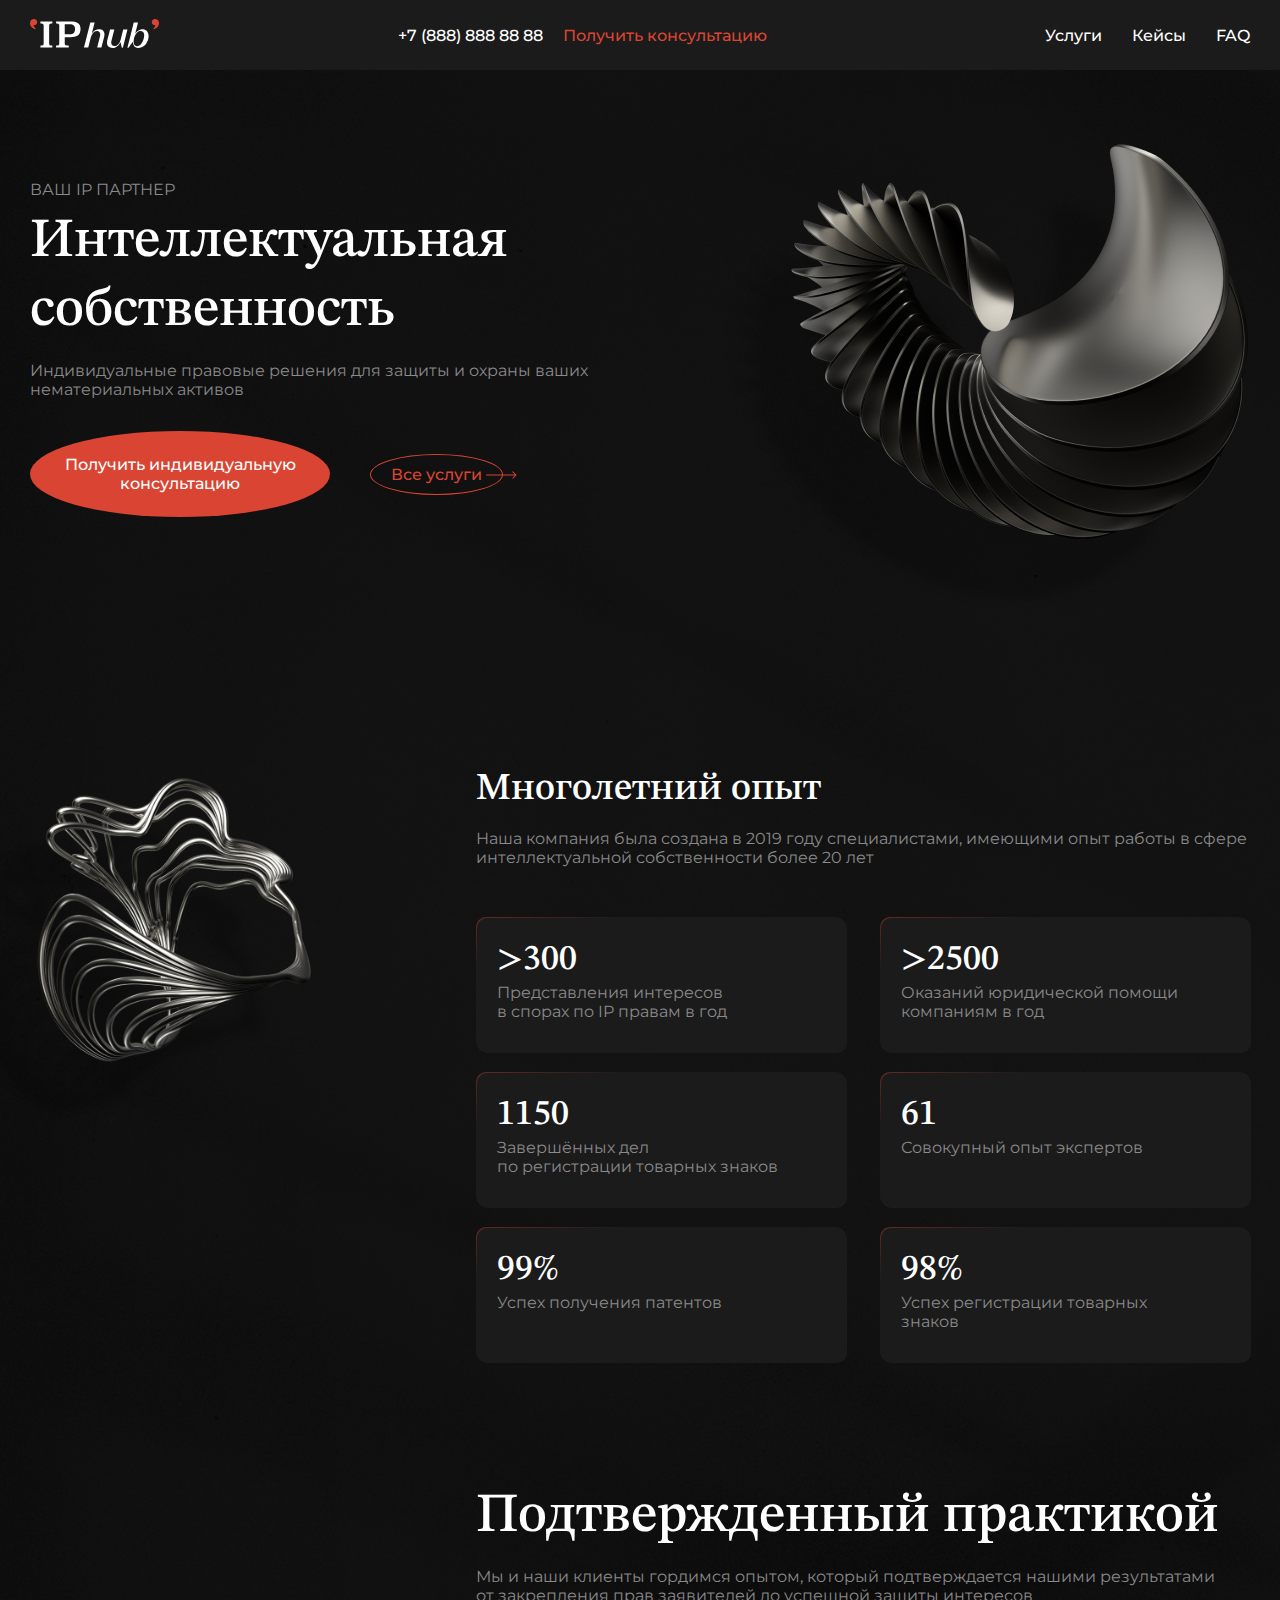
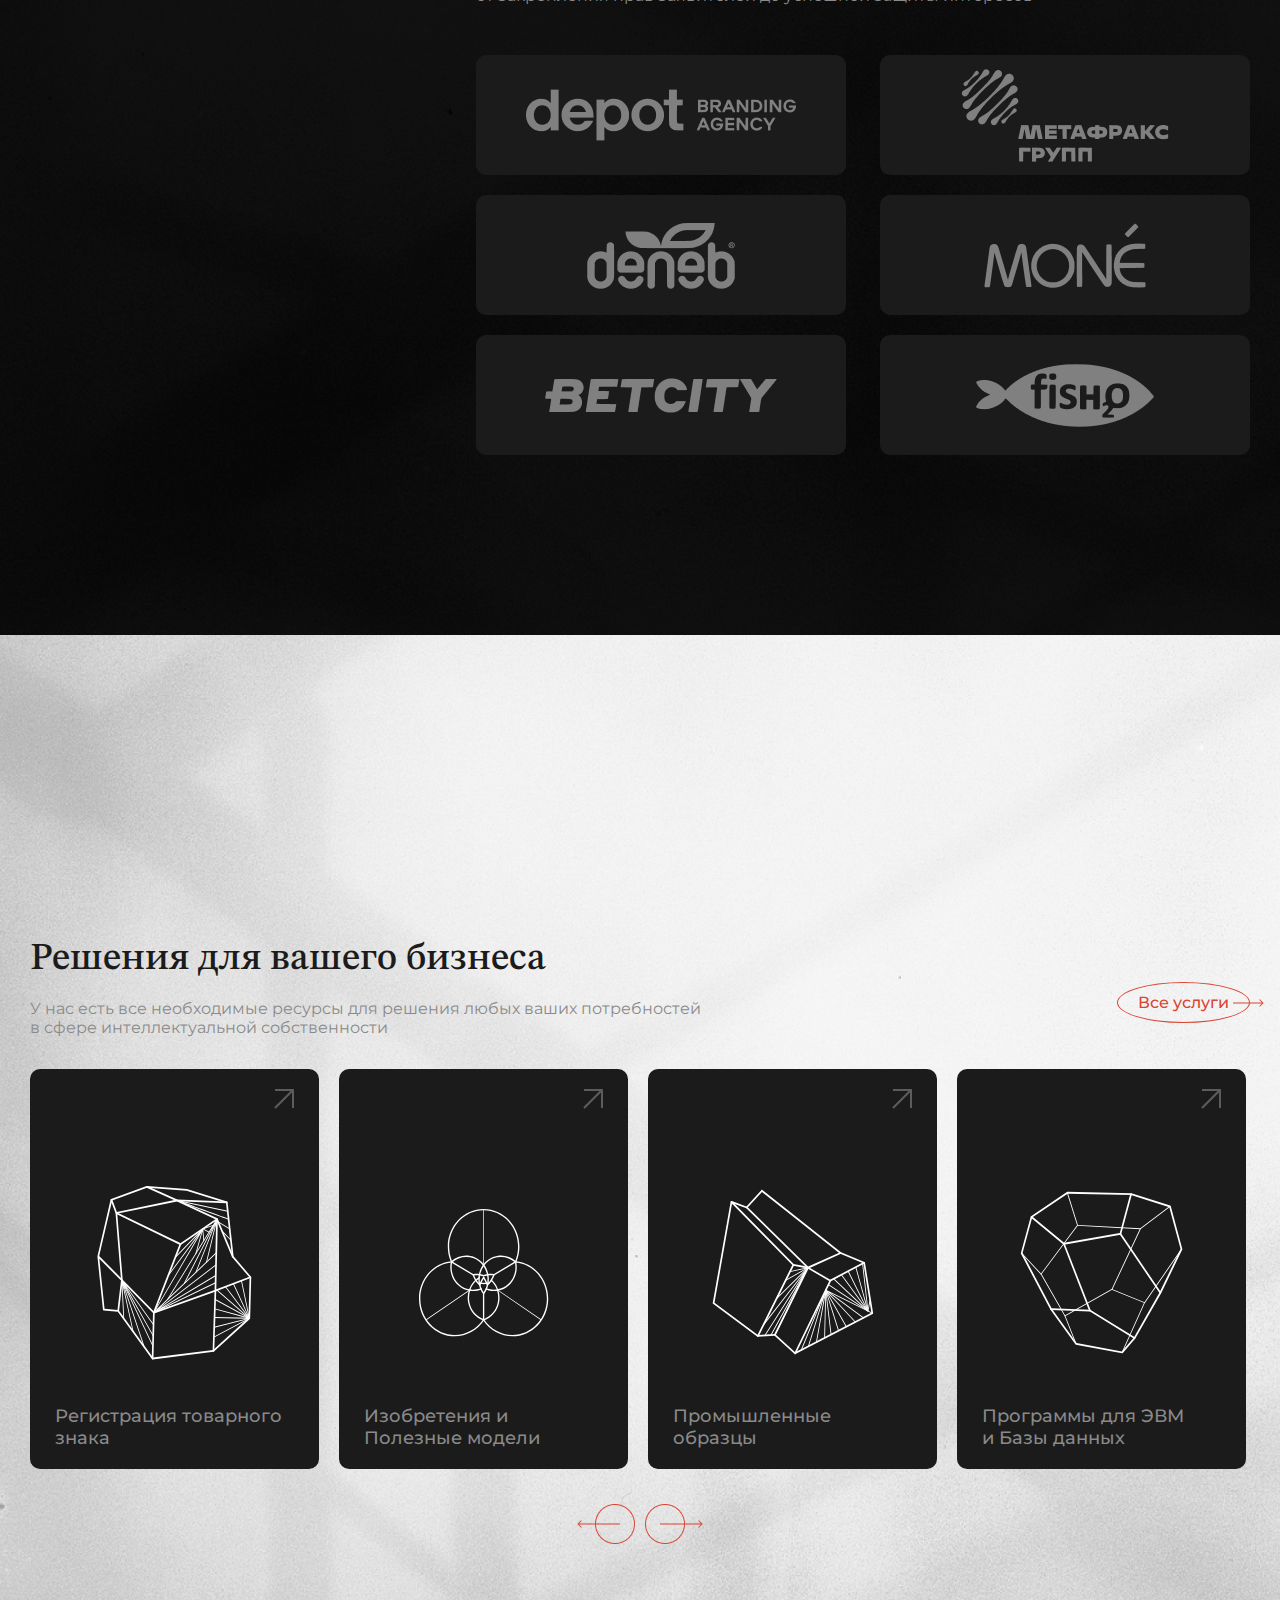
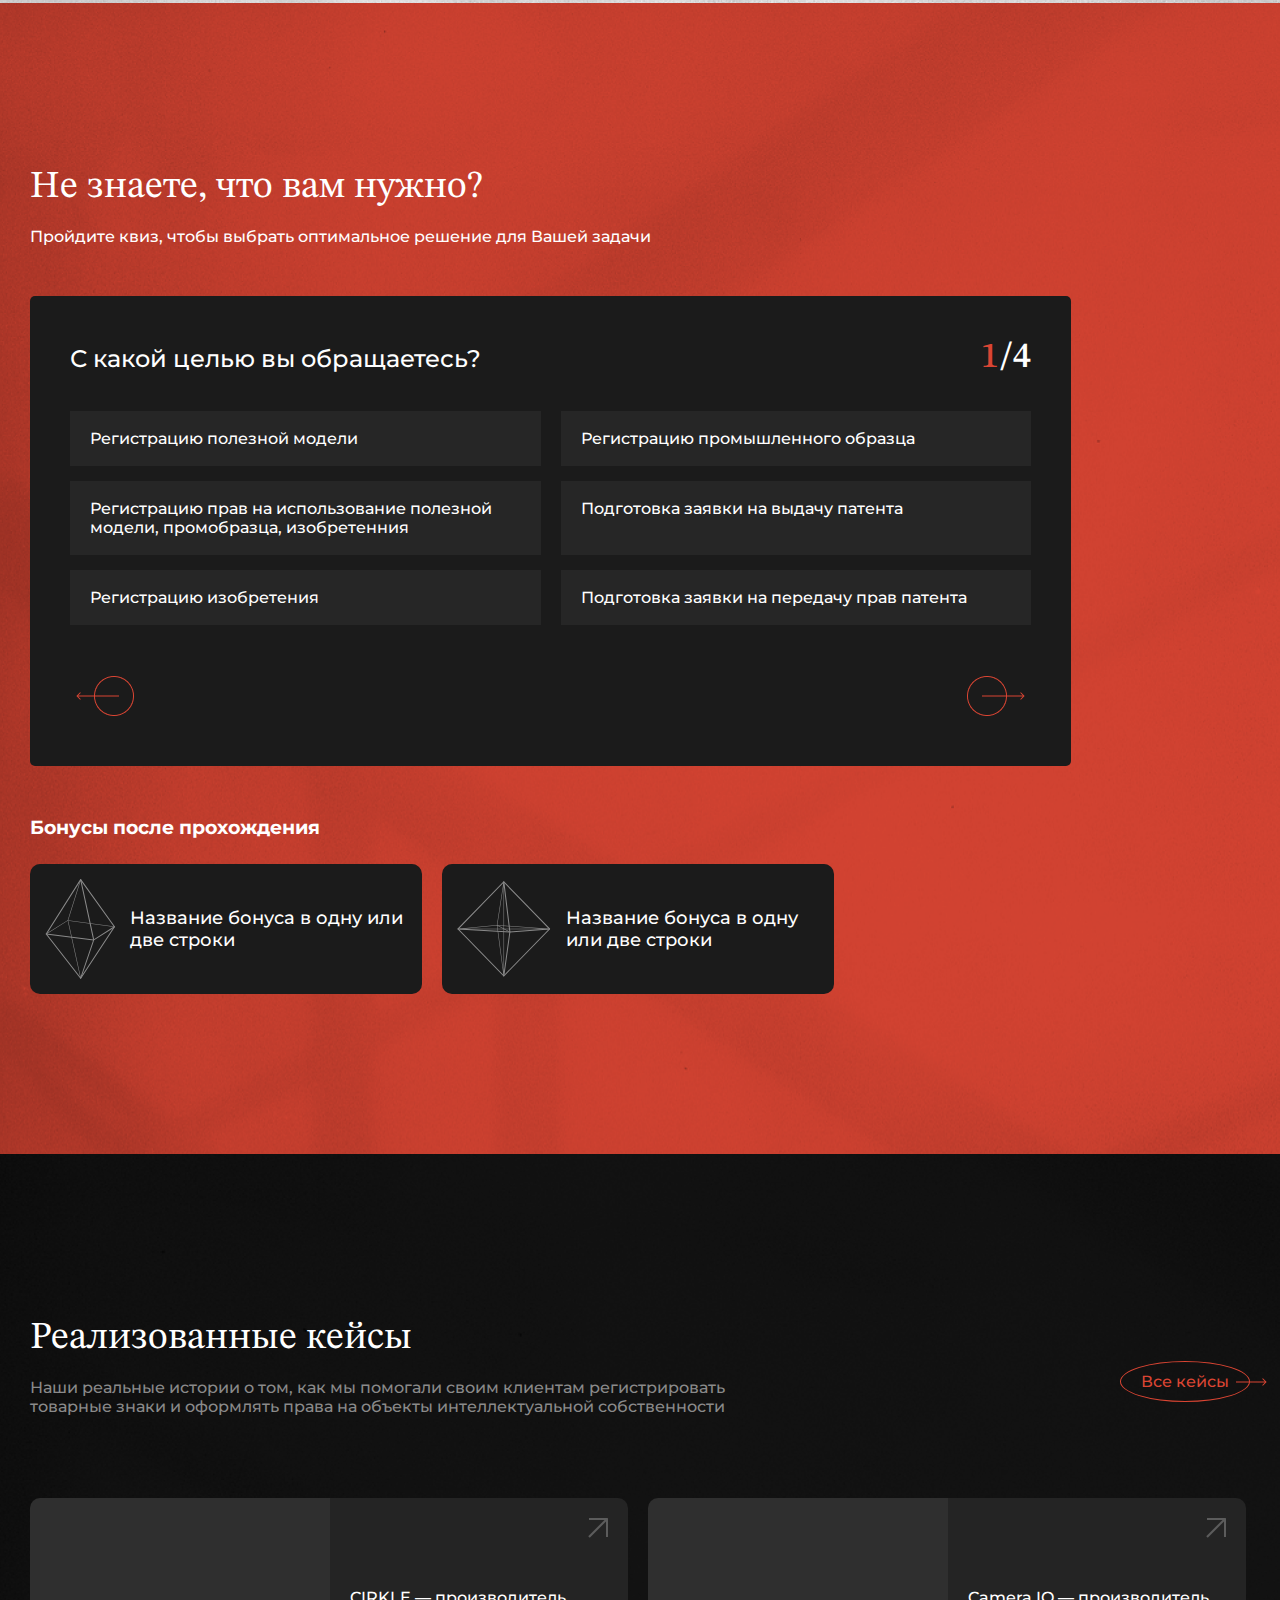
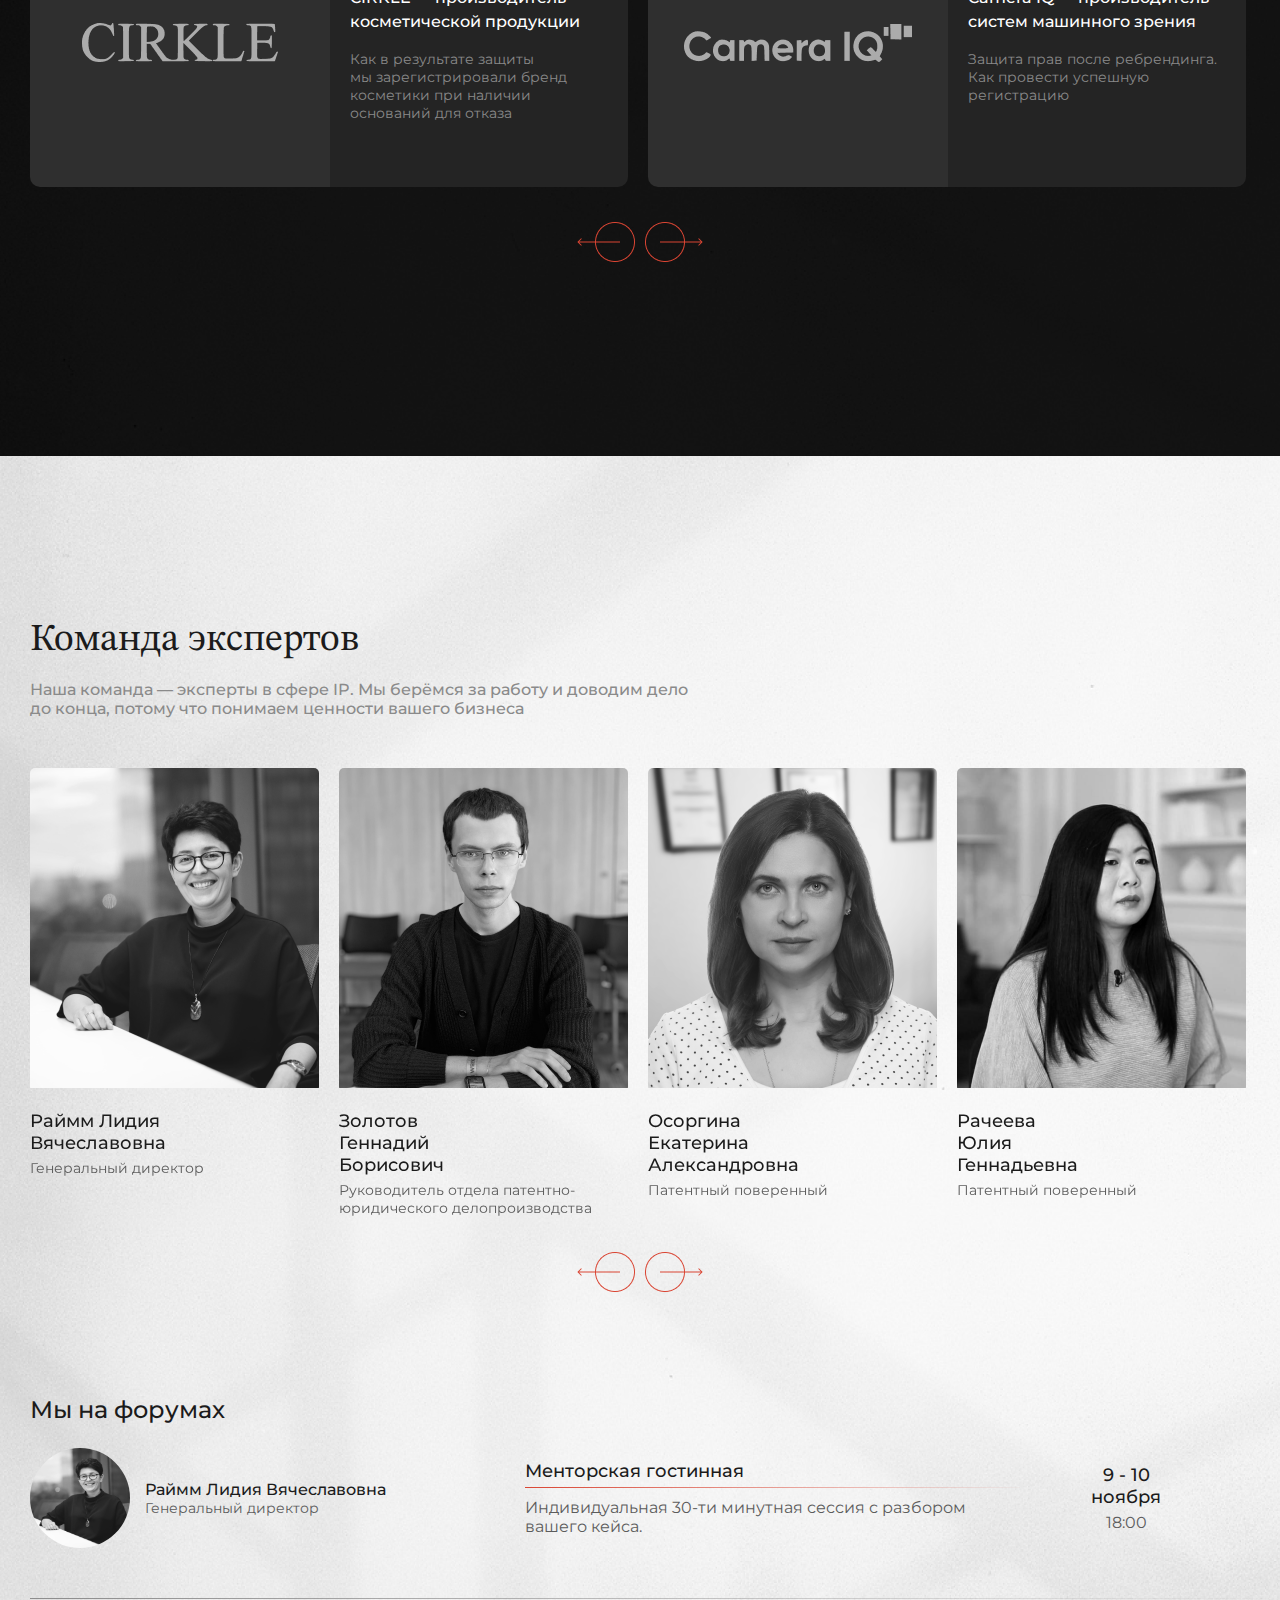
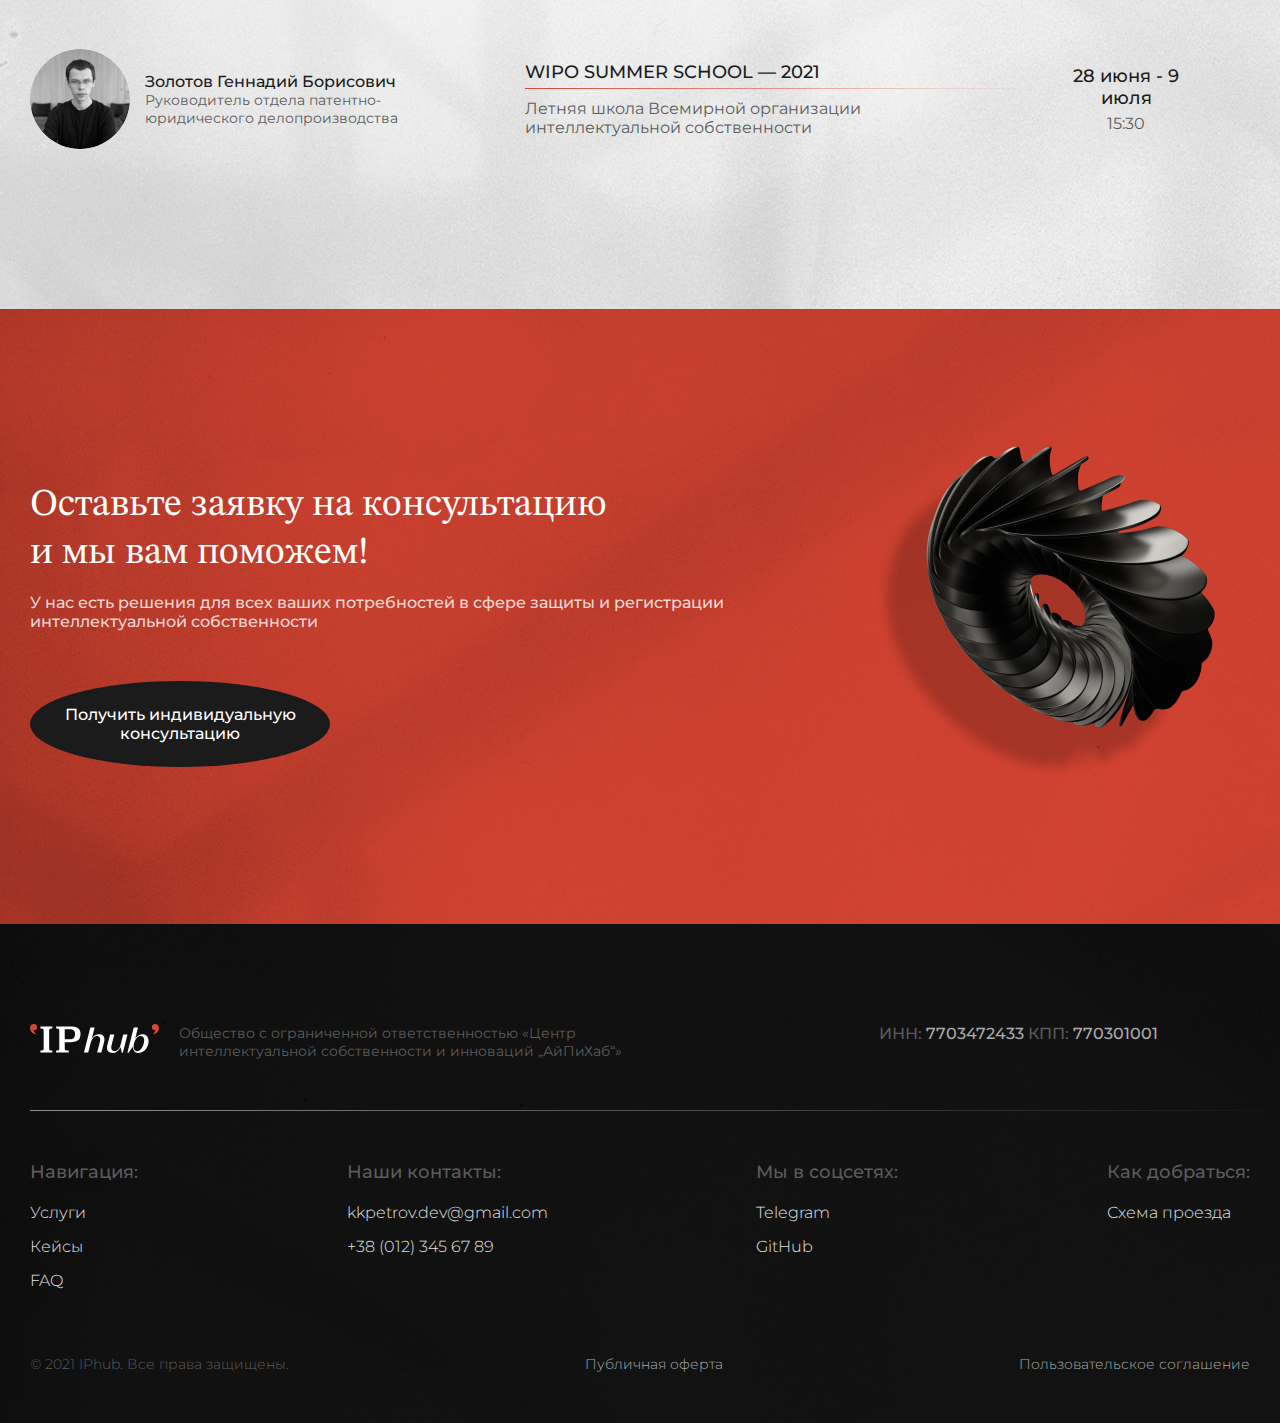
==== index.html @ dca11104 "added redirect to 404 page" ====
<!DOCTYPE html>
<html lang="en">
<head>
    <meta charset="UTF-8">
    <meta http-equiv="X-UA-Compatible" content="IE=edge">
    <meta name="viewport" content="width=device-width, initial-scale=1.0">
    <link rel="shortcut icon" href="favicon.ico">
    <title>IPhub</title>

    <link rel="stylesheet" href="https://unpkg.com/swiper@8/swiper-bundle.min.css"/>
    <link rel="stylesheet" href="css/normalize.css">
    <link rel="stylesheet" href="css/main.css">
</head>
<body>
    <header class="header">
        <div class="header__container container">
            <a href="#" class="header__logo">
                <img src="img/logo.svg" alt="logo" class="header__logo-image">
            </a>
            <div class="header__contact contact">
                <a href="tel:+78888888888" class="contact__number">+7 (888) 888 88 88</a>
                <a href="#" class="contact__button">Получить консультацию</a>
            </div>
            
            <nav class="header__menu menu">
                <div class="menu__icon">
                    <span></span>
                </div>
                <ul class="menu__list">
                    <li class="menu__item"><a data-goto=".services" href="#" class="menu__link">Услуги</a></li>
                    <li class="menu__item"><a data-goto=".cases" href="#" class="menu__link">Кейсы</a></li>
                    <li class="menu__item"><a data-goto="" href="faq.html" class="menu__link">FAQ</a></li>
                </ul>
            </nav>
        </div>
    </header>
    <main class="page">
        <section class="main">
            <div class="main__wrapper">
                <div class="main__container container">
                    <div class="main__info info">
                        <div class="info__text">
                            <p class="info__suptitle suptitle">Ваш IP партнер</p>
                            <h1 class="info__title title">Интеллектуальная собственность</h1>
                            <p class="info__subtitle subtitle">Индивидуальные правовые решения для защиты и охраны ваших нематериальных активов</p>
    
                            <div class="info__buttons">
                                <a href="#" class="info__btn btn-big btn-big-red">Получить индивидуальную консультацию</a>
                                <a href="services.html" class="info__btn btn btn-next">Все услуги</a>
                            </div>
                        </div>
                        <img src="img/main-page/main/main1.png" alt="" class="info__image">
                        <!-- <img src="img/main-page/main/img1.png" alt="" class="info__image"> -->
                    </div>
    
                    <div class="main__expirience expirience">
                        <img src="img/main-page/main/main2.png" alt="" class="expirience__image">
                        <!-- <img src="img/main-page/main/img2.png" alt="" class="expirience__image"> -->
                        <div class="expirience__text">
                            <h2 class="expirience__title title">Многолетний опыт</h2>
                            <p class="expirience__subtitle subtitle">Наша компания была создана в 2019 году специалистами, имеющими опыт работы в сфере интеллектуальной собственности более 20 лет</p>
    
                            <ul class="expirience__list cards">
                                <li class="expirience__item card">
                                    <div class="card__bord"></div>
                                    <div class="card__back">
                                        <p class="card__title title">>300</p>
                                        <p class="card__subtitle subtitle">Представления интересов в спорах по IP правам в год</p>
                                    </div>
                                    
                                </li>
                                <li class="expirience__item card">
                                    <div class="card__bord"></div>
                                    <div class="card__back">
                                        <p class="card__title title">>2500</p>
                                        <p class="card__subtitle subtitle">Оказаний юридической помощи компаниям в год</p>
                                    </div>

                                </li>
                                <li class="expirience__item card">
                                    <div class="card__bord"></div>
                                    <div class="card__back">
                                        <p class="card__title title">1150</p>
                                        <p class="card__subtitle subtitle">Завершённых дел по регистрации товарных знаков</p>
                                    </div>

                                </li>
                                <li class="expirience__item card">
                                    <div class="card__bord"></div>
                                    <div class="card__back">
                                        <p class="card__title title">61</p>
                                        <p class="card__subtitle subtitle">Совокупный опыт экспертов</p>
                                    </div>

                                </li>
                                <li class="expirience__item card">
                                    <div class="card__bord"></div>
                                    <div class="card__back">
                                        <p class="card__title title">99%</p>
                                        <p class="card__subtitle subtitle">Успех получения патентов</p>
                                    </div>

                                </li>
                                <li class="expirience__item card">
                                    <div class="card__bord"></div>
                                    <div class="card__back">
                                        <p class="card__title title">98%</p>
                                        <p class="card__subtitle subtitle">Успех регистрации товарных знаков</p>
                                    </div>
                                </li>
                            </ul>
                            
                            <h2 class="clients__title title">Подтвержденный практикой</h2>
                            <p class="clients__subtitle subtitle">Мы и наши клиенты гордимся опытом, который подтверждается нашими результатами от закрепления прав заявителей до успешной защиты интересов</p>
    
                            <ul class="clients__list cards">
                                <li class="clients__item card">
                                    <img src="img/main-page/main/clients/depot.png" alt="" class="card__image">
                                </li>
                                <li class="clients__item card">
                                    <img src="img/main-page/main/clients/metafrax.png" alt="" class="card__image">
                                </li>
                                <li class="clients__item card">
                                    <img src="img/main-page/main/clients/deneb.png" alt="" class="card__image">
                                </li>
                                <li class="clients__item card">
                                    <img src="img/main-page/main/clients/mone.png" alt="" class="card__image">
                                </li>
                                <li class="clients__item card">
                                    <img src="img/main-page/main/clients/betcity.png" alt="" class="card__image">
                                </li>
                                <li class="clients__item card">
                                    <img src="img/main-page/main/clients/fish2o.png" alt="" class="card__image">
                                </li>
                                
                            </ul>
                        </div>
                    </div>
    
                </div>
            </div>
        </section>
        <section id="services" class="services">
            <div class="services__wrapper">
                <div class="services__container container">
                    <div class="services__info">
                        <div class="services__text">
                            <h2 class="services__title title">Решения для вашего бизнеса</h2>
                            <p class="services__subtitile subtitle">У нас есть все необходимые ресурсы для решения любых ваших потребностей в сфере интеллектуальной собственности</p>
                        </div>
                        <a href="services.html" class="services__btn btn btn-next">Все услуги</a>
                    </div>
                    <div class="services__slider swiper">
                        <ul class="slider__content swiper-wrapper">
                            <li class="slider__item swiper-slide">
                                <a href="" class="slider__open-btn">
                                    <img src="img/arrow-open.png" alt="open">
                                </a>
                                <img class="slider__image" src="img/main-page/services/img1.svg" alt="image">
                                <p class="slider__subtitle">Регистрация товарного знака</p>
                            </li>

                            <li class="slider__item swiper-slide">
                                <a href="" class="slider__open-btn">
                                    <img src="img/arrow-open.png" alt="open">
                                </a>
                                <img class="slider__image" src="img/main-page/services/img2.svg" alt="image">
                                <p class="slider__subtitle">Изобретения и Полезные модели</p>
                            </li>

                            <li class="slider__item swiper-slide">
                                <a href="" class="slider__open-btn">
                                    <img src="img/arrow-open.png" alt="open">
                                </a>
                                <img class="slider__image" src="img/main-page/services/img3.svg" alt="image">
                                <p class="slider__subtitle">Промышленные образцы</p>
                            </li>

                            <li class="slider__item swiper-slide">
                                <a href="" class="slider__open-btn">
                                    <img src="img/arrow-open.png" alt="open">
                                </a>
                                <img class="slider__image" src="img/main-page/services/img4.svg" alt="image">
                                <p class="slider__subtitle">Программы для ЭВМ и Базы данных</p>
                            </li>

                            <li class="slider__item swiper-slide">
                                <a href="" class="slider__open-btn">
                                    <img src="img/arrow-open.png" alt="open">
                                </a>
                                <img class="slider__image" src="img/main-page/services/img5.svg" alt="image">
                                <p class="slider__subtitle">Представление интересов, суды</p>
                            </li>

                            <li class="slider__item swiper-slide">
                                <a href="" class="slider__open-btn">
                                    <img src="img/arrow-open.png" alt="open">
                                </a>
                                <img class="slider__image" src="img/main-page/services/img1.svg" alt="image">
                                <p class="slider__subtitle">Лицензии, франчайзинг и отчуждение прав</p>
                            </li>

                            
                            
                        </ul>
                        <div class="slider__controls">
                            <a href="" class="slider__btn">
                                <img class="slider__btn-prev" src="img/prev.png" alt="">
                            </a>
                            <a href="" class="slider__btn">
                                <img class="slider__btn-next" src="img/next.png" alt="">
                            </a>
                        </div>
                    </div>
                </div>
            </div>
        </section>
        <section class="quiz">
            <div class="quiz__container container">
                <div class="quiz__info">
                    <h2 class="quiz__title title">Не знаете, что вам нужно? </h2>
                    <p class="quiz__subtitle subtitle">Пройдите квиз, чтобы выбрать оптимальное решение для Вашей задачи</p>
                </div>
                
                <div class="quiz__content">
                    <div class="quiz__content-info">
                        <div class="quiz__questions"></div>
                        <p class="quiz__indicator"></p>  
                    </div>



                    <!-- <div class="quiz__question">
                        <div class="quiz__question-item">
                            <ul class="quiz__question-item__answers">
                                <li>
                                    
                                </li>
                                <li>
                                    <label>
                                        <input type="radio" name="q1">
                                        Регистрация модели
                                    </label>
                                </li>
                            </ul>
                        </div>
                    </div> -->

                    <ul class="quiz__answers">
                        <!-- <li class="quiz__answers-item">
                            <label>
                                <input type="radio" name="q1">
                                Регистрация полезной модели
                            </label>
                        </li>
                        <li class="quiz__answers-item">
                            <label>
                                <input type="radio" name="q1">
                                Регистрация полезной модели
                            </label>
                        </li> -->
                    </ul>
                    <div class="quiz__controls">
                        <button class="quiz__btn">
                            <img class="quiz__btn-prev" src="img/prev.png" alt="">
                        </button>
                        <button class="quiz__btn">
                            <img class="quiz__btn-next" src="img/next.png" alt="">
                        </button>
                    </div>
                </div>
                <div class="quiz__bonus">
                    <h3 class="quiz__bonus-title">Бонусы после прохождения</h3>
                    <ul class="quiz__bonus-list">
                        <li class="quiz__bonus-item">
                            <img src="img/main-page/quiz/img1.svg" alt="" class="quiz__bonus-item__image">
                            <p class="quiz__bonus-item__title">Название бонуса в одну или две строки</p>
                        </li>
                        <li class="quiz__bonus-item">
                            <img src="img/main-page/quiz/img2.svg" alt="" class="quiz__bonus-item__image">
                            <p class="quiz__bonus-item__title">Название бонуса в одну или две строки</p>
                        </li>
                    </ul>
                </div>
            </div>
        </section>
        <section id="cases" class="cases">
            <div class="cases__wrapper">
                <div class="cases__container container">
                    <div class="cases__info">
                        <div class="cases__text">
                            <h2 class="cases__title title">Реализованные кейсы</h2>
                            <p class="cases__subtitle subtitle">Наши реальные истории о том, как мы помогали своим клиентам регистрировать товарные знаки и оформлять права на объекты интеллектуальной собственности</p>
                        </div>
                        <a href="cases.html" class="cases__btn btn btn-next">Все кейсы</a>
                        
                    </div>
                    <div class="cases__slider swiper">
                        <ul class="slider__content swiper-wrapper">
                            <li class="cases-slider__item swiper-slide">
                                <div class="cases__slider-image">
                                    <img src="img/main-page/cases/cirkle.png" alt="#" class="slider__image">
                                </div>
                                <div class="cases-slider__item-info slider__item-info">
                                    <a href="" class="cases-slider__open-btn slider__open-btn">
                                        <img src="img/arrow-open.png" alt="open">
                                    </a>
                                    <h3 class="slider__item-title">CIRKLE — производитель косметической продукции</h3>
                                    <p class="slider__item-subtitle">Как в результате защиты мы зарегистрировали бренд косметики при наличии оснований для отказа</p>
                                </div>
                            </li>

                            <li class="cases-slider__item swiper-slide">
                                <div class="cases__slider-image">
                                    <img src="img/main-page/cases/camera.png" alt="#" class="slider__image">
                                </div>
                                <div class="cases-slider__item-info slider__item-info">
                                    <a href="" class="cases-slider__open-btn slider__open-btn">
                                        <img src="img/arrow-open.png" alt="open">
                                    </a>
                                    <h3 class="slider__item-title">Camera IQ — производитель систем машинного зрения</h3>
                                    <p class="slider__item-subtitle">Защита прав после ребрендинга. Как провести успешную регистрацию</p>
                                </div>
                            </li>

                            <li class="cases-slider__item swiper-slide">
                                <div class="cases__slider-image">
                                    <img src="img/main-page/cases/hands.png" alt="#" class="slider__image">
                                </div>
                                <div class="cases-slider__item-info slider__item-info">
                                    <a href="" class="cases-slider__open-btn slider__open-btn">
                                        <img src="img/arrow-open.png" alt="open">
                                    </a>
                                    <h3 class="slider__item-title">HANDS — производитель строительных материалов</h3>
                                    <p class="slider__item-subtitle">Предварительный отказ — не приговор! Как мы защищали монополию производителя строительных материалов</p>
                                </div>
                            </li>

                            <li class="cases-slider__item swiper-slide">
                                <div class="cases__slider-image">
                                    <img src="img/main-page/cases/cirkle.png" alt="#" class="slider__image">
                                </div>
                                <div class="cases-slider__item-info slider__item-info">
                                    <a href="" class="cases-slider__open-btn slider__open-btn">
                                        <img src="img/arrow-open.png" alt="open">
                                    </a>
                                    <h3 class="slider__item-title">CIRKLE — производитель косметической продукции</h3>
                                    <p class="slider__item-subtitle">Как в результате защиты мы зарегистрировали бренд косметики при наличии оснований для отказа</p>
                                </div>
                            </li>

                            <li class="cases-slider__item swiper-slide">
                                <div class="cases__slider-image">
                                    <img src="img/main-page/cases/camera.png" alt="#" class="slider__image">
                                </div>
                                <div class="cases-slider__item-info slider__item-info">
                                    <a href="" class="cases-slider__open-btn slider__open-btn">
                                        <img src="img/arrow-open.png" alt="open">
                                    </a>
                                    <h3 class="slider__item-title">Camera IQ — производитель систем машинного зрения</h3>
                                    <p class="slider__item-subtitle">Защита прав после ребрендинга. Как провести успешную регистрацию</p>
                                </div>
                            </li>

                            <li class="cases-slider__item swiper-slide">
                                <div class="cases__slider-image">
                                    <img src="img/main-page/cases/hands.png" alt="#" class="slider__image">
                                </div>
                                <div class="cases-slider__item-info slider__item-info">
                                    <a href="" class="cases-slider__open-btn slider__open-btn">
                                        <img src="img/arrow-open.png" alt="open">
                                    </a>
                                    <h3 class="slider__item-title">HANDS — производитель строительных материалов</h3>
                                    <p class="slider__item-subtitle">Предварительный отказ — не приговор! Как мы защищали монополию производителя строительных материалов</p>
                                </div>
                            </li>

                        
                           
                        </ul>
                        <div class="slider__controls">
                            <a href="" class="slider__btn">
                                <img class="slider__btn-prev" src="img/prev.png" alt="">
                            </a>
                            <a href="" class="slider__btn">
                                <img class="slider__btn-next" src="img/next.png" alt="">
                            </a>
                        </div>
                    </div>
                </div>
            </div>
        </section>
        <section class="team">
            <div class="team__wrapper">
                <div class="team__container container">
                    <div class="team__info">
                        <div class="team__text">
                            <h2 class="team__title title">Команда экспертов</h2>
                            <p class="team__subtitle subtitle">Наша команда — эксперты в сфере IP. Мы берёмся за работу и доводим дело до конца, потому что понимаем ценности вашего бизнеса</p>
                        </div>
    
                        <div class="team__slider swiper">
                            <ul class="team-slider__content slider__content swiper-wrapper">
                                <li class="team-slider__item swiper-slide">
                                    <div class="team__slider-item__image">
                                        <img src="img/main-page/team/wf/unsplash_v29_2mG3BNE.png" alt="">
                                    </div>
                                    <h3 class="team__slider-item__name">Раймм Лидия Вячеславовна</h3>
                                    <p class="team__slider-item__subtitle">Генеральный директор</p>
                                </li>
                                <li class="team-slider__item swiper-slide">
                                    <div class="team__slider-item__image">
                                        <img src="img/main-page/team/wf/unsplash_WNoLnJo7tS8.png" alt="">

                                    </div>
                                    <h3 class="team__slider-item__name">Золотов Геннадий Борисович</h3>
                                    <p class="team__slider-item__subtitle">Руководитель отдела патентно-юридического делопроизводства</p>
                                </li> 
                                <li class="team-slider__item swiper-slide">
                                   
                                    <div class="team__slider-item__image">
                                        <img src="img/main-page/team/wf/unsplash_0fN7Fxv1eWA.png" alt="">
                                    </div>
                                    <h3 class="team__slider-item__name">Осоргина Екатерина Александровна</h3>
                                    <p class="team__slider-item__subtitle">Патентный поверенный</p>
                                </li> 
                                <li class="team-slider__item swiper-slide">
                                    <div class="team__slider-item__image">
                                        <img src="img/main-page/team/wf/unsplash_v29_2mG3BNE-1.png" alt="">

                                    </div>
                                    <h3 class="team__slider-item__name">Рачеева Юлия Геннадьевна</h3>
                                    <p class="team__slider-item__subtitle">Патентный поверенный</p>
                                </li> 
                                <li class="team-slider__item swiper-slide">
                                    <div class="team__slider-item__image">
                                        <img src="img/main-page/team/wf/unsplash_j5KAuRrYX7g.png" alt="">

                                    </div>
                                    <h3 class="team__slider-item__name">Пахоменко Алина Аликовна</h3>
                                    <p class="team__slider-item__subtitle">Адвокат</p>
                                </li> 
                                <li class="team-slider__item swiper-slide">
                                    <div class="team__slider-item__image">
                                        <img src="img/main-page/team/wf/unsplash_v29_2mG3BNE.png" alt="">
                                    </div>
                                    <h3 class="team__slider-item__name">Нигодина Вероника Анатольевна</h3>
                                    <p class="team__slider-item__subtitle">Маркетолог</p>
                                </li>    
                            </ul>
    
                            <div class="team-slider__controls slider__controls">
                                <a href="" class="slider__btn">
                                    <img class="slider__btn-prev" src="img/prev.png" alt="">
                                </a>
                                <a href="" class="slider__btn">
                                    <img class="slider__btn-next" src="img/next.png" alt="">
                                </a>
                            </div>
                        </div>
                    </div>

                    <div class="team__forums">
                        <h3 class="team__forums-title">Мы на форумах</h3>
                        <ul class="team__forums-content forums">
                            <li class="forums__item">
                                <div class="forums__item-pers">
                                    <img width="100px" height="100px" src="img/main-page/team/wf/unsplash_v29_2mG3BNE.png" alt="" class="forums__pers-avatar">
                                    <div class="forums__pers-text">
                                        <h3 class="forums__pers-name">Раймм Лидия Вячеславовна</h3>
                                        <p class="forums__pers-spec">Генеральный директор</p>
                                    </div>

                                </div>
                                <div class="forums__item-place">
                                    <h3 class="forums__place-title">Менторская гостинная</h3>
                                    <div class="forums__decor decor-red"></div>
                                    <p class="forums__place-subtitle">Индивидуальная 30-ти минутная сессия с разбором вашего кейса.</p>
                                </div>
                                <div class="forums__item-date">
                                    <p class="forums__date-date">9 - 10 ноября</p>
                                    <p class="forums__date-time">18:00</p>
                                </div>
                            </li>
                            <div class="forums__decor decor-grey"></div>
                            <li class="forums__item">
                                <div class="forums__item-pers">
                                    <img width="100px" height="100px" src="img/main-page/team/wf/zgbava.png" alt="" class="forums__pers-avatar">
                                    <div class="forums__pers-text">
                                        <h3 class="forums__pers-name">Золотов Геннадий Борисович</h3>
                                        <p class="forums__pers-spec">Руководитель отдела патентно-юридического делопроизводства</p>
                                    </div>

                                </div>
                                <div class="forums__item-place">
                                    <h3 class="forums__place-title">WIPO SUMMER SCHOOL — 2021</h3>
                                    <div class="forums__decor decor-red"></div>
                                    <p class="forums__place-subtitle">Летняя школа Всемирной организации интеллектуальной собственности</p>
                                </div>
                                <div class="forums__item-date">
                                    <p class="forums__date-date">28 июня - 9 июля</p>
                                    <p class="forums__date-time">15:30</p>
                                </div>
                            </li>
                        </ul>
                    </div>
                </div>

                </div>
            </div>
        </section>
        <section id="faq" class="help">
            <div class="help__wrapper">
                <div class="help__container container">
                    <div class="help__info">
                        <h2 class="help__title title">Оставьте заявку на консультацию и мы вам поможем! </h2>
                        <p class="help__subtitle subtitle">У нас есть решения для всех ваших потребностей в сфере защиты и регистрации интеллектуальной собственности</p>
                        <a href="" class="help__btn btn-big-black btn-big">Получить индивидуальную консультацию</a>
                    </div>
                    <img src="img/main-page/help/image.png" alt="#" class="help__image">
                </div>
            </div>
        </section>
    </main>
    <footer class="footer">
        <div class="footer__wrapper">
            <div class="footer__container container">
                <div class="footer__text">
                    <img src="img/logo.svg" alt="" class="footer__logo">
                    <p class="footer__subtitle">Общество с ограниченной ответственностью «Центр интеллектуальной собственности и инноваций „АйПиХаб“»</p>
                    <p class="footer__docs"><span>ИНН:</span> 7703472433 <span>КПП:</span> 770301001</p>
                </div>
                <div class="footer__decor decor decor-grey"></div>
                <div class="footer__content">
                    <div class="footer__nav">
                        <p class="footer__nav-title">Навигация:</p>
                        <ul class="footer__nav-content">
                            <li class="menu__item"><a data-goto=".services" href="#" class="menu__link">Услуги</a></li>
                            <li class="menu__item"><a data-goto=".cases" href="#" class="menu__link">Кейсы</a></li>
                            <li class="menu__item"><a data-goto="" href="faq.html" class="menu__link">FAQ</a></li>
                        </ul>
                    </div>
                    <div class="footer__contacts">
                        <p class="footer__contacts-title">Наши контакты:</p>
                        <ul class="footer__contacts-content">
                            <li class="footer__contacts-item"><a href="mailto:kkpetrov.dev@gmail.com">kkpetrov.dev@gmail.com</a></li>
                            <li class="footer__contacts-item"><a href="tel:+7888888888">+38 (012) 345 67 89</a></li>
                        </ul>
                    </div>
                    <div class="footer__social">
                        <p class="footer__social-title">Мы в соцсетях:</p>
                        <ul class="footer__social-content">
                            <li class="footer__social-item"><a target="_blank" href="https://t.me/kk_ppetrov">Telegram</a></li>
                            <li class="footer__social-item"><a target="_blank" href="https://github.com/kkk-petrov">GitHub</a></li>
                        </ul>
                    </div>
                    <div class="footer__map">
                        <p class="footer__map-title">Как добраться:</p>
                        <ul class="footer__map-content">
                            <li class="footer__map-item"><a href="map.html">Схема проезда</a></li>
                        </ul>
                    </div>
                </div>
                <div class="footer__info">
                    <p class="footer__copyright">© 2021 IPhub. Все права защищены.</p>
                    <p class="footer__offer"><a href="publicoffer.html">Публичная оферта</a></p>
                    <p class="footer__terms"><a href="terms.html">Пользовательское соглашение</a></p>
                </div>
            </div>
        </div>
    </footer>

    <script src="https://unpkg.com/swiper@8/swiper-bundle.min.js"></script>
    <script src="js/script.js"></script>
</body>
</html>
---- css/main.css ----
@import url('https://fonts.googleapis.com/css2?family=STIX+Two+Text:wght@400;500&display=swap');
@import url('https://fonts.googleapis.com/css2?family=Montserrat:ital,wght@0,200;0,300;0,400;1,400&display=swap');

*,
*::before,
*::after{
    box-sizing: border-box;
}

body{
    font-family: "Montserrat", sans-serif;
    font-weight: 500;
    font-size: 16px;

}



/* =========================== HEADER =========================== */


.header{
    background-color: #1B1B1B;
    color: #fff;
}

.header__container {
    
    height: 70px;

    display: flex;
    flex-direction: row;

    justify-content: space-between;
    align-items: center;

}
.container {
    max-width: 1220px;
    margin: 0 auto;
}
.header__logo {
}
.header__contact {
    display: flex;
    flex-direction: row;
    align-items: center;

}
.contact {
}
.contact__number {
    margin-right: 20px;


    text-align: center;

    color: #fff;
    text-decoration: none;
}
.contact__button {

    text-align: center;

    color: #DA4533;
    text-decoration: none;
}
.contact__button:hover {
    text-decoration: underline;
}

.header__menu {
    
}
.menu {
}
.menu__list {
    display: flex;
    flex-direction: row;

    list-style-type: none;
}
.menu__item:not(:last-child){
    margin-right: 30px;
    
}

.menu__link{
    text-decoration: none;
    transition: all .3s ease-out;
    color: #fff;
}

.menu__link:hover{
    cursor: pointer;
    color: #DA4634;
    transition: all .3s ease-in;
}

.menu__icon{
    position: relative;
    display: none;
    visibility: hidden;
    width: 26px;
    height: 26px;
}

.menu__icon span,
.menu__icon::before,
.menu__icon::after{
    position: absolute;
    height: 10%;
    width: 100%;
    transition: all .3s ease-out;
    background-color: #fff;
    right: 0;

}

.menu__icon::before,
.menu__icon::after{
    content: "";
}

.menu__icon::before{top:0;width: 23px;}
.menu__icon::after{bottom: 0;width: 17px;}
.menu__icon span{
    top: 50%;
    transform: scale(1) translate(0px, -50%);
    width: 26px;
}

.menu__icon.active span{
    display: none;
    visibility: hidden;
}

.menu__icon.active::after,
.menu__icon.active::before{
    width: 26px;
    top: 50%;
    transform: scale(1) translate(0px, -50%);
}

.menu__icon.active::after{
    transform: rotate(-45deg);
}
.menu__icon.active::before{
    transform: rotate(45deg);
}

/* =========================== MAIN BLOCK =========================== */

.main {
    color: #fff;
    background-image: url(../img/backgroud-black.png);

}


.main__wrapper{
    background-color: rgba(0, 0, 0, 0.9);


}
.main__container {
    padding: 110px 0px 160px 0px;
}
.container {
}
.main__info {
    display: flex;
    flex-direction: row;
    justify-content: space-between;

    position: relative;
}
.info {
}
.info__text {
    max-width: 600px;

}
.info__suptitle {
}
.suptitle {
    margin: 0;
    color: #8A8A8A;
    text-transform: uppercase;

    margin-bottom: 8px;
    font-weight: 400;
}
.info__title {
}
.title {
    font-family: 'STIX Two Text', serif;
    font-weight: 500;
    font-size: 55px;
    margin: 0;
    margin-bottom: 16px;
}
.info__subtitle {
}
.subtitle {
    margin: 0;
    margin-bottom: 32px;
    font-weight: 400;
    color: #8A8A8A;
}
.info__buttons {
    display: flex;
    flex-direction: row;
    align-items: center;
}
.btn-big {
    position: relative;
    flex-wrap: wrap;
    padding: 24px 20px;
    border-radius: 50%;
    color: #fff;
    text-decoration: none;
    max-width: 300px;
    text-align: center;

    margin-right: 40px;
}

.btn-big::after {
    opacity: 0;
    top: 0;
    left: 0;
    display: block;
    position: absolute;
    width: 300px;
    height: 86px;
    border: solid 1px #fff;
    border-radius: 50%;
    content: "";
    transition: all .3s ease-out;


    transform: rotate(5deg);

}

.btn-big:hover::after {
    opacity: 1;
    transition: all .3s ease-in;

}


.btn-big-red{
    background-color: #DA4533;

}


.btn-big-black{
    background-color: #1b1b1b;

}


.btn {
    position: relative;
    padding: 10px 20px;
    border: 1px solid #DA4533;
    border-radius: 50%;
    color: #DA4533;
    text-decoration: none;
    text-align: center;
}


.btn-next::after {
    content: url(../img/arrow.png);
    display: flex;

    position: absolute;
    bottom: 11px;
    left: 115px;
    margin: 0;
    transition: all .3s ease-out;

    opacity: 1;
}

.btn-next:hover::after {
    left: 150px;
    opacity: 0;
    transition: all .3s ease-in;

}

.info__image {
    position: relative;
    top: -90px;
    left: 30px;

}


.main__expirience {
    display: flex;
    flex-direction: row;
}

.expirience__image {
    width: 430px;
    height: 396px;
    position: relative;
    left: -90px;


    margin-right: 50px;
}
.expirience__text {
    max-width: 800px;
}
.expirience__title {
    font-size: 38px;
}
.expirience__subtitle {
    margin-bottom: 50px;
}
.expirience__list.cards{
    margin-bottom: 100px;

}
.cards {
    display: flex;
    flex-direction: row;
    flex-wrap: wrap;

    list-style-type: none;
    padding: 0;
    margin: 0;
    justify-content: space-between;


}
.expirience__item {
    width: 370px;
    height: 135px;
 

}
.card {
    padding: 20px;
    position: relative;
    border-radius: 10px;
    margin: 0px 0px 20px 0px;
    transition: all .3s ease-out;
    /* overflow: hidden; */
    background-color: #1B1B1B;
    z-index: 2;
}



.card__bord {
    width: 100%;
    height: 100%;
    z-index: -1;
    background: linear-gradient(160deg, rgb(211, 65, 49) 0%, rgba(211,68,51,0) 20%);
    position: absolute;
    top: 0px;
    left: 0px;
    border-radius: 10px;
    opacity: .4;

    
}

.card__back{
    background-color: #1B1B1B;
    z-index: 1;
    width: 100%;
    height: 100%;
    top: 1px;
    left: 1px;
    border-radius: 10px;
    position: absolute;

    padding: 20px;
    margin: 0px 0px 20px 0px;
    transition: all .3s ease-out;
    /* overflow: hidden; */
}


.card__content {
    z-index: 10;
}

.card:hover {
    filter: brightness(150%);
    cursor: pointer;
    transition: all .3s ease-in-out;
}

.card__title {
    margin: 0;
    padding: 0;

    font-size: 36px;
}
.card__subtitle {
    margin: 0;
    padding: 0;
    max-width: 290px;
}

.clients__subtitle{
    margin-bottom: 50px;

}


.clients__item {
    height: 120px;
    width: 370px;

    display: flex;

    justify-content: center;
    align-items: center;
}

.card__image{
    filter: brightness(50%);
}

/* =========================== SERVICES BLOCK =========================== */

.services {
    background-image: url(../img/backgroud-grey.png);
    /* background-repeat: no-repeat; */
    /* overflow: hidden; */


}
.services__wrapper {
    /* background-color: rgba(255, 255, 255, 0.911); */
    padding: 300px 0px 50px 0px;


}
.services__container {
}
.container {
}
.services__info{
    display: flex;
    flex-direction: row;
    justify-content: space-between;
    align-items: center;
}

.services__text {
    max-width: 710px;
}
.services__title {
    font-size: 38px;
    color: #1B1B1B;
}
.services__subtitile {
}
.services__btn {
}
.btn {
}
.btn-next {
}
.services__slider {
}
.slider__content {
    display: flex;
    flex-direction: row;

    list-style-type: none;
    margin: 0;
    padding: 0;
    margin-bottom: 30px;
}
.slider__item {
    display: flex;
    flex-direction: column;
    align-items: center;
    justify-content: space-between;

    padding: 20px 25px;
    background-color: #1B1B1B;
    /* min-width: 295px; */
    min-height: 400px;

    border-radius: 10px;
    font-size: 18px;
    transition: all .3s ease-out;

    color: #8A8A8A;
}

.slider__item:hover {
    filter: brightness(170%);
    cursor: pointer;
    transition: all .3s ease-in-out;
}


.slider__item:not(:last-child) {
    margin-right: 20px;

}

.slider__item a{
    text-decoration: none;
    align-self: flex-end;

}

.swiper-slide{
    max-width: 289px;
}

.slider__open-btn{
    margin-bottom: 25px;
}

.slider__image{
    margin-bottom: 65px;
}
.slider__subtitle{
    /* align-self: flex-end; */
    margin: 0;
}
.slider__controls {
    min-width: 100%;
    display: flex;
    justify-content: center;
    margin-bottom: 25px;
    align-items: center;
}
.services__slider .slider__controls {
    margin-bottom: 0;
}

.slider__btn {

}

.slider__btn:not(:last-child) {
    margin-right: 10px;
}

.slider__btn-next,
.slider__btn-prev{
    transition: all .3s ease;

}



.quiz__btn-next:hover,
.quiz__btn-prev:hover,
.slider__btn-next:hover,
.slider__btn-prev:hover {
    transition: all .2s ease-in;
    transform: scale(1.1);
}






/* =========================== QUIZ BLOCK =========================== */


.quiz {
    background-image: url(../img/backgroud-red.png);
    padding: 160px 0px;

}

.quiz__container {
}

.quiz__info {
    color: #fff;
}
.quiz__title {
    font-family: 'STIX Two Text', serif;
    font-size: 38px;
    font-weight: 400;
    margin-bottom: 16px;

}
.quiz__subtitle {
    color: #fff;
    font-weight: 500;
    margin-bottom: 50px;

}
.quiz__content {
    display: flex;
    flex-direction: column;
    padding: 40px;
    max-width: 1041px;
    background-color: #1B1B1B;
    color: #fff;
    border-radius: 5px;
    margin-bottom: 50px;

}
.quiz__content-info {
    display: flex;
    flex-direction: row;
    justify-content: space-between;
    align-items: center;

    margin-bottom: 30px;    
}
.quiz__question {
    font-size: 24px;
    font-weight: 500;

}
.quiz__indicator {
    font-family: 'STIX Two Text', serif;
    font-size: 36px;

    margin: 0;
    padding: 0;
}
.quiz__indicator span {
    color: #DA4533;
}

.quiz__answers {
    display: flex;
    flex-wrap: wrap;
    flex-direction: row;
    justify-content: space-between;
    list-style-type: none;
    padding: 0;
    margin: 0;

    margin-bottom: 30px;

}
.quiz__answers-item.active,
.quiz__answers-item {
    
    font-size: 16px;
    font-weight: 500;
    width: calc(50% - 10px);
    margin: 0px 0px 15px 0px;
    padding: 18px 20px;
    transition: all .3s ease;
    cursor: pointer;

}
.quiz__answers-item {
    background-color: #262626;

}

.quiz__answers-item.active{
    background-color: #DA4533;
    transition: all .3s ease;
}
.quiz__answers-item.active label:hover,
.quiz__answers-item.active:hover{
    color: #fff;
}

.quiz__answers-item label,
.quiz__answers-item.active label{
    cursor: pointer;
}

.quiz__answers-item:hover,
.quiz__answers-item label:hover{
    color: #DA4634;

    transition: all .1s ease-in;
}

.quiz__question-item__answers{
    list-style-type: none;
    margin: 0;
    padding: 0;
}

.quiz__answers-label{
    /* min-width: 200px; */
    /* min-height: 40px; */
}

.answer__input{
    display: none;
}


.quiz__controls {
    display: flex;
    align-items: center;
    justify-content: space-between;
}
.quiz__btn {
    background-color: #1B1B1B;
    border: 0;
    outline: 0;
}

.quiz__btn:hover {
    cursor: pointer;
}
.quiz__btn-prev,
.quiz__btn-next {
    transition: all .3s ease;
}

.quiz__bonus {
    color: #fff;
}
.quiz__bonus-title {
    margin-bottom: 25px;
}
.quiz__bonus-list {
    display: flex;
    flex-direction: row;
    list-style-type: none;
    margin: 0;
    padding: 0;
}
.quiz__bonus-item {
    display: flex;
    flex-direction: row;
    align-items: center;
    max-width: 392px;
    margin-right: 20px;
    padding: 15px;
    background-color: #1B1B1B;
    border-radius: 10px;
}
.quiz__bonus-item__image {
    margin-right: 15px;
}
.quiz__bonus-item__title {
    font-size: 18px;
    font-weight: 500;
}

/* ============================= CASES BLOCK ==================================== */

.cases {
    background-image: url(../img/backgroud-black.png);
    
}
.cases__wrapper {
    background-color: rgba(0, 0, 0, 0.9);

    padding: 160px 0px;

}
.cases__container {
}
.container {
}
.cases__info {
    color: #fff;
    display: flex;
    flex-direction: row;
    justify-content: space-between;
    align-items: center;

    margin-bottom: 50px;


}
.cases__text {
    max-width: 710px;
}
.cases__title {
    font-family: 'STIX Two Text', serif;

    font-size: 38px;
    font-weight: 400;
}
.cases__subtitle {
    font-family: 'Montserrat', sans-serif;

    font-size: 16px;
    font-weight: 500;
    color: #8a8a8a;

}
.cases__btn {
}
.btn {
}
.btn-next {
}
.cases__slider {
}
.swiper {
}
.slider__content {
}
.swiper-wrapper {
}

.cases-slider__item{
    display: flex;
    flex-direction: row;
    align-items: center;
    justify-content: space-between;
    min-height: 289px;

    border-radius: 5px;

    color: #8A8A8A;

    max-width: 598px;
    max-height: 289px;
    transition: all .3s ease-out;

}

.cases-slider__item:hover{
    filter: brightness(130%);
    cursor: pointer;
    transition: all .3s ease-in-out;
}


.cases-slider__item:not(:last-child){
    margin-right: 20px;

}

.slider__item {
}
.swiper-slide {
}

.cases__slider-image{
    background-color: #2f2f2f;
    /* padding: 125px 48px; */
    min-height: 289px;
    min-width: 300px;

    display: flex;
    align-items: center;
    justify-content: center;

    border-radius: 10px 0px 0px 10px;


} 
.slider__image {
    margin: 0 auto;
}

.cases-slider__item-info{
    padding: 20px;
    background-color: #242424;
    min-height: 289px;

    font-family: 'Montserrat', sans-serif;
    border-radius: 0px 10px 10px 0px;

}

.cases-slider__item-info a{
    display: flex;
    align-items: center;
    justify-content: flex-end;

}


.slider__item-info {
}


.slider__open-btn {
    transition: all .4s ease;

}

.slider__open-btn:hover {
    filter: brightness(200%);
    transition: all .4s ease;
}

.cases-slider__open-btn{
    margin-bottom: 48px;


}
.slider__item-title {
    font-size: 16px;
    color: #fff;
    font-weight: 500;
    line-height: 1.5;

}
.slider__item-subtitle {
    font-size: 14px;
    font-weight: 400;


}
.slider__controls {
}
.slider__btn {
}
.slider__btn-prev {
}
.slider__btn-next {
}


/* ========================== TEAM BLOCK ==================================== */

.team {
    background-image: url(../img/main-page/team/background_team.png);
    color: #1B1B1B;
}
.team__wrapper {
    padding: 160px 0px;
}
.team__container {
}
.container {
}
.team__info {

}
.team__text {
    max-width: 707px;
}
.team__title {
    font-family: 'STIX Two Text', serif;
    font-weight: 400;
    font-size: 38px;
    margin-bottom: 16px;
}
.team__subtitle {
    font-weight: 500;
    font-size: 16px;
    margin-bottom: 50px;

}
.team__slider {
}
.swiper {
}
.team-slider__content {
}
.slider__content {
}
.swiper-wrapper {
}
.team-slider__item {
    max-width: 289px;

}

.team-slider__item:not(:last-child) {
    margin-right: 20px;

}

.swiper-slide {
}
.team__slider-item__image{
    
    border-radius: 5px;
    
    overflow: hidden;

}

.team__slider-item__image img{
    filter: grayscale(100%);
    transition: all .5s ease;
}

.team__slider-item__image:hover img{
    transform: scale(1.1);
    filter: grayscale(0%);
    transition: all .6s ease;

    cursor: pointer;
}

.team__slider-item__name {
    font-weight: 500;
    font-size: 18px;
    margin-bottom: 5px;
    max-width: 130px;
}
.team__slider-item__subtitle {
    margin: 0;
    padding: 0;
    color: #5C5C5C;
    font-weight: 400;
    font-size: 14px;
}
.team-slider__controls{
    margin-bottom: 70px;
}

.slider__btn {
}
.slider__btn-prev {
}
.slider__btn-next {
}
.team__forums {
    
}
.team__forums-title {
    font-weight: 500;
    font-size: 24px;
}
.team__forums-content {
    padding: 0;
    margin: 0;
    list-style-type: none;
    display: flex;
    flex-direction: column;
    justify-content: space-between;

}
.forums {
}
.forums__item {
    display: flex;
    flex-direction: row;
}


.forums__item-pers {
    display: flex;
    flex-direction: row;
    margin-right: 50px;
    width: 445px;
}
.forums__pers-avatar {
    filter: grayscale(100%);
    border-radius: 50px;
    margin-right: 15px;
}
.forums__pers-text {
    display: flex;
    flex-direction: column;
    align-items: flex-start;
    justify-content: center;
}
.forums__pers-name {
    font-weight: 500;
    font-size: 16px;
    color: #1b1b1b;
    margin: 0;
    padding: 0;
}
.forums__pers-spec {
    font-weight: 400;
    font-size: 14px;
    color: #5C5C5C;
    margin: 0;
    padding: 0;
}
.forums__item-place {
    display: flex;
    flex-direction: column;
    align-items: flex-start;
    justify-content: center;
    max-width: 495px;
    margin-right: 50px;
}
.forums__place-title {
    font-weight: 500;
    font-size: 18px;
    color: #1b1b1b;
    margin: 0;
    padding: 0;
    margin-bottom: 5px;
}
.forums__decor, .decor {
    height: 1px;
    
}
.decor-red {
    
    width: 495px;
    background: linear-gradient(to right, #DA4634, #da473407);
    margin-bottom: 10px;
}
.forums__place-subtitle {
    font-weight: 400;
    font-size: 16px;
    color: #5C5C5C;
    margin: 0;
    padding: 0;
}
.forums__item-date {
    position: relative;

    display: flex;
    flex-direction: column;
    align-items: center;
    justify-content: center;
    flex-wrap: wrap;
    text-align: center;
    max-width: 112px;

}
.forums__item-date::before{
    content: url(../img/arrow.png);
    left: 300px;

    position: absolute;
    bottom: 50px;
    margin: 0;
    transition: all .2s ease-out;
    opacity: 0;
    display: block;
}

.forums__item-date::after{
    content: "";
    height: 180px;
    width: 180px;
    opacity: 0;
    position: absolute;
    top: 0;
    left: 0;
    border: solid 1px #da4433;
    border-radius: 50%;
    transition: opacity .6s ease;
    transform: translate(-20%, -25%);

}
.forums__item-date:hover::before{

    left: 130px;
    opacity: 1;
    transition: all .3s .3s ease;

}
.forums__item-date:hover::after{
    opacity: 1;
    transition: opacity .5s ease-in;
}

.forums__date-date {
    font-weight: 500;
    font-size: 18px;
    color: #1b1b1b;
    margin: 0;
    padding: 0;
    margin-bottom: 5px;
}
.forums__date-time {
    font-weight: 400;
    font-size: 16px;
    color: #5C5C5C;
    margin: 0;
    padding: 0;
}
.decor-grey {
    width: 1237px;
    background: linear-gradient(to right, #8D8D8D, #8d8d8d07);
    margin: 50px 0px;
}

/* ====================== HELP BLOCK =============================== */

.help {
    background-image: url(../img/backgroud-red.png);
}
.help__wrapper {
    padding: 100px 0px 85px 0px;

}
.help__container {
    display: flex;
    flex-direction: row;
    justify-content: space-between;
    align-items: center;
}
.container {
}
.help__info {
    max-width: 707px;
    color: #fff;
}
.help__title {
    font-family: 'STIX Two Text', serif;

    font-size: 38px;
    font-weight: 400;
}
.help__subtitle {
    font-weight: 500;
    font-size: 16px;
    margin-bottom: 50px;
    color: rgba(255, 255, 255, 0.8);

}
.help__btn {
    display: flex;

}
.btn-big {
}
.btn-big-black {
}
.help__image {
}

/* ======================== FOOTER ========================= */

.footer {

    background-image: url(../img/backgroud-black.png);
    color: #ababab;
    
}
.footer__wrapper {
    background-color: rgba(0, 0, 0, 0.9);

    padding: 100px 0px 50px 0px;
}
.footer__container {
}
.container {
}
.footer__text {
    display: flex;
    flex-direction: row;
    align-items: flex-start;
    justify-content: flex-start;

}
.footer__logo {
    margin-right: 20px;
}
.footer__subtitle {
    margin: 0;

    max-width: 515px;
    margin-right: 185px;
    color:#5C5C5C;
    font-weight: 400;
    font-size: 14px;
}
.footer__docs {
    margin: 0;

}

.footer__docs span{
    color: #5C5C5C;
}
.footer__decor {
}
.decor-grey {
}
.footer__content {
    display: flex;
    flex-direction: row;
    align-items: flex-start;
    justify-content: space-between;

    margin-bottom: 50px;
}

.footer__content div ul {
    list-style-type: none;
    margin: 0;
    padding: 0;
}

.footer__content div ul li a{
    text-decoration: none;
    color: #e2e2e2;
    transition: all .3s ease;
}

.footer__content div ul li a:hover{
    color: #DA4533;
    transition: all .3s ease;
}

.footer__content div p{
    margin: 0;
    font-weight: 500;
    font-size: 18px;
    margin-bottom: 20px;
    color:#5C5C5C;
}

.footer__content div ul li{
    margin-bottom: 15px;
    font-weight: 300;
    
}


.footer__nav {
}
.footer__nav-title {
}
.footer__nav-content {
}
.footer__nav-item {
}
.footer__contacts {
}
.footer__contacts-title {
}
.footer__contacts-content {
}
.footer__contacts-item {
}
.footer__social {
}
.footer__social-title {
}
.footer__social-content {
}
.footer__social-item {
}
.footer__map {
}
.footer__map-title {
}
.footer__map-content {
}
.footer__map-item {
}
.footer__info {
    display: flex;
    flex-direction: row;
    align-items: center;
    justify-content: space-between;
    font-weight: 300;
    font-size: 14px;
}
.footer__info a{
    transition: all .3s ease;
    text-decoration: none;
    color: #ababab;
}

.footer__info a:hover{
    color: #DA4533;
    transition: all .3s ease;
}

.footer__copyright {
    margin: 0;

    color: #5C5C5C;
}
.footer__offer {
    margin: 0;

}
.footer__terms {
    margin: 0;

}



/* ========================================================================================== */
/* ===================================== SERVICES PAGE ====================================== */
/* ========================================================================================== */


.services-all {

    background-image: url(../img/backgroud-black.png);
    color: #8A8A8A;
}
.services-all__wrapper{
    background-color: rgba(0, 0, 0, 0.9);

    padding: 50px 0px 160px 0px;
}

.services-all__container {
}
.container {
}
.services-all__info {
}
.services-all__title {
    font-weight: 400;
    color: #fff;
    font-size: 38px;
}

.services-all__search{

}
.search {

    margin-bottom: 25px;
    position: relative;
    max-width: 907px;

}
.search__input{
    width: 100%;
    max-width: 907px;
    height: 56px;
    background-color: #1e1e1e;
    outline: none;
    border: none;
    padding: 15px;
    border-radius: 10px;
    color: #8a8a8a;

}
.search__button{
    position: absolute;
    background-color: #1e1e1e;
    border: none;
    outline: none;
    right: 15px;
    top: 15px;
    cursor: pointer;
    padding: 0;
}

.search__button{
    width: 24px;
    height: 24px;
}

.services-all__categories {
    display: flex;
    flex-direction: row;
    align-items: center;
    margin-bottom: 35px;
}
.categories__text {
    margin-right: 15px;
    color: #8A8A8A;
    text-transform: uppercase;
}
.categories__list {
    display: flex;
    flex-direction: row;
    margin: 0;
    padding: 0;
    list-style-type: none;

}

.categories__item{
    background-color: #1e1e1e;
    padding: 10px;
    cursor: pointer;

}

.categories__item:first-child {
    border-radius: 5px 0 0 5px;
}

.categories__item:last-child {
    border-radius: 0 5px 5px 0;
}

.categories__item.active{
    background-color: #363636;
}



.services__list {
    display: flex;
    flex-direction: row;
    flex-wrap: wrap;
}

.services__item {
    max-height: 370px;
    max-width: 269px;
    margin-right: 20px;
    margin-bottom: 30px;
    position: relative;
}


.services__item:last-child {
    margin: 0;
}



.item__categories {
    font-size: 12px;
    display: flex;
    align-items: flex-start;
    position: absolute;
    top: 0;
    left: 0;
    opacity: 1;

}
.item__category {
    margin-right: 10px;
    padding: 5px;
    background-color: #2a2a2a;
    border-radius: 10px 0 10px 0;
}

.item__category:last-child{
    margin: 0;
}
.slider__open-btn {
}
.slider__image {
}
.slider__subtitle {
}




/* ========================================================================================== */
/* ===================================== CASES PAGE ========================================= */
/* ========================================================================================== */



.cases-all {
    background-image: url(../img/backgroud-black.png);
    color: #8A8A8A;
}

.cases-all__wrapper {
    background-color: rgba(0, 0, 0, 0.9);

    padding: 50px 0px 160px 0px;
}
.cases-all__container {
}
.container {
}
.cases-all__info {
}
.cases-all__title {
    color: #fff;
}
.title {
}
.cases-all__search {
}
.search {
}
.search__input {
}
.search__button {
}
.cases-all__categories {
    display: flex;
    flex-direction: row;
    align-items: center;
    margin-bottom: 35px;
}
.categories__text {
}
.categories__list {
}
.categories__item {
}
.active {
}
.cases-all__cards {
}
.servises__cards {
}
.slider-content {
}
.cases-all__list {
    list-style-type: none;
    margin: 0;
    padding: 0;
    display: flex;
    flex-wrap: wrap;
    flex-direction: row;
}
.cases-all__item {
    display: flex;
    margin-right: 309px;
    margin-bottom: 20px;
}
.swiper-slide {
}
.item__categories {
}
.item__category {
}
.cases-item__image{
    min-width: 289px;
    min-height: 289px;
}
.cases__slider-image {
}
.slider__image {
}
.cases-slider__item-info {
}

.cases-item__info{
    min-width:289px ;
    min-height: 289px;
}
.slider__item-info {
}
.cases-slider__open-btn {
}
.slider__open-btn {
}
.slider__item-title {
}
.slider__item-subtitle {
}

.cases__item-info__image{
    display: none;
    visibility: hidden;
}



/* ========================================================================================== */
/* ===================================== FAQ PAGE =========================================== */
/* ========================================================================================== */
.faq {
    background-image: url(../img/backgroud-black.png);
    color: #8A8A8A;
}

.faq__wrapper {
    background-color: rgba(0, 0, 0, 0.9);

    padding: 50px 0px 160px 0px;
}

.faq__title {
    color: #fff;
}

.dropdown-categories__list {
    display: none;
    background-color: #363636;
    color: rgba(255, 255, 255, 0.753);
    outline: none;
    border: none;
    width: 100%;
    height: 46px;
    border-radius: 5px;
}

.dropdown-categories__item {

}

.faq__categories{
    display: flex;
    flex-direction: row;
}


/* ========================================================================================== */
/* ===================================== ERROR PAGE ========================================= */
/* ========================================================================================== */


.error {
    background-image: url(../img/backgroud-black.png);
}
.error__wrapper {
    background-color: rgba(0, 0, 0, 0.9);
    padding: 38px 0px 138px 0px;
}
.error__container {
    display: flex;
    flex-direction: column;
    align-items: center;
    justify-content: center;
}
.error__image {
}
.error__text {
    text-align: center;
    font-weight: 400;
    font-size: 30px;
    color: #f9f9f9;
    margin-top: 0;
    margin-bottom: 30px;
}
.error__btn {
    position: relative;
}

.error__btn::before{
    content: url(../img/arrow.png);
    transform: rotate(-180deg);
    display: block;
    position: absolute;
    left: -17px;
    top: 25%;
    opacity: 1;
    transition: all .3s ease;
}
.error__btn:hover::before{
    left: -50px;
    opacity: 0;
    transition: all .3s ease;

}
.btn {
}



























/* ============================== Media Queries ==========================================*/

@media (max-width: 1500px) {
    .forums__item-date::before{
        left: 200px;
    }
}

@media (max-width: 1024px) {
    .header{
        position: fixed;
        top: 0;
        z-index: 12;
        width: 100%;
        
        transition: all .3s ease 0s;
    }
    .menu__icon{
        right: 0;
        visibility: visible;
        display: block;
        /* position: fixed; */
        /* right: 30px; */
        /* top: 20px; */
        z-index: 11;
    }
    .forums__item-date::before{
        left: 70px;
    }
    .menu__list {
        /* display: none; */
    }
    .menu__list{
        flex-direction: column;
        justify-content: flex-start;
        align-items: center;
        font-size: 30px;
        font-weight: 700;


        margin: 0;
        position: fixed;
        top: 0;
        right: -100%;
        width: 40%;
        height: 100%;
        background-color: rgba(0, 0, 0, 0.950);
        z-index: 10;
        padding: 60px 30px;
        transition: all .6s ease 0s;
        /* transform: translate(-100%, 0px); */
        /* margin-top: 30px; */
    }
    .menu__list.active{
        /* transform: translate(0px, 0px); */
        right: -10px;
    }
    
    .menu__list::before{
        content: "";
        position: fixed;
        top: 0;
        left: 0;
        height: 70px;
        width: 100%;
        background-color: #1B1B1B;
        z-index: 11;


    }
    .menu__item:not(:last-child){
        margin: 0;    
        margin-bottom: 30px;
        
    }
    .menu__item:first-child{
        margin-top: 30px;
    }
    .header__contact,
    .header__logo{
        z-index: 12;
    }
   

    .container {
        max-width: 960px;
    }
    .title{
        font-size: 38px;
        font-weight: 400;

    }
    .subtitle{
        font-size: 16px;
        font-weight: 500;
        font-family: 'Montserrat', sans-serif;

    }
    .suptitle{
        font-size: 16px;
        font-weight: 500;
    }

    .info__image{
        transform: scale(1.1);
        top: 0px;
        left: -20px;
        overflow: hidden;
    }
    .info__text{
        max-width: 100%;
    }
    .btn-big-red{
        margin-right: 20px;
    }

    .forums__item-date::after{
        width: 0px;
        height: 0px;
        display: none;

    }
    .forums__item-date::before{
        content: "";
        display: none;
    }

    .decor-grey{
        max-width: 960px;
    }

    .header__container {
        justify-content: space-between;
    }

    .header__logo{
        /* margin-right: 153px; */
    }
    .expirience__text{
        max-width: 633px;
    }
    .expirience__image{
        transform: scale(1);
        width: 313px;
        height: 313px;
        margin-right: 0;
        overflow: hidden;

    }
    .expirience__item{
        max-width: 307px;
    }

    .card{
        padding: 20px;
        max-width: 307px;
        max-height: 137px;
    }
    .clients__item{
        max-width: 306px;
        max-height: 93px;
    }
    .card__image{
        transform: scale(.7);
    }

    .slider__item {
        max-width: 307px;
        max-height: 425px;
    }

    .team-slider__item{
        max-width: 307px;
        max-height: 433px;
    }
    .team-slider__content{
        margin-bottom: 40px;
    }

    .services-all__wrapper,
    .cases-all__wrapper,
    .faq__wrapper,
    .error__wrapper{
        padding: 110px 0px 40px;
    }
    .cases-all__list{
        flex-direction: row;
        justify-content: space-between;
        max-width: 100%;
    }
    .cases-all__item{
        max-width: 49%;
        margin-right:   0px;
    }
    .cases-item__image{
        height: 342px;
        width: 100%;
        min-width: 200px;
        max-width: 250px;
    }
    .cases-item__image img{
        transform: scale(.8);
    }
    .cases-item__info{
        height: 342px;

        max-width: 250px;
        min-width: 230px;
        width: 100%;

    }
}

@media (max-width: 769px) {
    .main__wrapper,
    .services__wrapper,
    .quiz,
    .cases__wrapper,
    .team__wrapper{
        padding: 80px 0px;
    }
    .help__wrapper{
        padding: 60px 0px 45px 0px;
    }



    .menu__icon{
        background-color: #242424;
        width: 46px;
        height: 46px;
        border-radius: 3px;
    }
    
    .menu__icon span,
    .menu__icon::before,
    .menu__icon::after{
        height: 3px;
        max-width: 46px;
        right: 10px;

    }

    .menu__icon::before,
    .menu__icon::after{
        content: "";
    }

    .menu__icon::before{top:10px;width: 23px;}
    .menu__icon::after{bottom: 10px;width: 17px;}
    .menu__icon span{
        top: 50%;
        transform: scale(1) translate(0px, -50%);
        width: 26px;
    }

    .menu__list{

    }




    .info__image{
        width: 255px;
        height: 255px;
        top:0;
        right: 0;

    }
    .expirience__image{
        display: none;
    }
    .info__text{
        max-width: 510px;
    }

    .title{
        font-weight: 500;
        font-size: 44px;
    }
    .subtitle{
        font-size: 16px;
        font-weight: 400;
    }
    .info__buttons{
        margin-bottom: 80px;
    }
    .expirience__text{
        max-width: 100%;
    }
    .card{
        max-width: 354px;
        max-height: 137px;
    }

    .services__text{
        max-width: 500px;
        text-align: center;
    }

    .slider__item {
        padding: 15px;
        max-width: 230px;
        max-height: 300px;
        min-height: 300px;
    }
    .slider__item:not(:last-child) {
        margin-right: 20px;
    }

    .services__btn {
        margin-right: 30px;
    }

    .quiz__content{
        max-width: 700px;
        margin-bottom: 30px;
        padding: 10px;
    }


    .quiz__answers-item{
        width: 300px;
        font-size: 14px;
        font-weight: 300;
        padding: 10px;
        border-radius: 3px;
    }
    .quiz__answers{
        justify-content:space-around;
    }
    
    .quiz__bonus-item{
        padding: 10px;
        max-width: 345px;

        margin: 0;
    }
    .quiz__bonus-item:not(:last-child){
        margin-right: 10px;

    }
    .quiz__bonus-item img{
        width: 40px;
        height: 70px;
    }
    .quiz__bonus-item__title{
        font-weight: 300;
        font-size: 16px;
    }

    .container{
        max-width: 728px;
        padding: 0px;
    }
    .cases__text{
        max-width: 500px;
    }

    .cases__btn{
        margin-right: 30px;
    }
    .btn-next:hover::after{
        left: 140px;
    }

    .team__wrapper{
        padding: 80px 0px;
    }
    .team-slider__item{
        max-height: 381px;
        max-width: 229px;
    }
    .team__slider-item__image img{
        max-width: 229px;
        max-height: 254px;
    }

    .slider__controls{
        margin: 0;  
    }
    .team-slider__controls{
        margin-bottom: 40px;
    }

    

    .team__forums-title{
        margin-top: 0;
    }
    
    .forums__item{
        align-items: center;    
        justify-content: space-between;
    }

    .forums__item-pers{
        flex-direction: column;
        max-width: 185px;
    }

    .forums__item-place{
        max-width: 339px;
    }

    .forums__item-pers,
    .forums__item-place,
    .forums__item-date{
        margin: 0;
        
    }



    .forums__pers-avatar{
        margin-bottom: 15px;

    }
    .forums__pers-name{
        margin-bottom: 5px;

    }

    .forums__date-date,
    .forums__place-title,
    .forums__pers-name{
        font-size: 16px;
        font-weight: 500;

    }

    .forums__date-time,
    .forums__place-subtitle,
    .forums__pers-spec{
        font-size: 14px;
        font-weight: 400;
    }

    .forums__place-title{
        font-weight: 500;
        font-size: 20px;
    }
    .forums__place-subtitle{
        font-weight: 400;
        font-size: 16px;
    }

    .decor-red{
        max-width: 339px;
    }

    .decor-grey{
        max-width: 728px;
        margin: 20px 0px;
    }
    .forums__item-date{
        margin-right: 10px;
    }

    .forums__item-date::before{
        content: url(../img/arrow.png);
        left: -300px;

        top: 12px;
        position: absolute;
        bottom: 50px;
        margin: 0;
        transition: all .2s ease-out;
        opacity: 0;
        display: block;
    }
    
    .forums__item-date::after{
        display: block;
        content: "";
        height: 133px;
        width: 133px;
        opacity: 1;
        position: absolute;
        top: -10px;
        left: 14px;
        border: solid 1px #da4433;
        border-radius: 50%;
        transition: opacity .6s ease;
    
    }
    .forums__item-date:hover::before{
    
        left: 105px;

        opacity: 1;
        transition: all .3s ease;
    
    }

    .help__image {
        width: 230px;
        height: 228px;
        transform: translateY(-30px);
    }

    .help__title{
        font-size: 28px;
        font-weight: 400;
    }

    .help__subtitle{
        font-weight: 500;
        font-size: 14px;
        color: #EAABA4;
    }
    
    .services-all__categories,
    .cases-all__categories,
    .faq__categories{
        flex-direction: column;
        align-items: flex-start;
    }

    .categories__list{
        display: none;
    }
    .dropdown-categories__list{
        display: block;
    }

    .cases-item__image{
        min-width: 50%;
    }
    .cases-item__info{
        min-width: 50%;
    }
    .cases-all__list{
        flex-direction: column;
    }
    .cases-all__item{
        margin: 0 auto;
        max-width: 100%;
        margin-bottom: 20px;
    }

    .error__image {
        width: 474px;
        height: 349px;
    }

    .error__text {
        font-size: 26px;
    }


}

@media (max-width: 480px) {
    .header__contact{
        visibility: hidden;
        display: none;
    }

    .menu__list{
        left: -100%;
        width: 100%;
        height: 100%;
        background-color: rgba(0, 0, 0, .9);

    }
    .menu__list.active{
        /* transform: translate(0px, 0px); */
        left: 0px;
    }

    .container{
        max-width: 440px;
    }

    .info{
        flex-direction: column;
        text-align: center;
    }
    .info__image{
        display: none;
    }
    .info__buttons{
        align-items: center;
        justify-content: center;
        flex-direction: column;
    }
    .info_btn{
        margin: 0;
    }
    .info__btn.btn-big{
        
        margin-bottom: 15px;
    }
    .info__title{
        font-size: 44px;
        font-weight: 500;
        font-style: italic;
        margin-top: 40px;

    }
    .title{
        font-size: 28px;
    }
    .subtitle{
        font-size: 16px;
        font-weight: 400;
        color: #8a8a8a;
        margin-bottom: 16px;
    }

    .expirience__item{
        max-width: 210px;
        height: 139px;
    }
    .clients__list.cards {
        flex-direction: column;
        justify-content: flex-start;
    }
    .clients__item{
        width: 100%;
        max-width: 100%;
        padding: 10px;
    }
    .services__info {
        flex-direction: column;
        align-items: flex-start;
    }

    .slider__item {
        max-width: 210px;
        max-height: 290px;
    }

    .slider__image{
        width: 115px;
        height: 120px;
    }
    .btn-next{
        margin-bottom: 30px;
    }

    .quiz__answers-item{
        width: 200px;
        text-align: center;
        display: flex;
        align-items: center;
    }
    .quiz__answers-label{
        font-family: 'Montserrat', sans-serif;
        font-weight: 300;
    }
    .quiz__answers-item.active{
        font-size: 14px;
        font-weight: 300;
        padding: 10px;
    }

    .cases__slider-image{
        height: 248px;
        width: 159px;
        min-width: 0px;
        min-height: 0px;
    }
    .cases__slider-image img{
        width: 103px;
        height: 21px;
    }
    .slider__item-info {
        width: 281px;
        height: 248px;
        padding: 10px;
        min-height: 0px;
    }

    .cases__info{
        flex-direction: column;
        align-items: flex-start;
        margin-bottom: 0;
    }
        
    .quiz__subtitle,
    .help__subtitle {
        color: rgba(255, 255, 255, 0.8);

    }
    .team-slider__item{
        max-width: 210px;
        max-height: 360px;
    }
    .team__slider-item__image,
    .team__slider-item__image img{
        width: 210px;
        height: 233px;
    }
    .forums__item{
        flex-direction: row;
        flex-wrap: wrap;
        align-items: flex-start;
    }

    .forums__item-pers{
        max-width: 100%;
        flex-direction: row;
        margin-bottom: 15px;
    }
    .forums__pers-avatar{
        margin-bottom: 0;
    }
    .forums__item-place{
        max-width: 270px;
    }
    .forums__item-date{
        align-self: center;
    }

    .decor-red{
        margin: 10px 0px;
        max-width: 250px;
    }
    .decor-grey{
        margin: 31px 0px 20px 0px;
        max-width: 100%;
    }
    .forums__item-date::before {
        left: -100px;
    }
    .help__image{
        display: none;
    }
    .help__info{
        display: flex;
        align-items: center;
        flex-direction: column;
        text-align: center;
        justify-content: center;
    }
    .btn-big{
        margin-right: 0;
    }

    .footer__subtitle{
        margin-right: 10px;
    }

    .footer__content{
        flex-direction: row;
        flex-wrap: wrap;
        /* max-height: 300px; */
    }
    .footer__map,
    .footer__contacts{
        display: none;
    }
    
    .cases-item__info,
    .services__item {
        width: 100%;
        min-width: 100%;
    }

    .services__list,
    .cases-all__list{
        flex-direction: column;
    }

    .cases__item-info__image{
        display: block;
        visibility: visible;
        margin: 0 auto;
        margin-bottom: 15px;
    }
    .slider__item-subtitle{
        display: none;
        visibility: hidden;
    }
    .cases-item__info{
        border-radius: 10px;
        text-align: center;
    }
    .cases-slider__open-btn{
        margin-bottom: 50px;
    }

    .error__image {
        width: 340px;
        height: 250px;
    }
    .error__text {
        font-size: 22px;
    }
}

@media (max-width: 425px) {
    .services__wrapper,
    .cases__wrapper{
        padding: 40px 0;
    }
    .container{
        max-width: 320px;
    }
    .main__wrapper{
        padding: 40px 0;
    }
    .info__buttons{
        margin-bottom: 40px;
    }
    .expirience__item{
        max-width: 100%;
        width: 100%;
    }
    .card__back{
        display: flex;
        align-items: center;
        flex-direction: row;

    }
    .subtitle{
        font-weight: 400;
        font-size: 14px;
    }
    .title{
        font-size: 24px;
        font-weight: 400;
    }
    .info__title{
        font-size: 34px;
        font-weight: 500;
    }
    .expirience__list.cards{
        margin-bottom: 48px;
    }
    .card{
        height: 76px;
        margin-bottom: 15px;

    }
    .card__title {
        margin-right: 20px;
    }

    .services__info{
        align-items: center;
        
    }
    .btn-next{
        margin-right: 0;
    }
    .slider__item {
        max-width: 100%;
        width: 100%;
        height: 100%;
    }

    .quiz__answers-item{
        width: 100%;
        text-align: left;
    }
    .quiz__answers-item.active{
        width: 100%;
    }

    .slider__item-subtitle{
        display: none;
        visibility: hidden;
    }
    .cases__info{
        align-items: center;
        text-align: center;
    }
    .cases__slider-image{
        min-width: 150px;
    }
    .cases__slider-image img{
        max-height: 21px;
    }
    .cases-slider__item-info{
        max-width: 170px;
    }
    .slider__item-title{
        /* max-width: 150px; */
        margin: 0;
        max-height: 100%;
    }




    .team__wrapper{
        padding: 60px 0px;

    }

    .team-slider__content{
        margin-bottom: 15px;
    }

    .team-slider__item {
        max-width: 100%;
        width: 100%;
        height: 100%;
        max-height: 436px;
    }
    .team__slider-item__image{
        width: 320px;
        height: 355px;
        max-width: 320px;
        max-height: 355px;
    }
    .team__slider-item__image img{
        width: 320px;
        height: 355px;
        max-width: 320px;
        max-height: 355px;
    }
    .team__slider-item__name{
        max-width: none;
    }
    .team-slider__controls{
        margin-bottom: 15px;
    }
    .forums{
        flex-direction: column;
        flex-wrap: nowrap;
    }
    .forums__item-place{
        max-width: none;
        margin-bottom: 60px;
    }
    .forums__place-subtitle{
        font-size: 16px;
        font-weight: 500;
    }
    .forums__place-subtitle{
        font-size: 14px;
        font-weight: 400;
    }
    .decor-grey{
        margin-top: 60px;
    }
    .decor-red{
        margin: 5px;
    }
    

    .footer__text{
        flex-direction: column;
        text-align: center;
        align-items: center;
        justify-content: center;
    }
    .footer__logo,
    .footer__subtitle{
        margin-right: 0;
        margin-bottom: 15px;
    }
    .footer__decor.decor-grey{
        margin: 35px 0px;
    }

    .footer__content{
        flex-direction: row;
        margin-bottom: 35px;
    }
    .footer__social,
    .footer__nav{
        flex: 1 1 50%;
    }
    .footer__info{
        flex-direction: column;
    }

    .cases-all__list{
        align-items: center;
    }

    .cases-all__item{
        margin-right: 0;
        width: 100%;
        max-width: 100%;
        border-radius: 10px;
        
    }
    .slider__item-title{
        margin: 0 auto;
    }
    .cases-item__image{
        visibility: hidden;
        display: none;
    }

    .error__image {
        width: 278px;
        height: 204px;
    }
    .error__text {
        font-size: 16px;
    }
}


@media (max-width: 320px) {
    .container{
        max-width: 270px;
    }

    .btn-big::after {
        width: 270px;
        height: 86px;
    }
    .info__title {
        font-size: 25px;
    }

    .quiz__bonus-list{
        display: flex;
        flex-direction: column;
    }
    .quiz__bonus-item{
        margin-right: 0;
        margin-bottom: 10px;
        width: 270px;
    }
    .cases__slider-image {
        display: none;
        visibility: hidden;
    
    }

    .cases-slider__item-info{
        border-radius: 10px;
        width: 100%;
        max-width: 100%;
        text-align: center;
    }
    .slider__item-title{
        margin: 0 auto;
    }

    .cases-slider__open-btn {
        margin-bottom: 50px;
    }
    .forums__item-date::before,
    .forums__item-date:hover::before,
    .forums__item-date::after{
        display: none;
        visibility: hidden;
    }
    .forums__item-date{
        display: flex;
        flex-direction: row;
        flex-wrap: nowrap;
        align-items: flex-start;
        justify-content: space-between;
        min-width: 100%;
        margin-right: 0;
    }
    .forums__date-date{
        margin-bottom: 0;
        max-width: none;
        margin-right: 10px;
    }
    .forums__item-place{
        margin-bottom: 20px;

    }
    
}
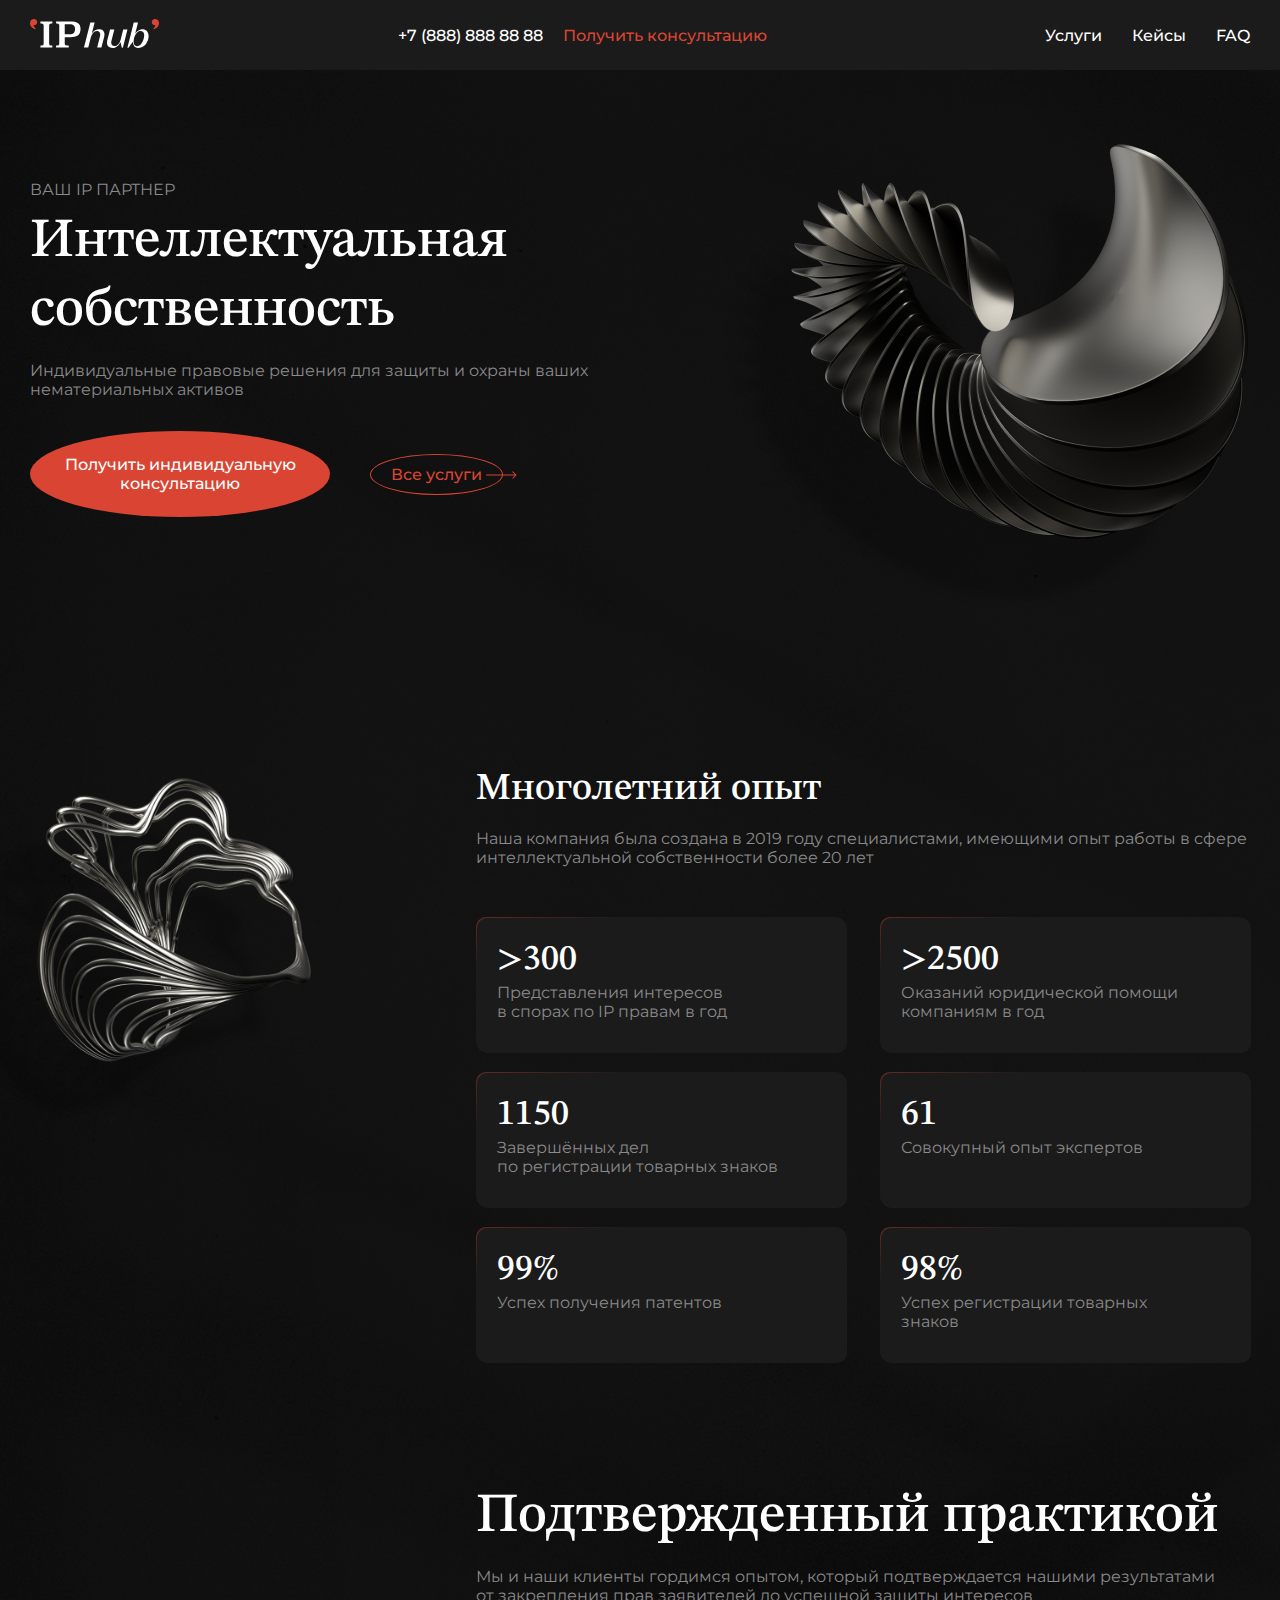
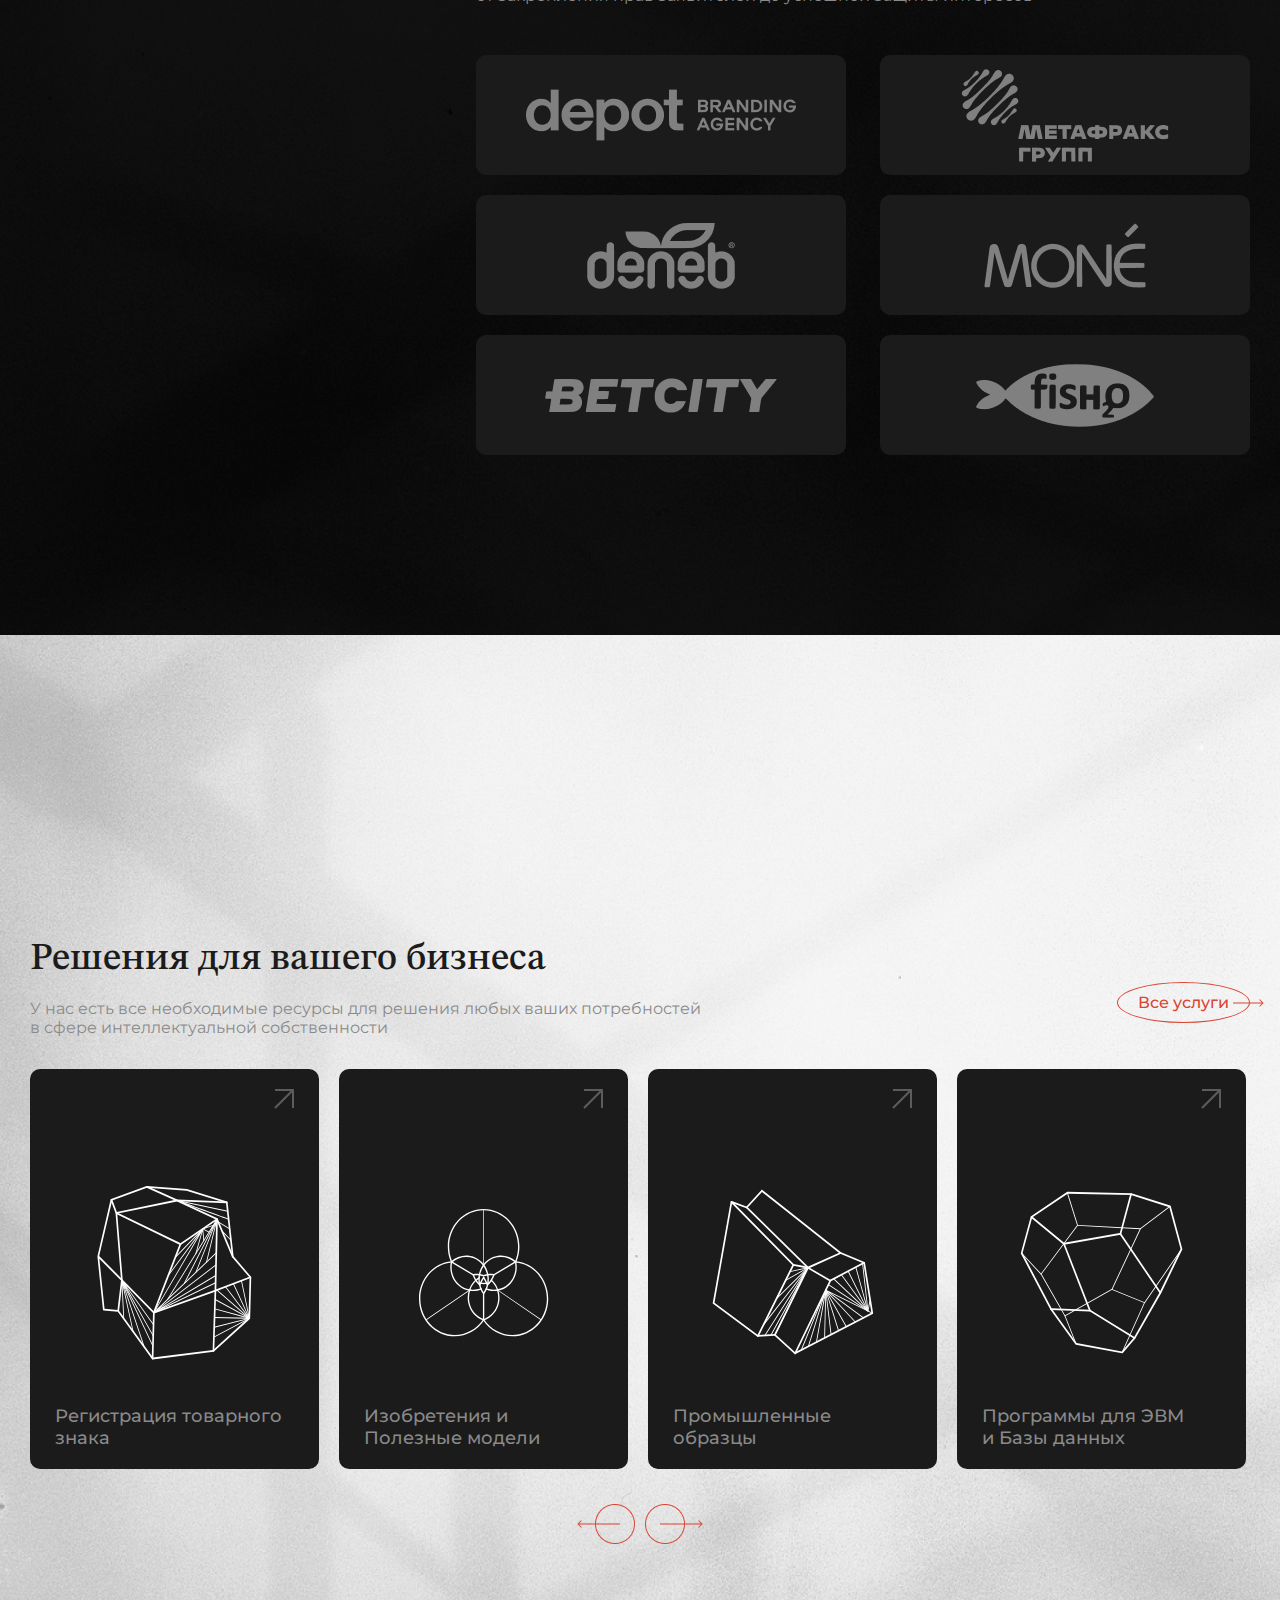
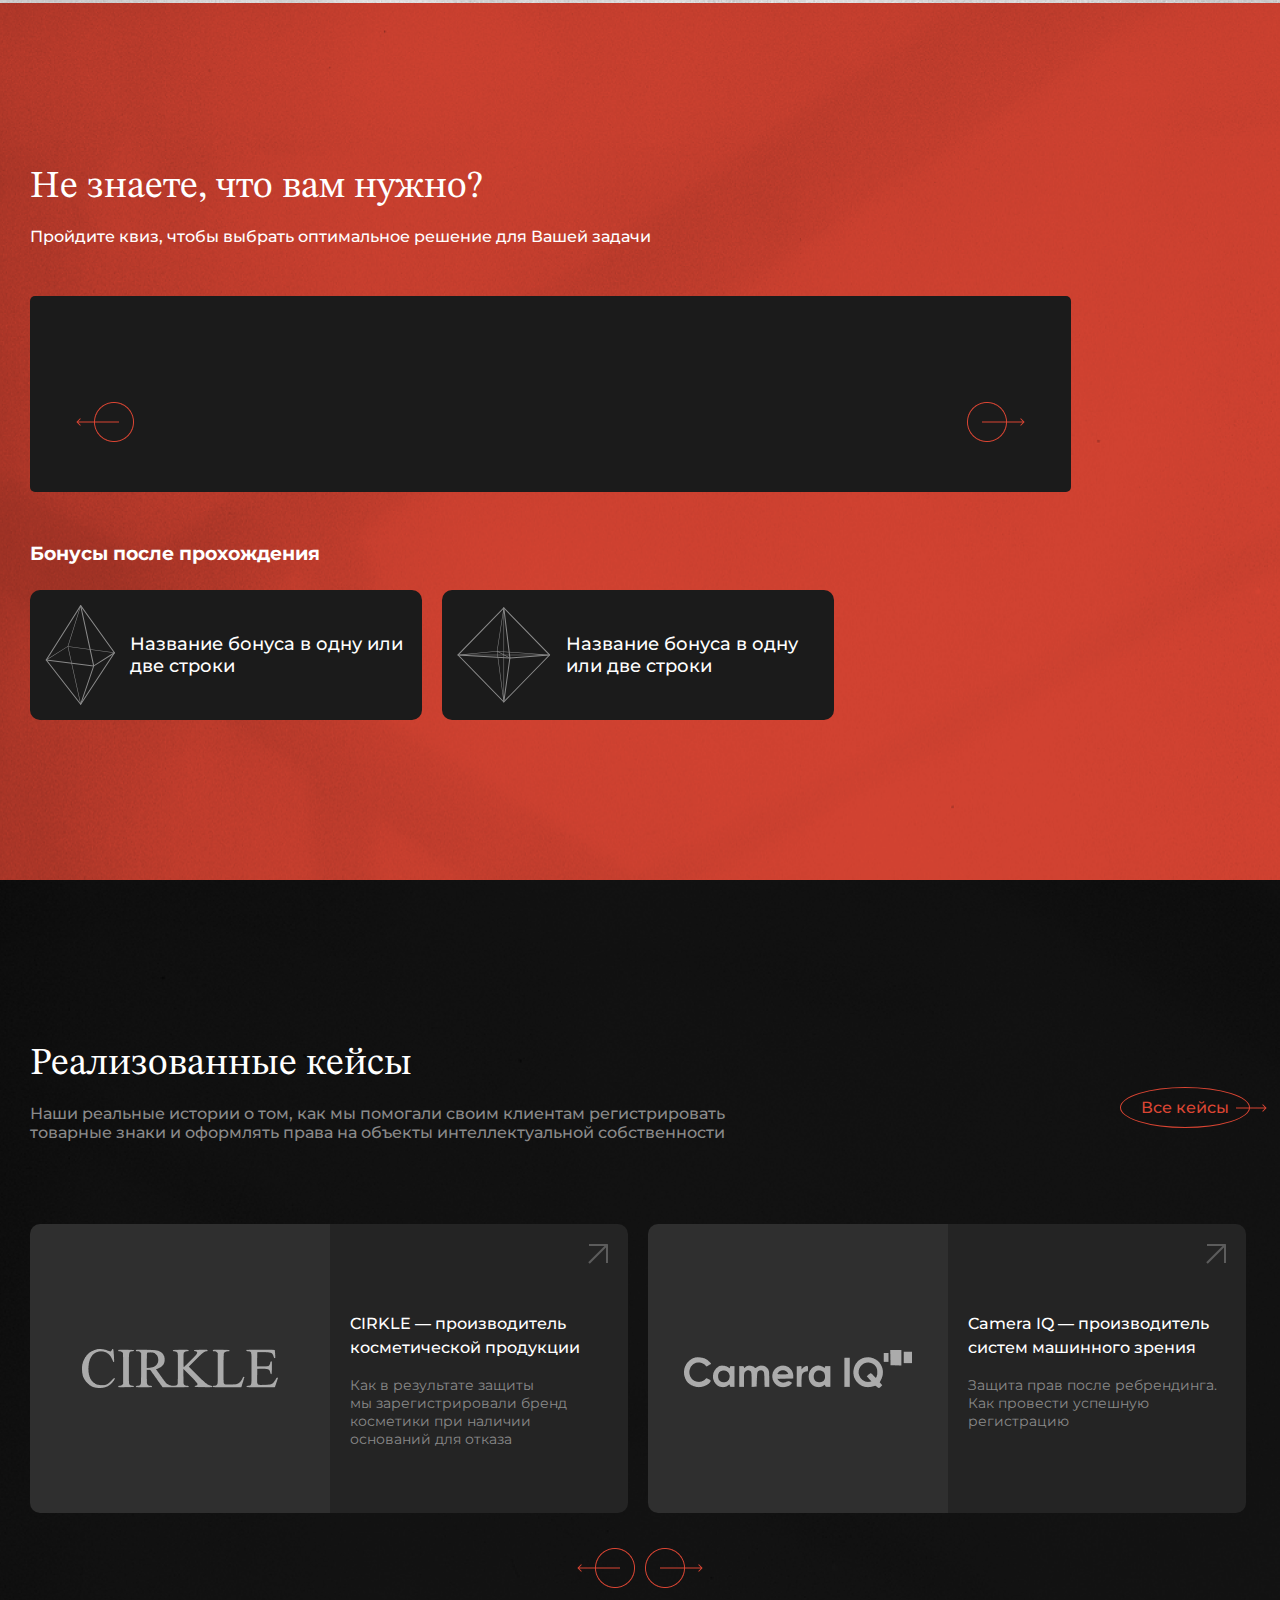
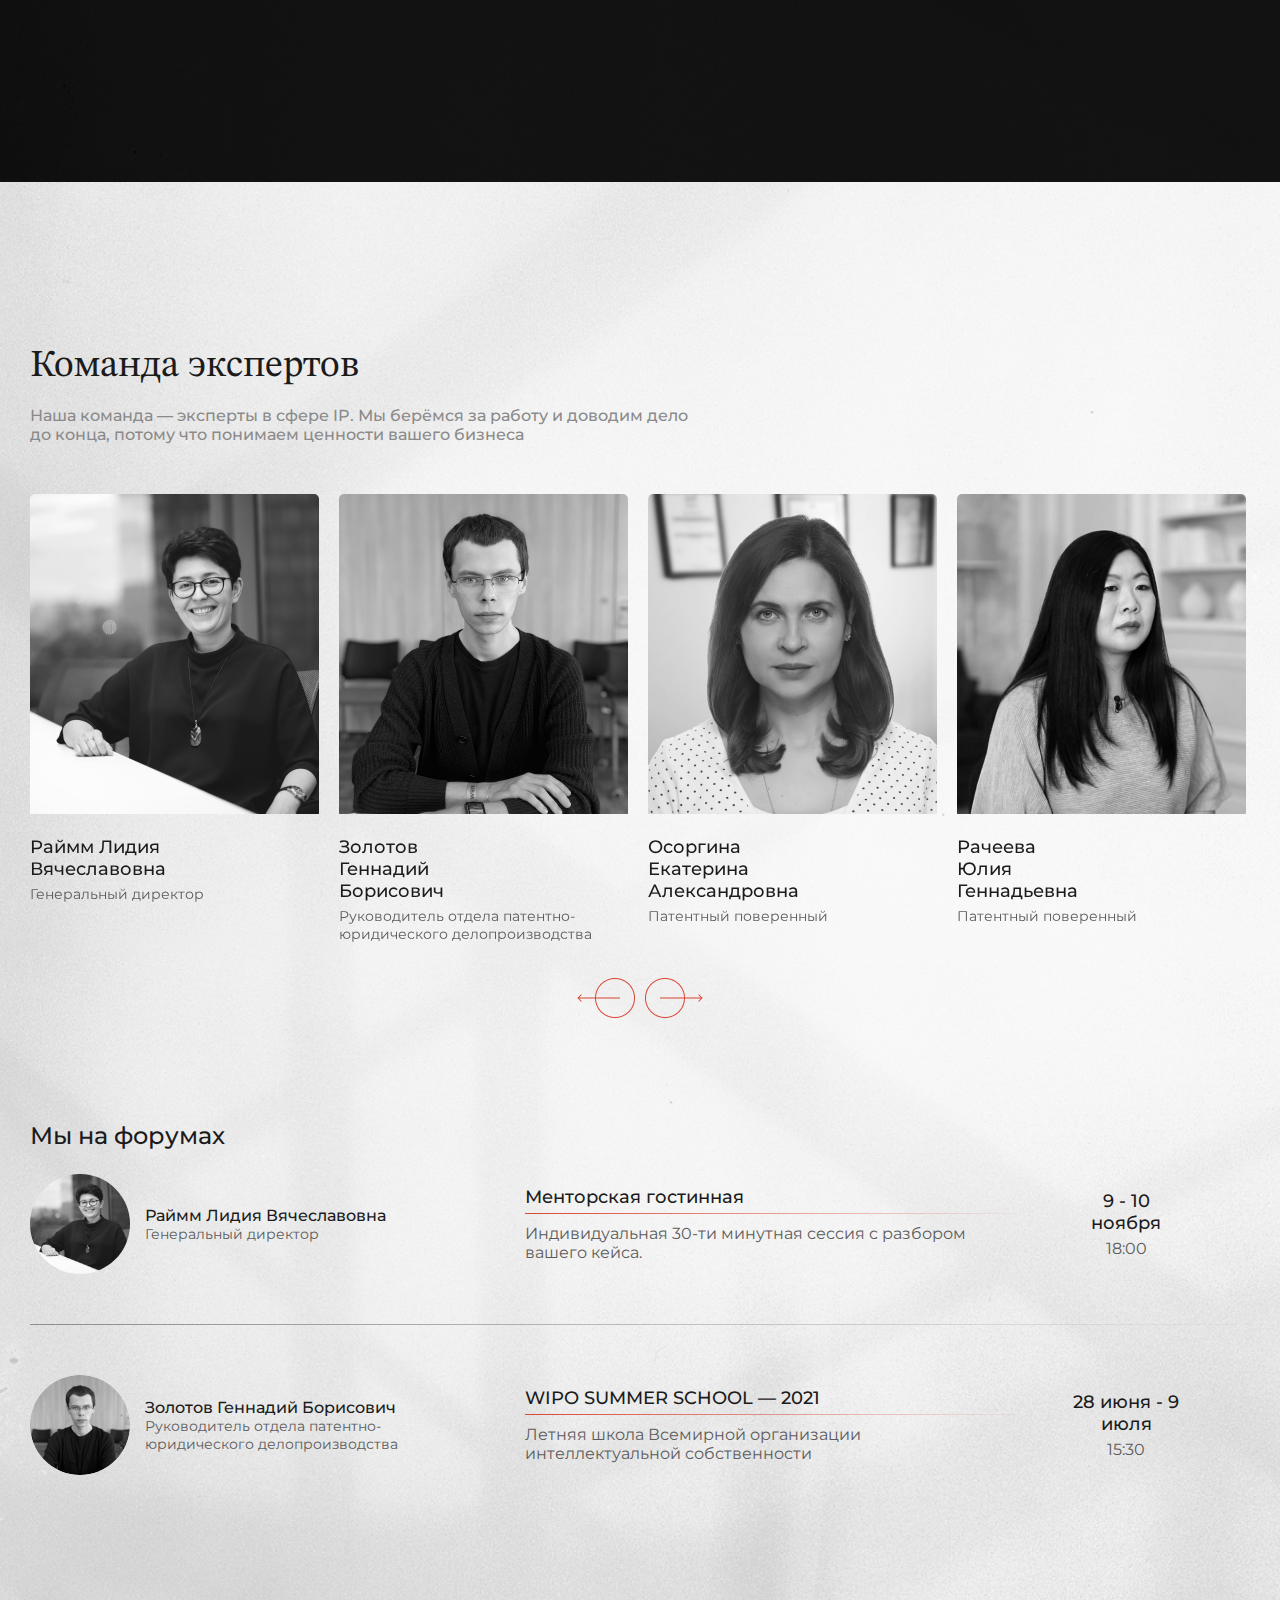
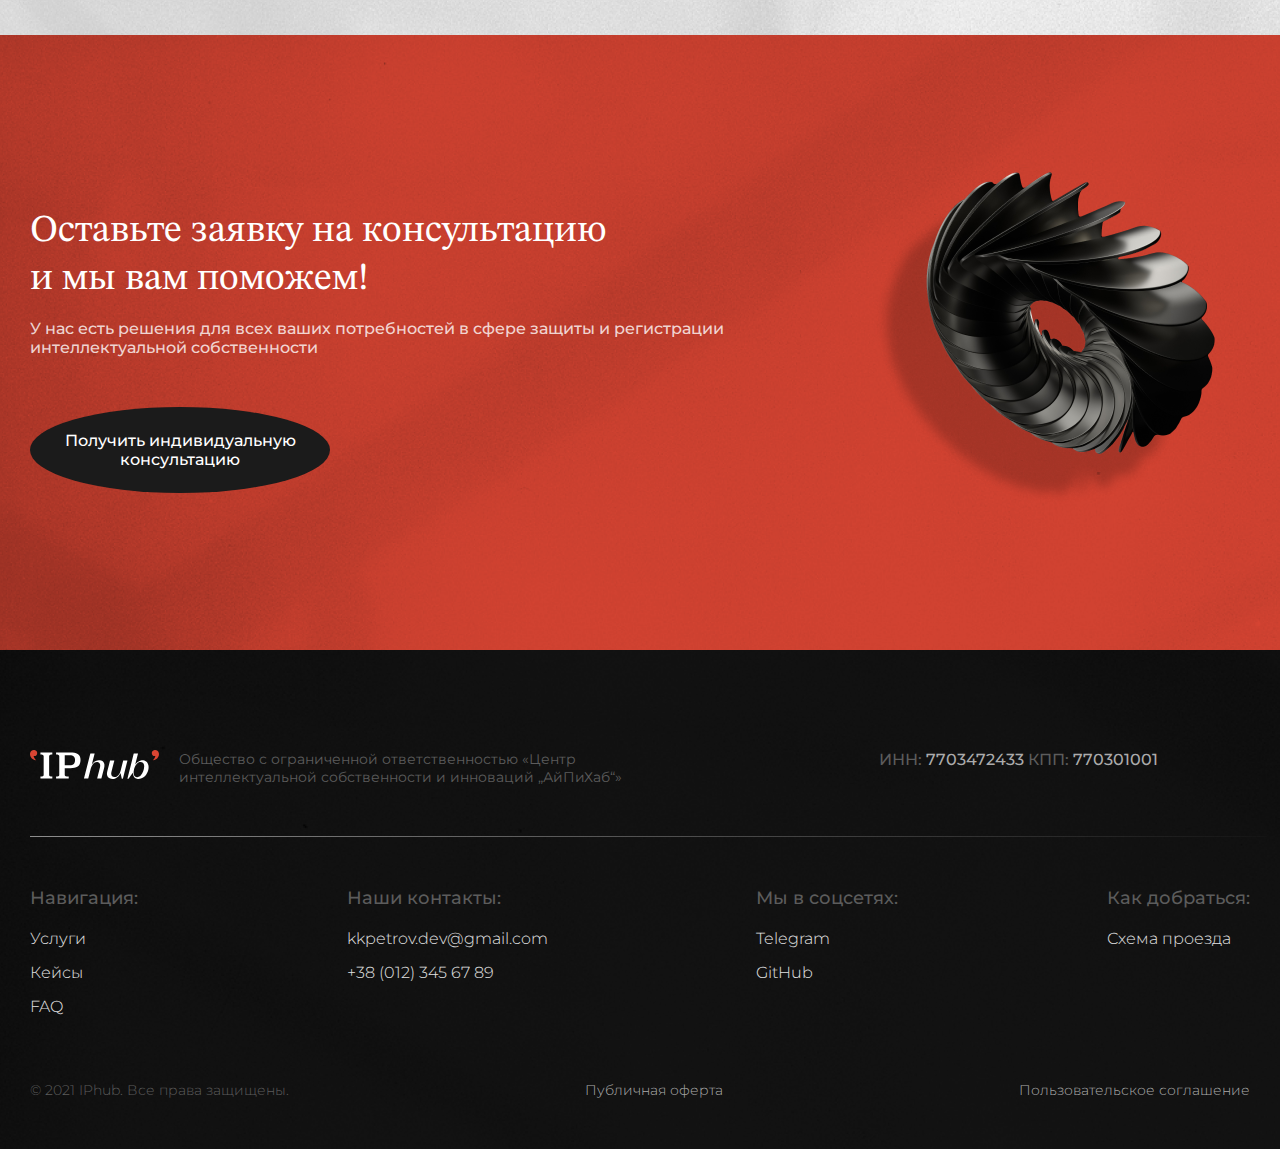
==== commit 4b3217a5: "fixed scripts" ====
--- a/index.html
+++ b/index.html
@@ -153,7 +153,7 @@
                     <div class="services__slider swiper">
                         <ul class="slider__content swiper-wrapper">
                             <li class="slider__item swiper-slide">
-                                <a href="" class="slider__open-btn">
+                                <a href="service.html" class="slider__open-btn">
                                     <img src="img/arrow-open.png" alt="open">
                                 </a>
                                 <img class="slider__image" src="img/main-page/services/img1.svg" alt="image">
@@ -161,7 +161,7 @@
                             </li>
 
                             <li class="slider__item swiper-slide">
-                                <a href="" class="slider__open-btn">
+                                <a href="service.html" class="slider__open-btn">
                                     <img src="img/arrow-open.png" alt="open">
                                 </a>
                                 <img class="slider__image" src="img/main-page/services/img2.svg" alt="image">
@@ -169,7 +169,7 @@
                             </li>
 
                             <li class="slider__item swiper-slide">
-                                <a href="" class="slider__open-btn">
+                                <a href="service.html" class="slider__open-btn">
                                     <img src="img/arrow-open.png" alt="open">
                                 </a>
                                 <img class="slider__image" src="img/main-page/services/img3.svg" alt="image">
@@ -177,7 +177,7 @@
                             </li>
 
                             <li class="slider__item swiper-slide">
-                                <a href="" class="slider__open-btn">
+                                <a href="service.html" class="slider__open-btn">
                                     <img src="img/arrow-open.png" alt="open">
                                 </a>
                                 <img class="slider__image" src="img/main-page/services/img4.svg" alt="image">
@@ -185,7 +185,7 @@
                             </li>
 
                             <li class="slider__item swiper-slide">
-                                <a href="" class="slider__open-btn">
+                                <a href="service.html" class="slider__open-btn">
                                     <img src="img/arrow-open.png" alt="open">
                                 </a>
                                 <img class="slider__image" src="img/main-page/services/img5.svg" alt="image">
@@ -193,7 +193,7 @@
                             </li>
 
                             <li class="slider__item swiper-slide">
-                                <a href="" class="slider__open-btn">
+                                <a href="service.html" class="slider__open-btn">
                                     <img src="img/arrow-open.png" alt="open">
                                 </a>
                                 <img class="slider__image" src="img/main-page/services/img1.svg" alt="image">
@@ -302,7 +302,7 @@
                                     <img src="img/main-page/cases/cirkle.png" alt="#" class="slider__image">
                                 </div>
                                 <div class="cases-slider__item-info slider__item-info">
-                                    <a href="" class="cases-slider__open-btn slider__open-btn">
+                                    <a href="case.html" class="cases-slider__open-btn slider__open-btn">
                                         <img src="img/arrow-open.png" alt="open">
                                     </a>
                                     <h3 class="slider__item-title">CIRKLE — производитель косметической продукции</h3>
@@ -315,7 +315,7 @@
                                     <img src="img/main-page/cases/camera.png" alt="#" class="slider__image">
                                 </div>
                                 <div class="cases-slider__item-info slider__item-info">
-                                    <a href="" class="cases-slider__open-btn slider__open-btn">
+                                    <a href="case.html" class="cases-slider__open-btn slider__open-btn">
                                         <img src="img/arrow-open.png" alt="open">
                                     </a>
                                     <h3 class="slider__item-title">Camera IQ — производитель систем машинного зрения</h3>
@@ -328,7 +328,7 @@
                                     <img src="img/main-page/cases/hands.png" alt="#" class="slider__image">
                                 </div>
                                 <div class="cases-slider__item-info slider__item-info">
-                                    <a href="" class="cases-slider__open-btn slider__open-btn">
+                                    <a href="case.html" class="cases-slider__open-btn slider__open-btn">
                                         <img src="img/arrow-open.png" alt="open">
                                     </a>
                                     <h3 class="slider__item-title">HANDS — производитель строительных материалов</h3>
@@ -341,7 +341,7 @@
                                     <img src="img/main-page/cases/cirkle.png" alt="#" class="slider__image">
                                 </div>
                                 <div class="cases-slider__item-info slider__item-info">
-                                    <a href="" class="cases-slider__open-btn slider__open-btn">
+                                    <a href="case.html" class="cases-slider__open-btn slider__open-btn">
                                         <img src="img/arrow-open.png" alt="open">
                                     </a>
                                     <h3 class="slider__item-title">CIRKLE — производитель косметической продукции</h3>
@@ -354,7 +354,7 @@
                                     <img src="img/main-page/cases/camera.png" alt="#" class="slider__image">
                                 </div>
                                 <div class="cases-slider__item-info slider__item-info">
-                                    <a href="" class="cases-slider__open-btn slider__open-btn">
+                                    <a href="case.html" class="cases-slider__open-btn slider__open-btn">
                                         <img src="img/arrow-open.png" alt="open">
                                     </a>
                                     <h3 class="slider__item-title">Camera IQ — производитель систем машинного зрения</h3>
@@ -367,7 +367,7 @@
                                     <img src="img/main-page/cases/hands.png" alt="#" class="slider__image">
                                 </div>
                                 <div class="cases-slider__item-info slider__item-info">
-                                    <a href="" class="cases-slider__open-btn slider__open-btn">
+                                    <a href="case.html" class="cases-slider__open-btn slider__open-btn">
                                         <img src="img/arrow-open.png" alt="open">
                                     </a>
                                     <h3 class="slider__item-title">HANDS — производитель строительных материалов</h3>
@@ -572,5 +572,6 @@
 
     <script src="https://unpkg.com/swiper@8/swiper-bundle.min.js"></script>
     <script src="js/script.js"></script>
+    <script src="js/sliders.js"></script>
 </body>
 </html>--- a/css/main.css
+++ b/css/main.css
@@ -1684,7 +1684,108 @@
 .faq__categories{
     display: flex;
     flex-direction: row;
-}
+    margin-bottom: 35px;
+}
+
+.faq__list {
+    max-width: 100%;
+    list-style-type: none;
+    display: flex;
+    flex-direction: column;
+    flex-wrap: wrap;
+    justify-content: space-between;
+    padding: 0;
+    margin: 0;
+    max-height: 900px;
+}
+/* .col1,
+.col2{
+    display: flex;
+    flex-direction: column;
+} */
+.faq__list-item {
+
+    position: relative;
+    max-width: 598px;
+    width: 100%;
+    margin-bottom: 20px;
+}
+
+.faq__list-item.active .faq__list-question{
+    background-color: #363636;
+
+}
+
+
+.faq__list-item.active .faq__list-question__image {
+    transform: rotate(-90deg);
+    transition: all .2s ease-out;
+}
+
+.faq__list-item.active .faq__list-item__answer{
+    display: block;
+    visibility: visible;
+    transition: all .6s ease-out;
+
+}
+
+
+.faq__list-question {
+    position: relative;
+    min-height: 119px;
+    padding: 20px 32px;
+    font-size: 18px;
+    font-weight: 500;
+    background-color: #1f1f1f;
+    border-radius: 10px;
+    display: flex;
+    flex-direction: row;
+    justify-content: space-between;
+    align-items: center;
+    transition: all .3s ease;
+    margin-bottom: 4px;
+
+}
+.faq__list-question:hover {
+    background-color: #292929;
+    transition: all .3s ease;
+}
+
+
+.item__categories {
+}
+.item__category {
+}
+.faq__list-question__text {
+    cursor: pointer;
+    
+}
+.faq__list-question__image {
+    transform: rotate(-270deg);
+    position: absolute;
+    right: 5px;
+    transition: all .2s ease-out;
+    filter:saturate(120%);
+    cursor: pointer;
+    
+}
+
+
+.faq__list-item__answer {
+    margin: 0;
+    margin-bottom: 20px;
+    font-weight: 400;
+    font-size: 16px;
+    line-height: 1.5;
+    display: none;
+    visibility: hidden;
+    transition: all .3s ease;
+
+}
+
+
+
+
 
 
 /* ========================================================================================== */
@@ -1974,6 +2075,28 @@
         min-width: 230px;
         width: 100%;
 
+    }
+
+    .faq__list{
+        max-height: 960px;
+        flex-wrap: nowrap;
+    }
+
+    .faq__list-question {
+        min-height: 90px;
+        height: 90px;
+        
+    }
+    .faq__list-item{
+        width: 100%;
+        max-width: 100%;
+    }
+    .faq__list-question__text{
+        font-size: 16px;
+    }
+    .faq__list-item__answer{
+        line-height: 1;
+        font-size: 14px;
     }
 }
 
@@ -2556,6 +2679,34 @@
     .error__text {
         font-size: 22px;
     }
+
+    .faq__search{
+        margin-bottom: 10px;
+    }
+    .faq__categories{
+        margin-bottom: 15px;
+    }
+    .faq__list-item__answer{
+        margin-bottom: 0;
+    }
+    .faq__wrapper{
+        padding-bottom: 230px;
+    }
+
+    .faq__list-question__text{
+        font-size: 14px;
+    }
+    .faq__list-item__answer{
+        font-size: 12px;
+    }
+    .item__category{
+        padding: 3px;
+        font-size: 10px;
+    }
+    .faq__list-question{
+        height: 100%;
+        max-height: 120px;
+    }
 }
 
 @media (max-width: 425px) {
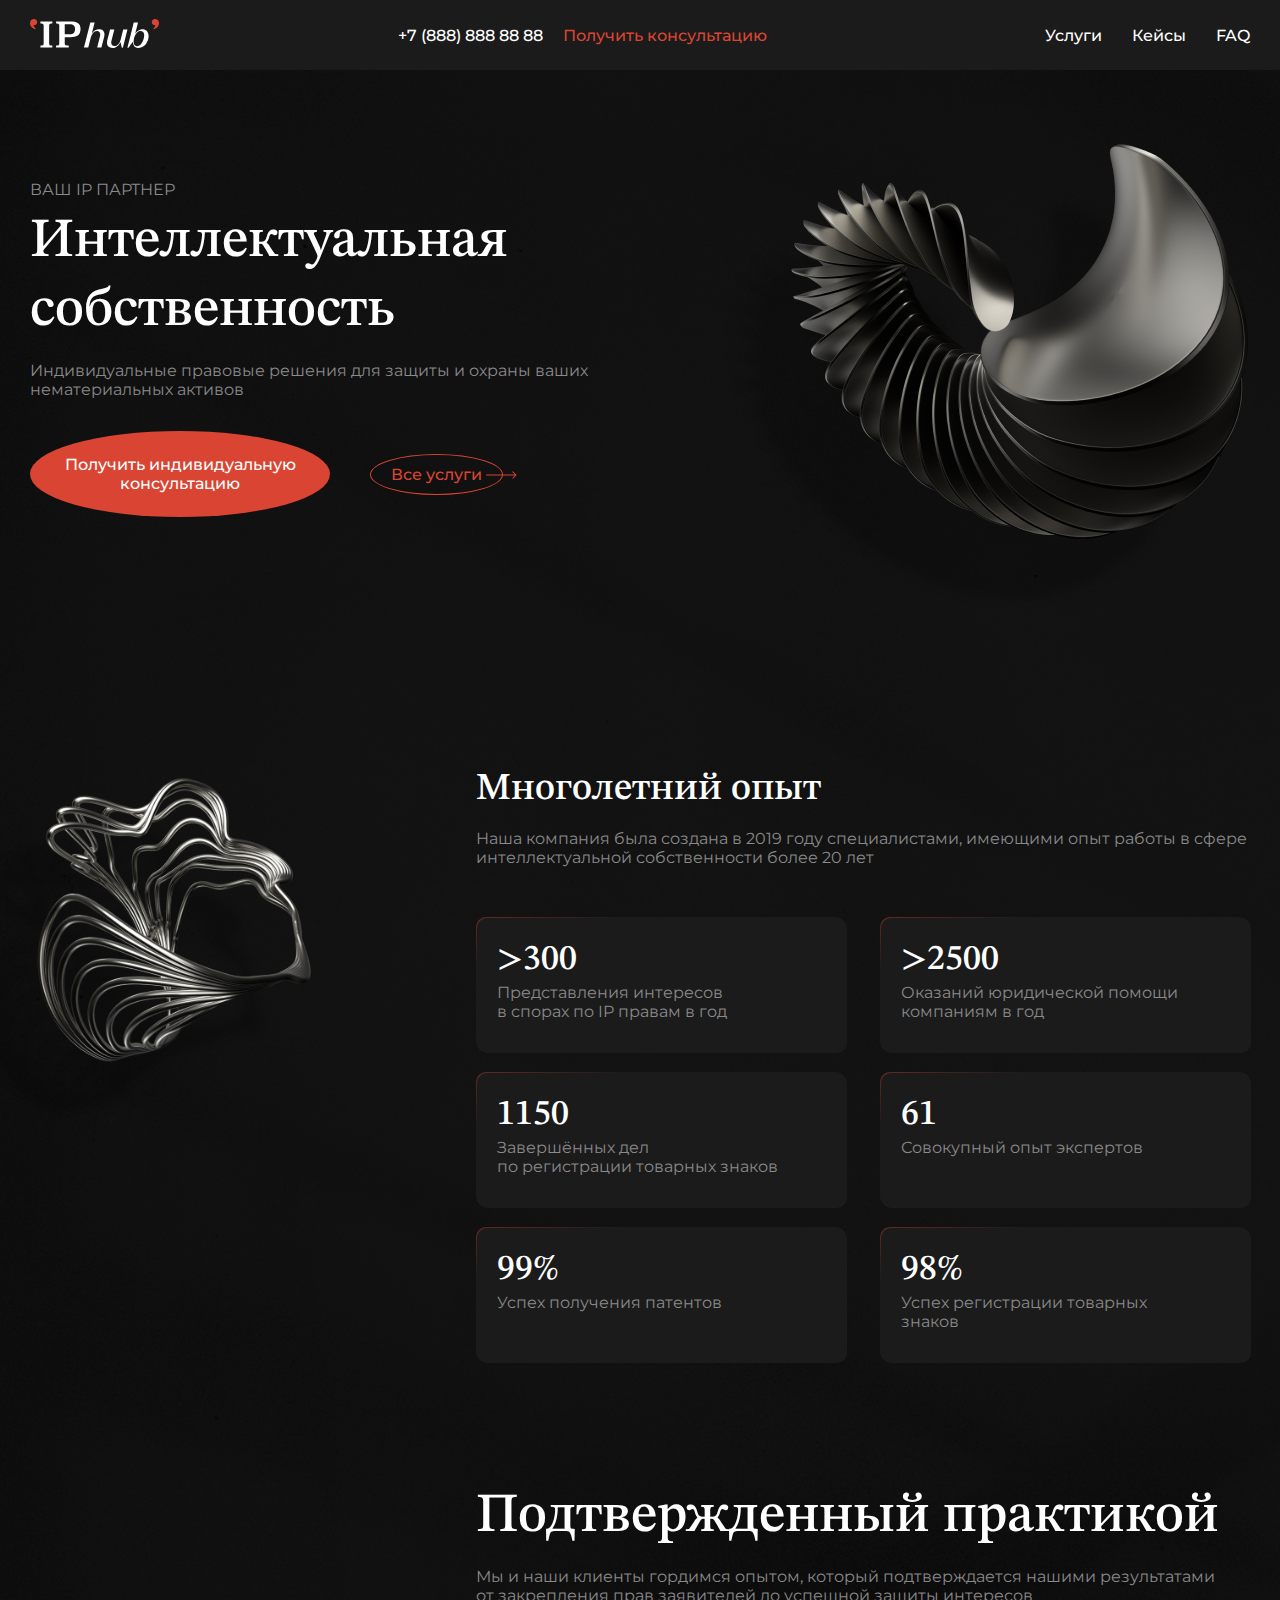
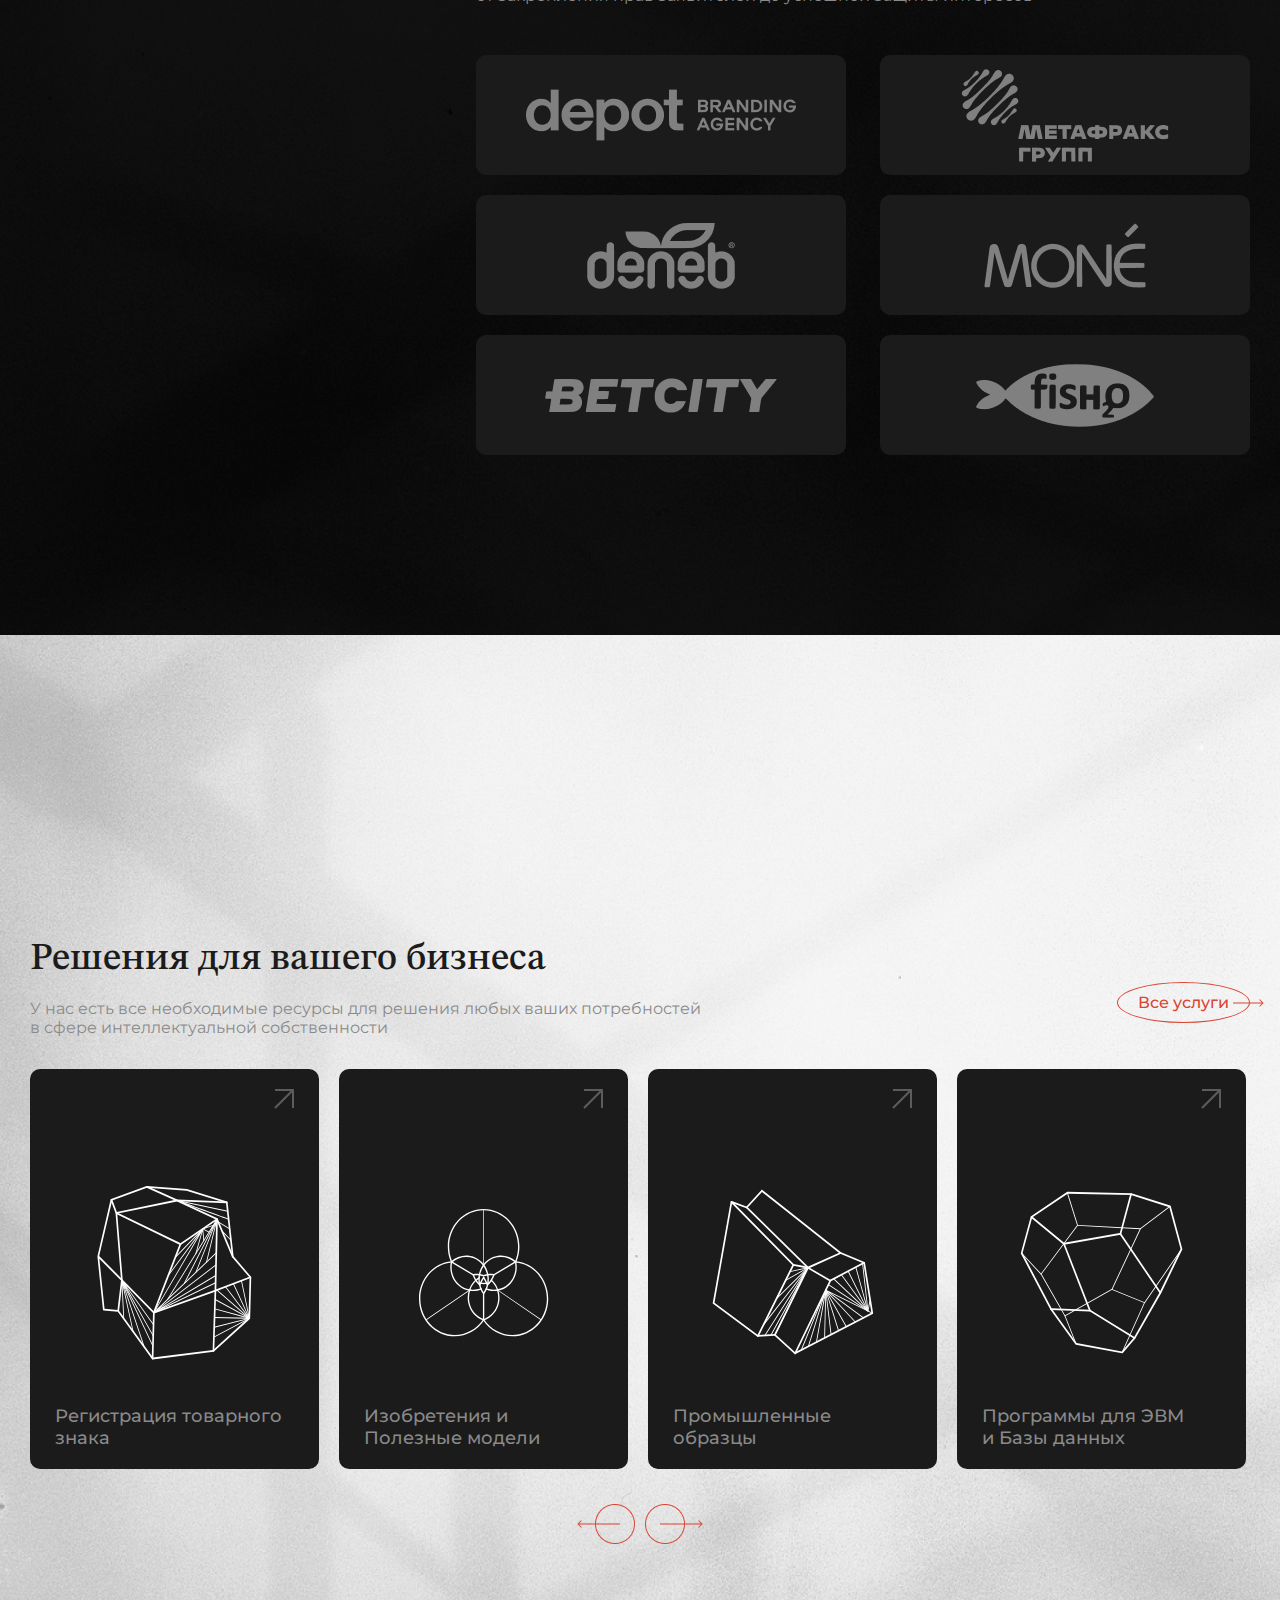
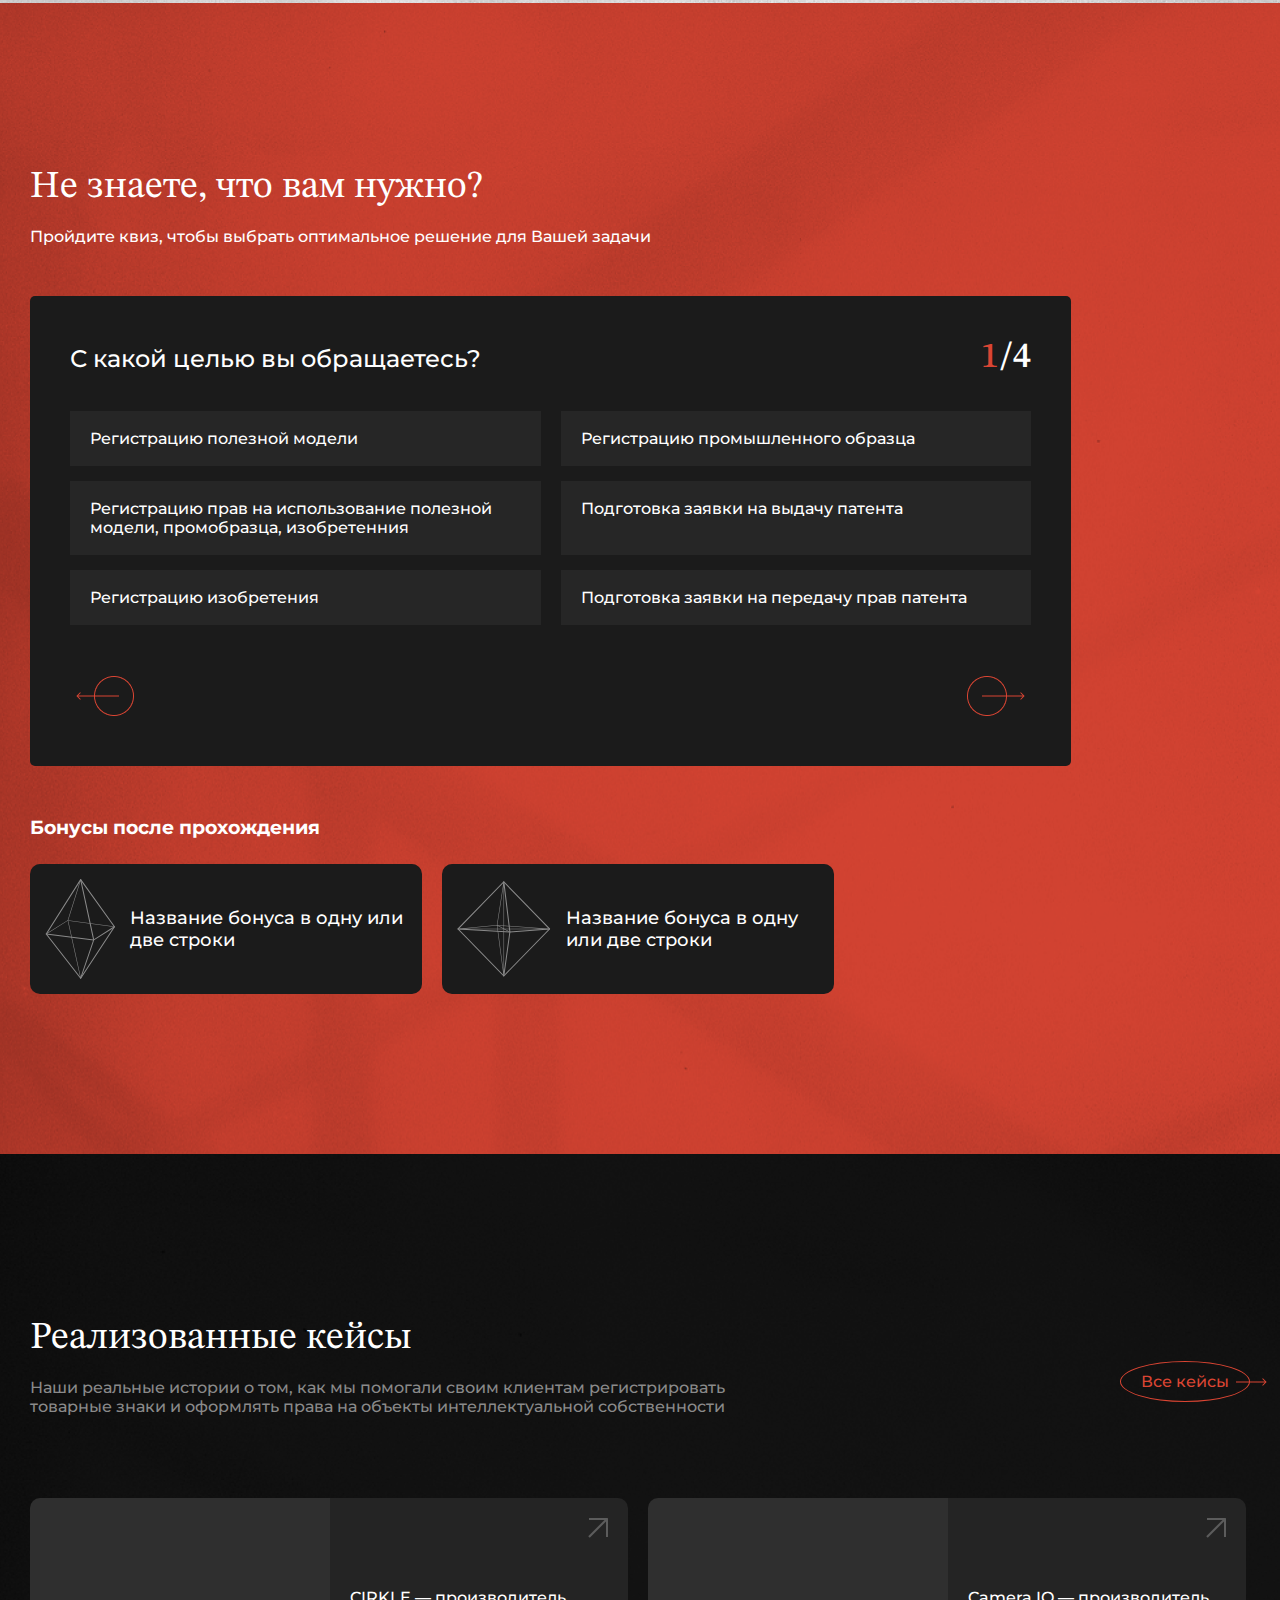
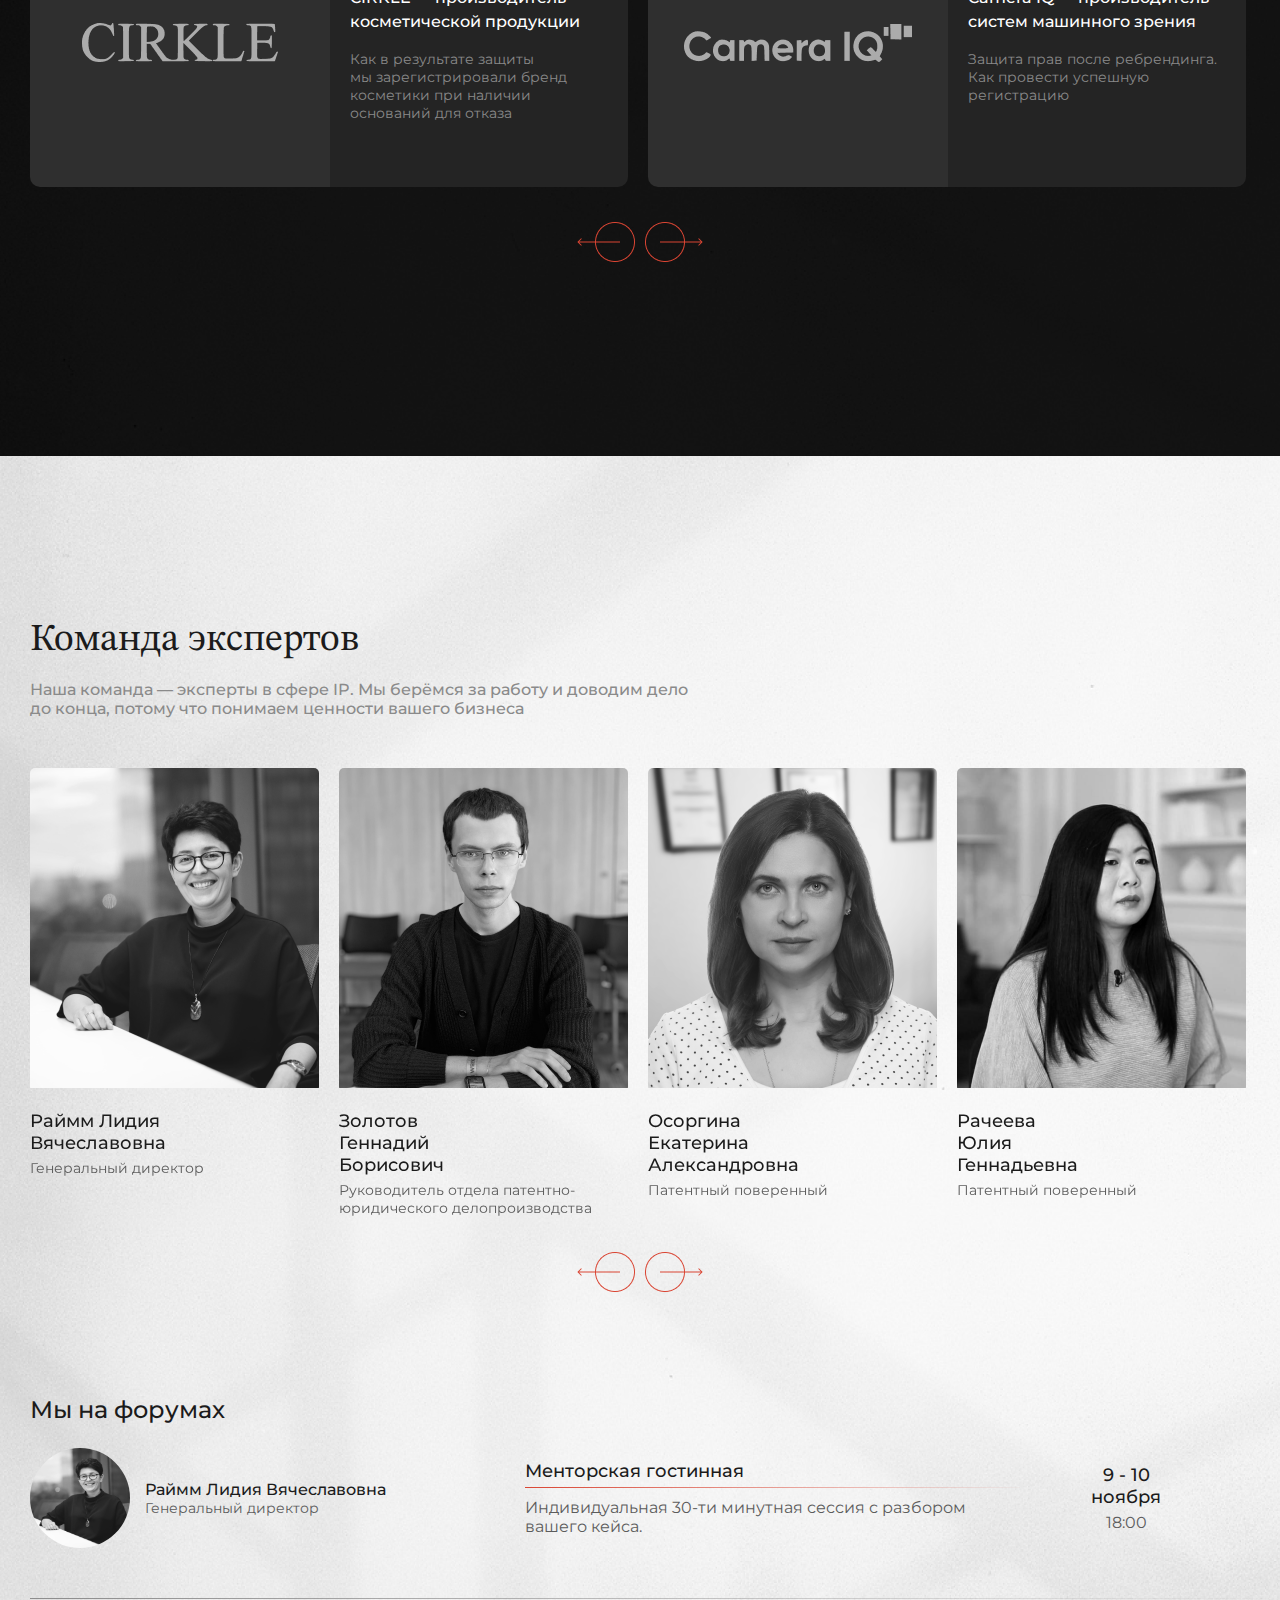
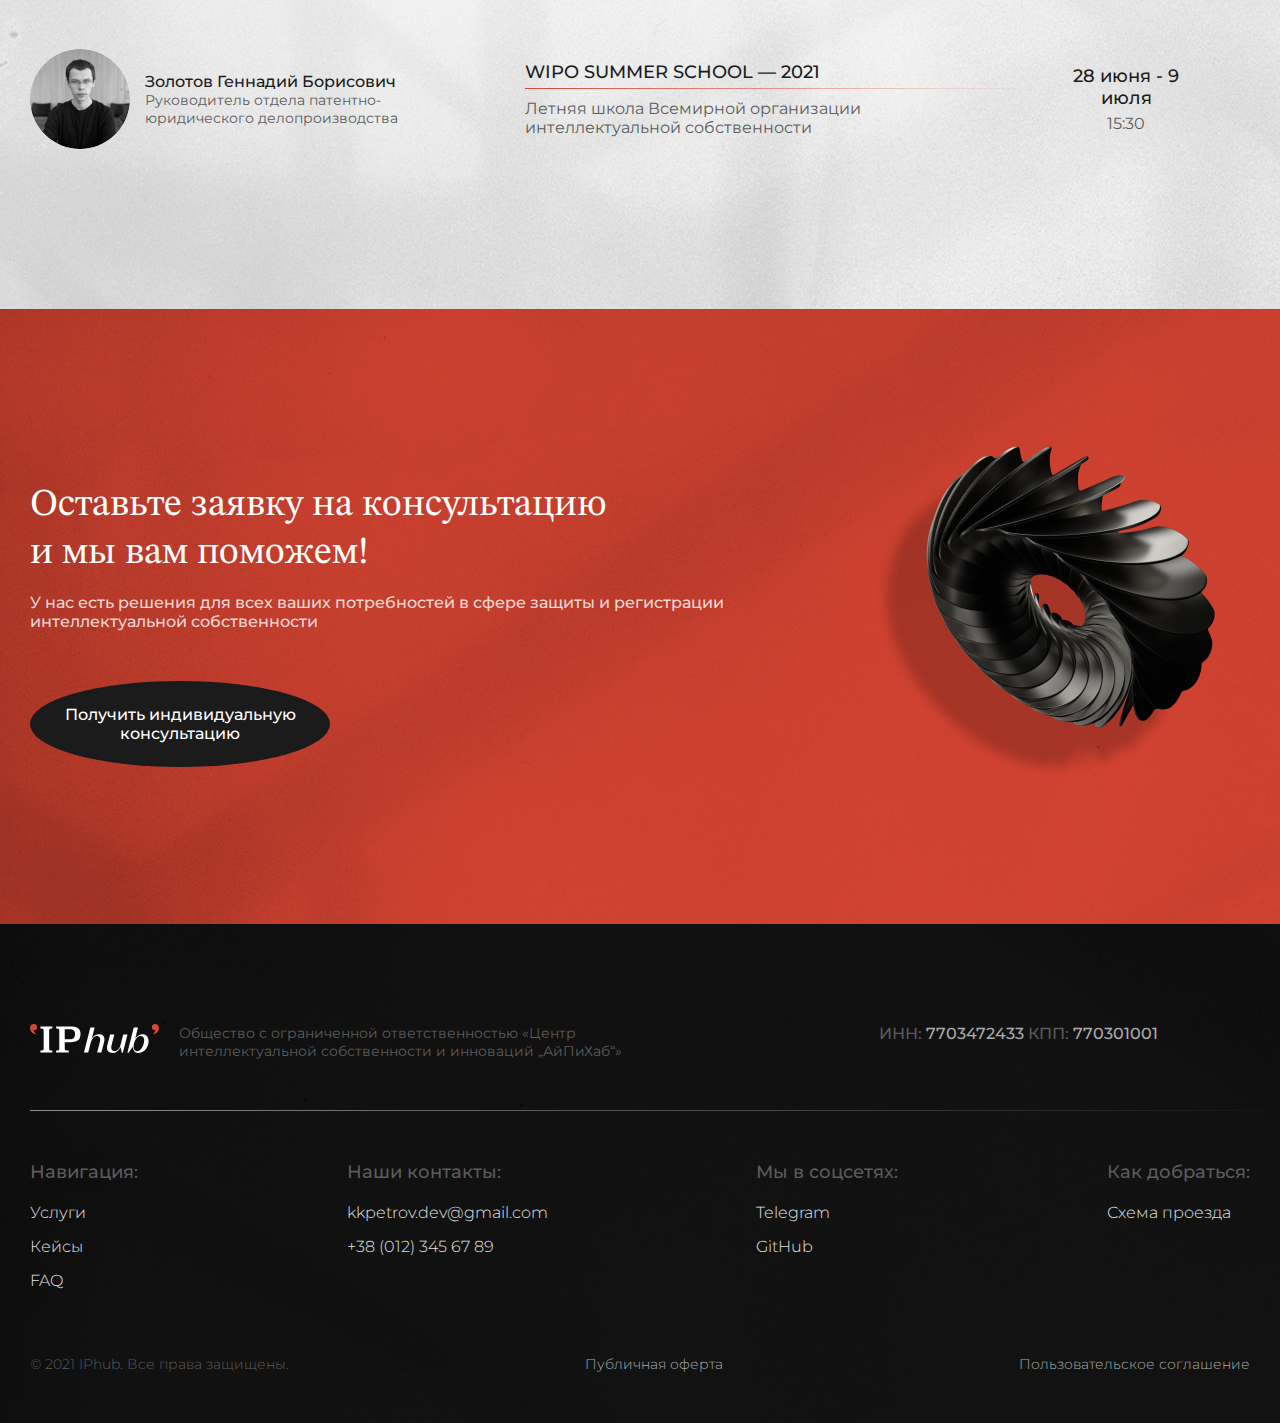
==== commit 46a97eaf: "fix quiz.js" ====
--- a/index.html
+++ b/index.html
@@ -573,5 +573,6 @@
     <script src="https://unpkg.com/swiper@8/swiper-bundle.min.js"></script>
     <script src="js/script.js"></script>
     <script src="js/sliders.js"></script>
+    <script src="js/quiz.js"></script>
 </body>
 </html>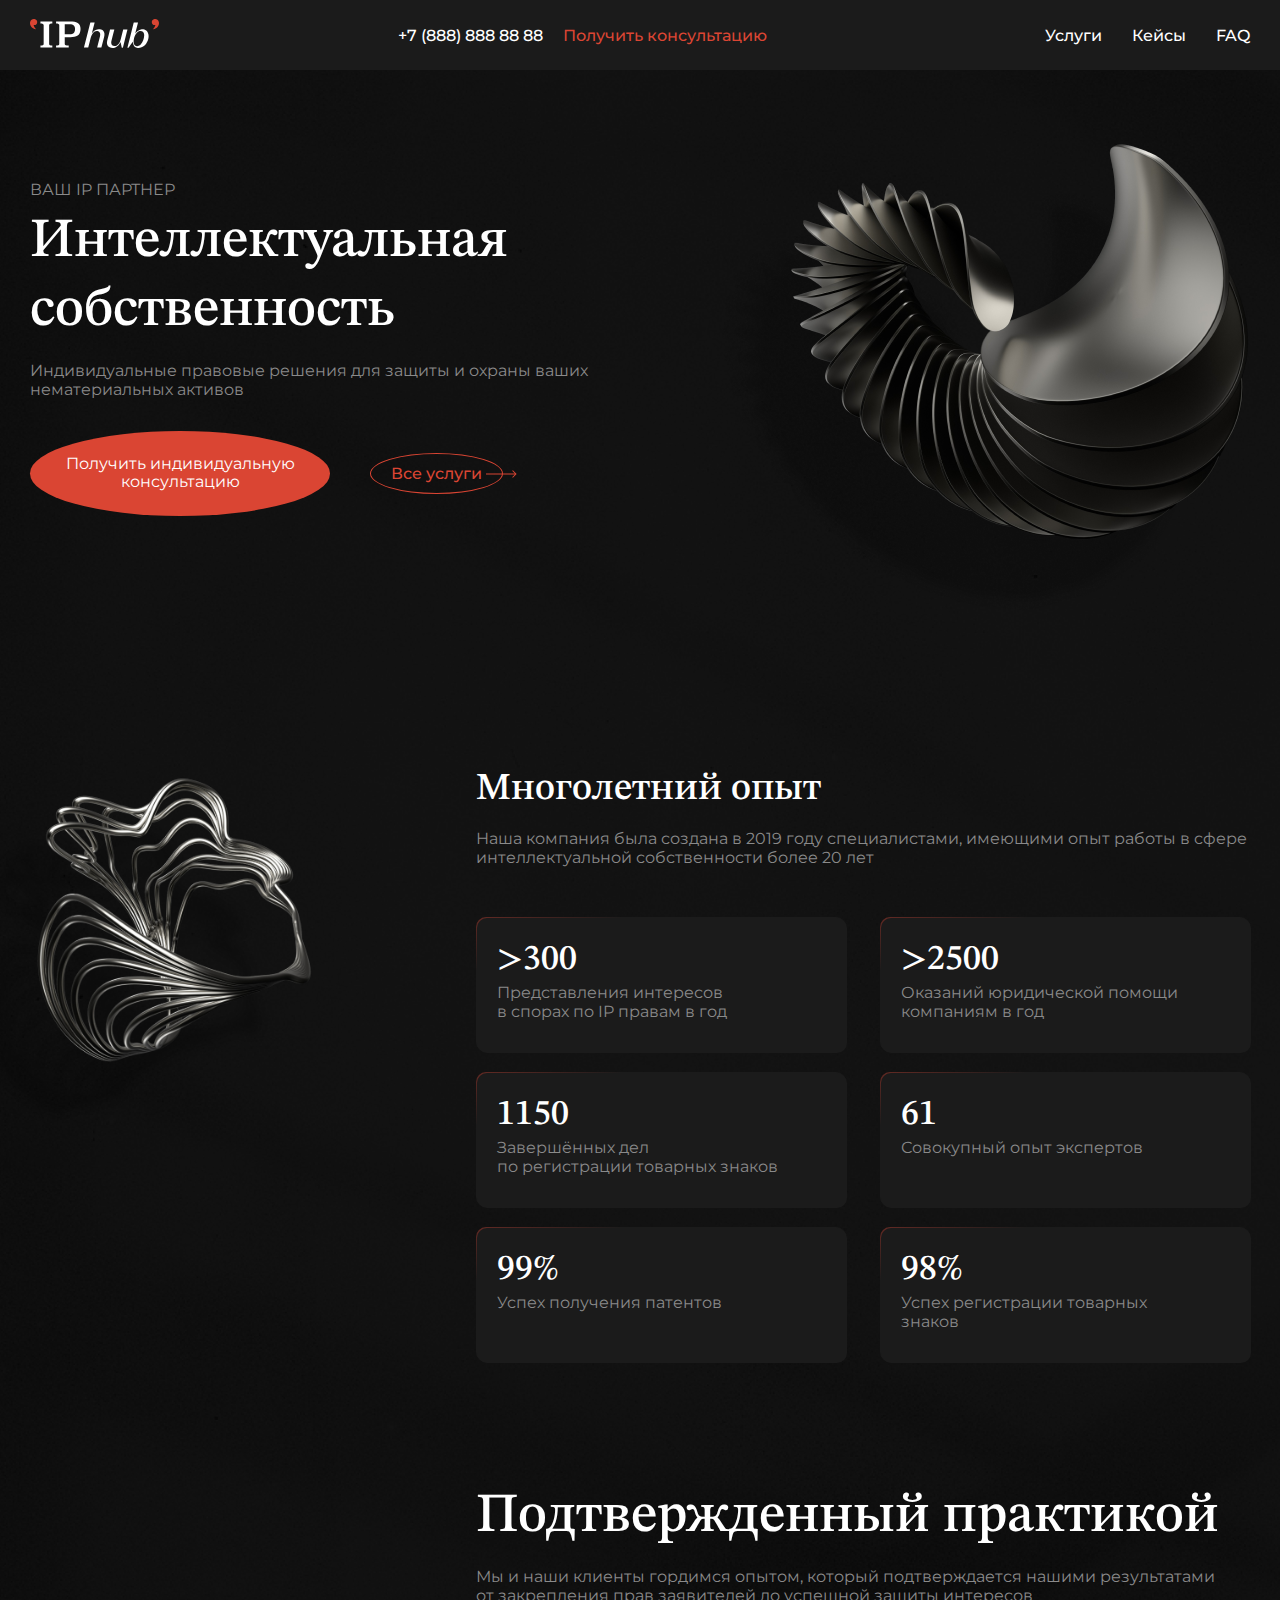
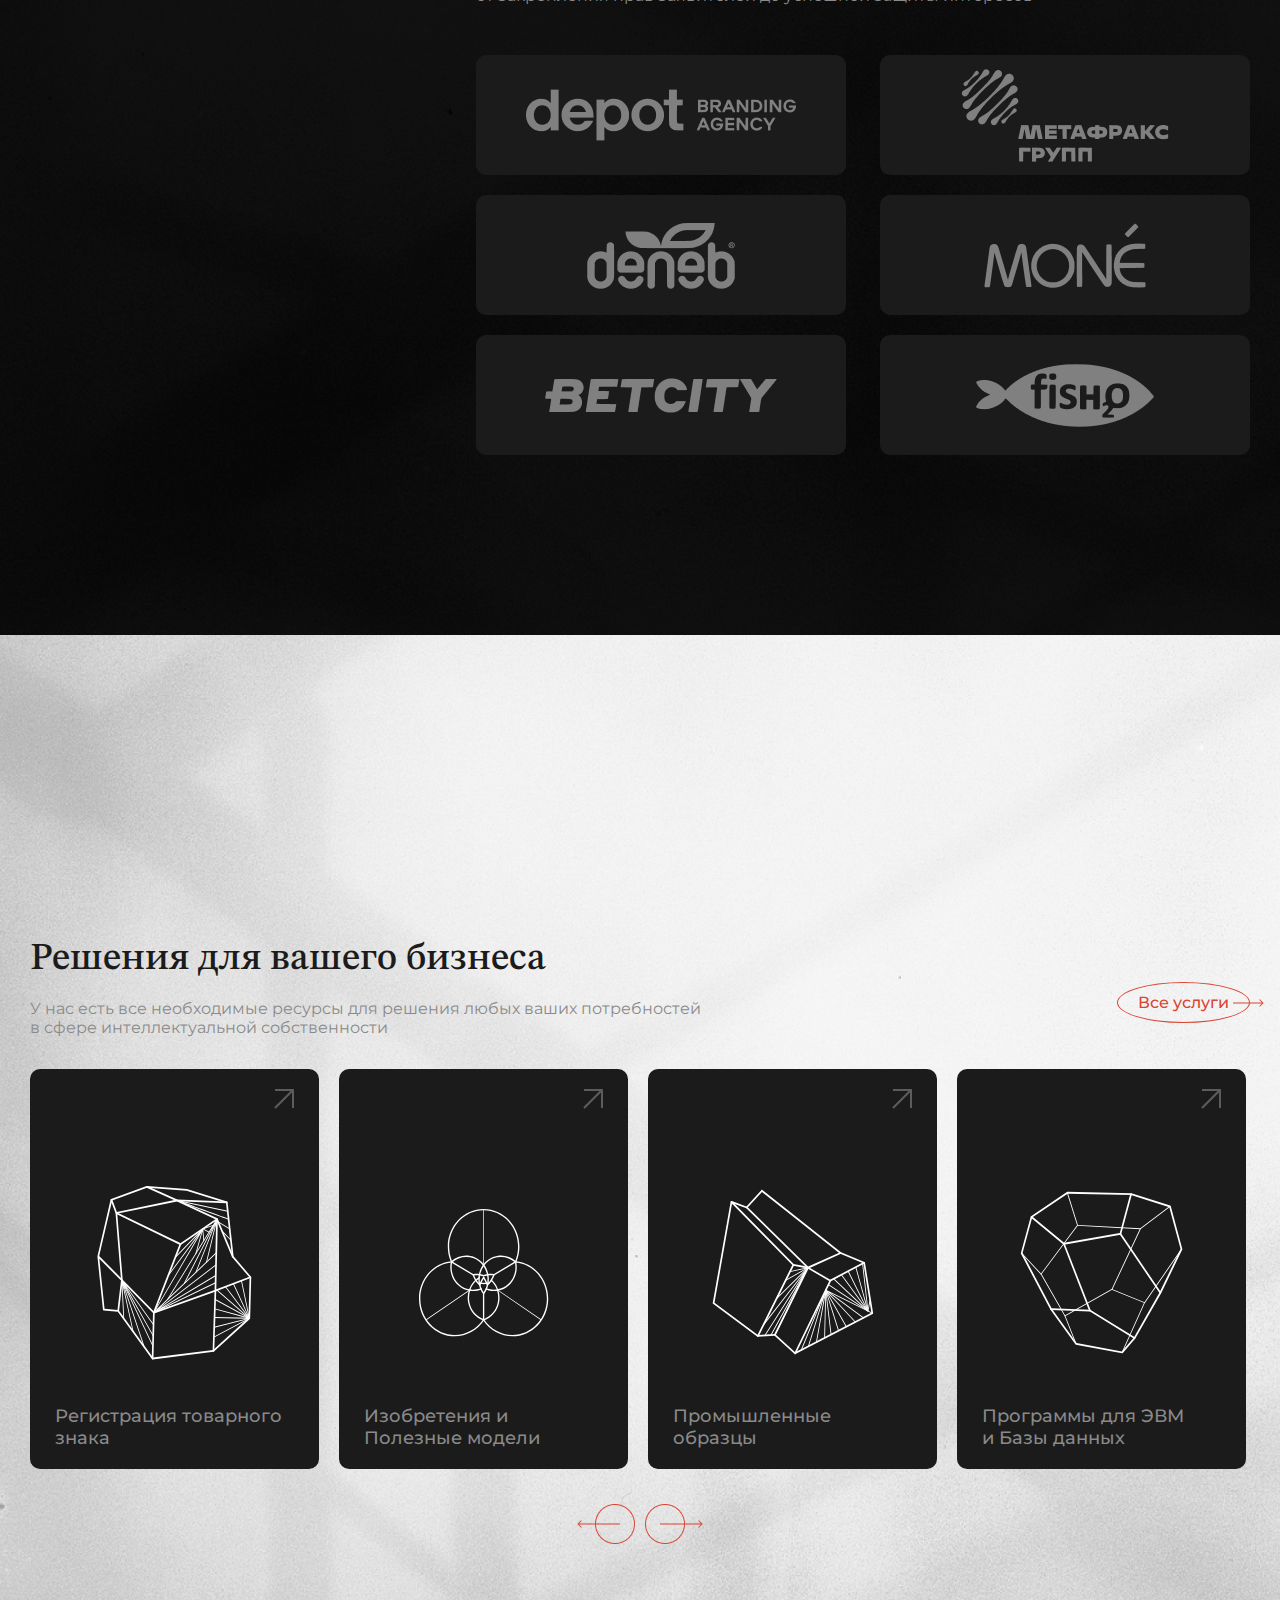
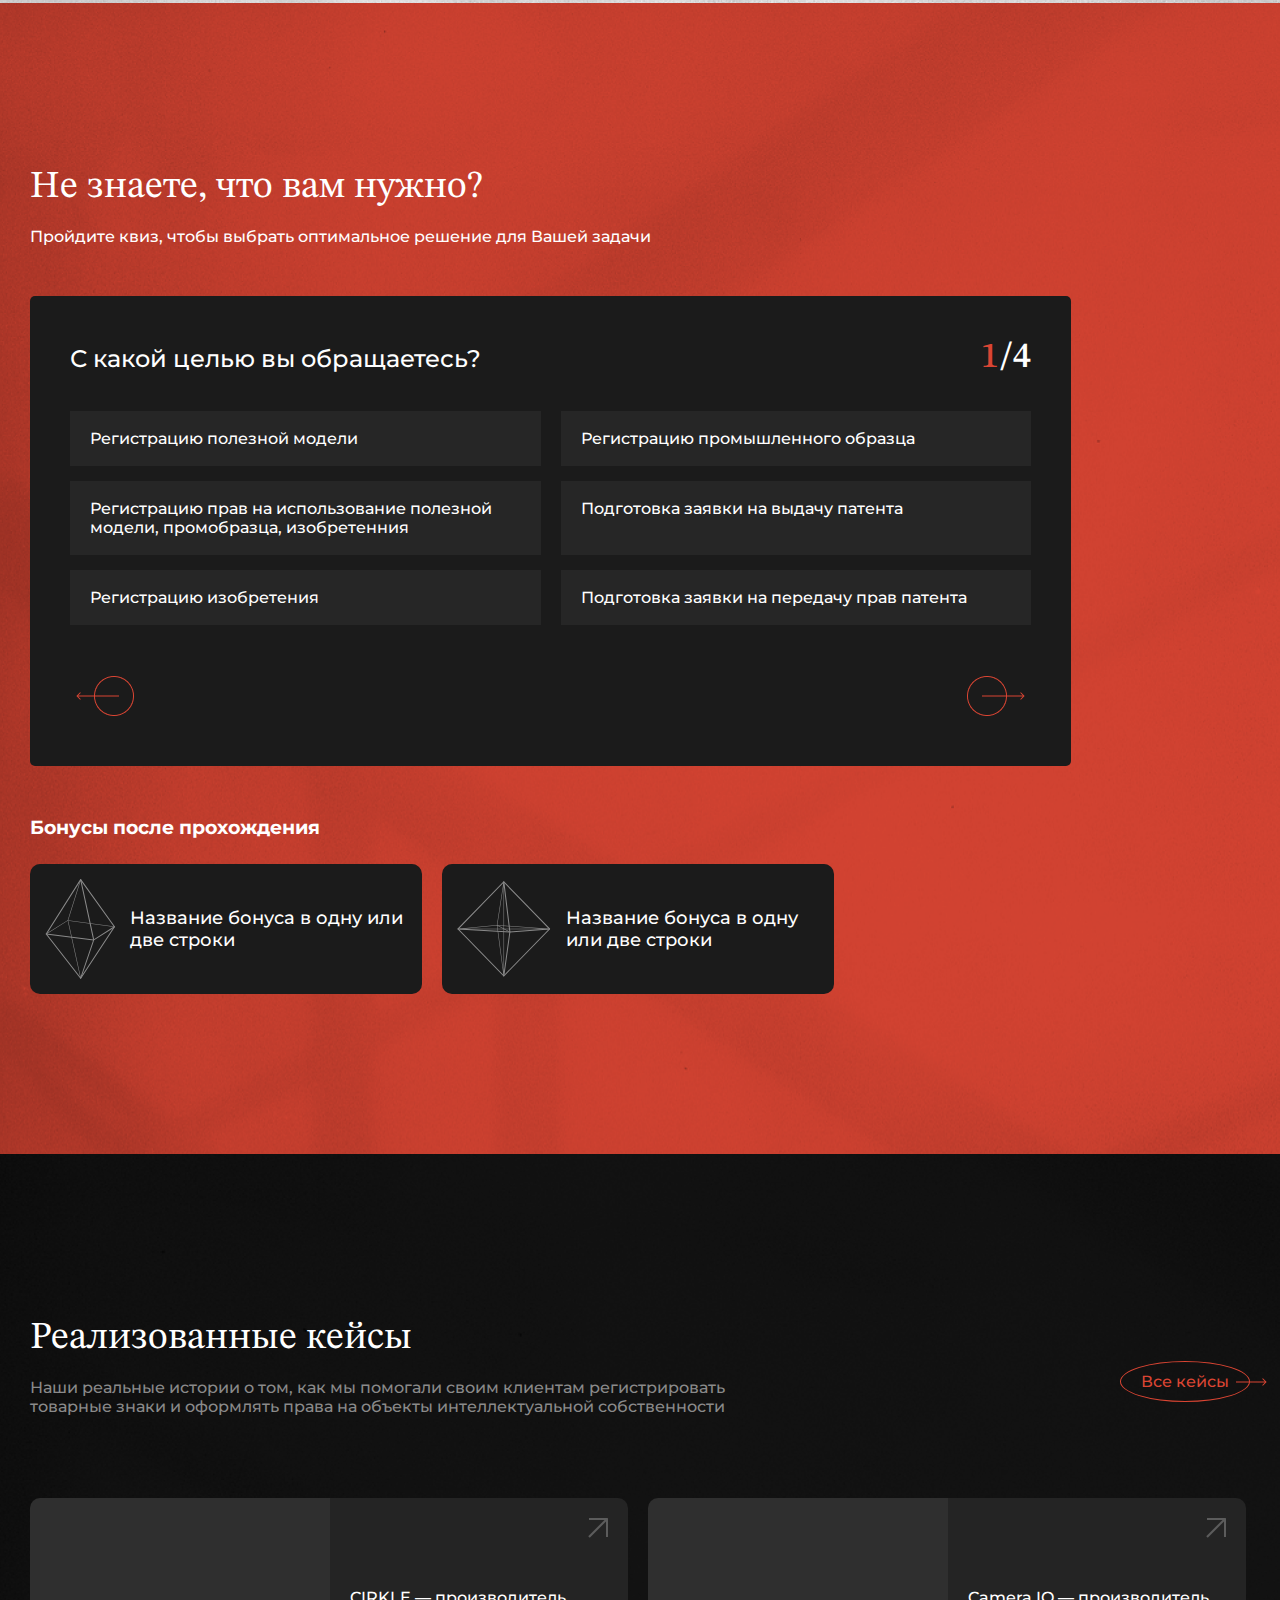
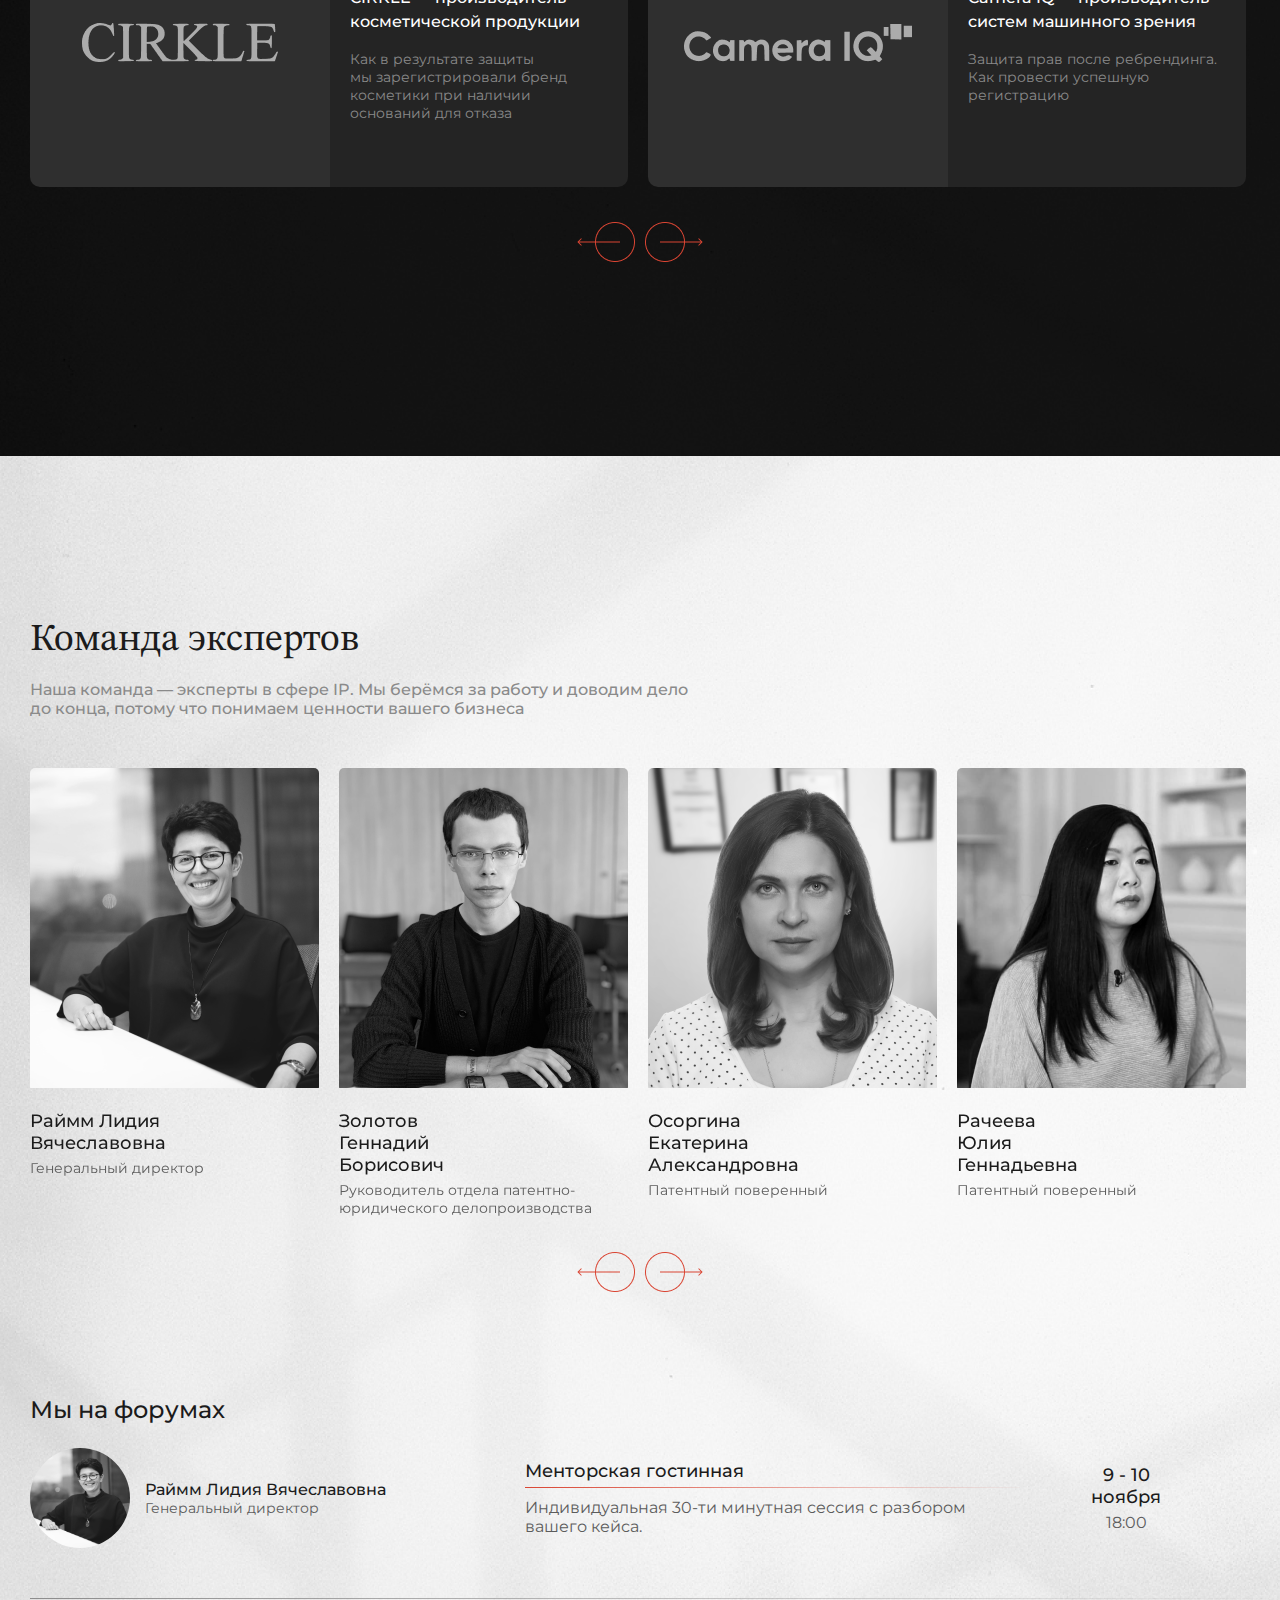
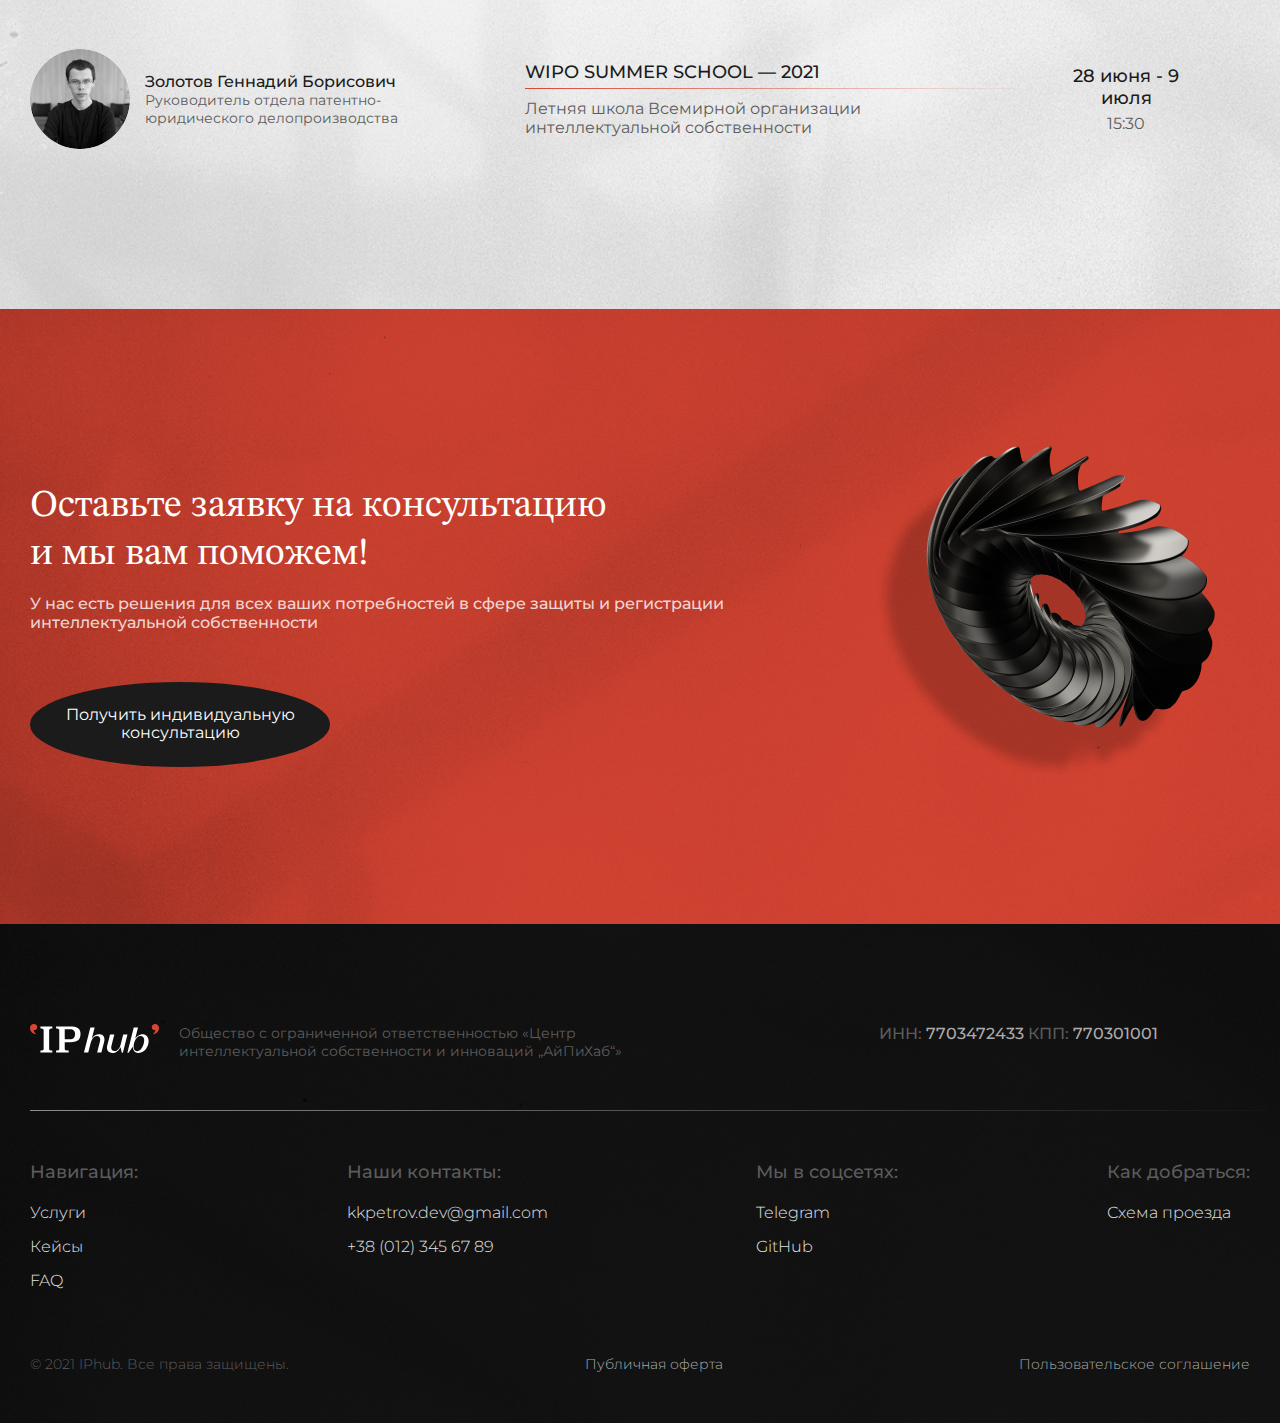
==== commit 99174e72: "made a popup" ====
--- a/index.html
+++ b/index.html
@@ -45,8 +45,55 @@
                             <p class="info__subtitle subtitle">Индивидуальные правовые решения для защиты и охраны ваших нематериальных активов</p>
     
                             <div class="info__buttons">
-                                <a href="#" class="info__btn btn-big btn-big-red">Получить индивидуальную консультацию</a>
+                                <button href="#" class="info__btn btn-big btn-big-red">Получить индивидуальную консультацию</button>
                                 <a href="services.html" class="info__btn btn btn-next">Все услуги</a>
+                            </div>
+                            <div class="popup">
+                                <div class="popup__container">
+                                    <div class="popup__body">
+                                        <button class="popup__btn-close">
+                                            <img src="img/close.svg" alt="close popup" class="popup__btn-close__image">
+                                        </button>
+                                        <h2 class="popup__title">Оставить заявку</h2>
+                                        <p class="popup__subtitle">Укажите свои данные, и наш специалист свяжется с вами</p>
+                                        <ul class="popup__content">
+                                            <li class="popup__item">
+                                                <p class="popup__item-title">Как к вам обращаться</p>
+                                                <input class="popup__item-input" type="text">
+                                                <p class="popup__item-empty">Введите ФИО</p>
+                                            </li>
+
+                                            <li class="popup__item">
+                                                <p class="popup__item-title">Номер телефона</p>
+                                                <input class="popup__item-input" type="text">
+                                                <p class="popup__item-empty">Укажите ваш номер телефона</p>
+
+                                            </li>
+
+                                            <li class="popup__item ">
+                                                <p class="popup__item-title">Почта</p>
+                                                <input class="popup__item-input" type="text">
+                                                <p class="popup__item-empty">Укажите вашу почту</p>
+
+                                            </li>
+
+                                            <li class="popup__item ">
+                                                <p class="popup__item-title">Запрос</p>
+                                                <textarea class="popup__item-input input-big" type="text"></textarea>
+                                                <p class="popup__item-empty">Поле "запрос" не может быть пустым</p>
+
+                                            </li>
+                                        </ul>
+                                        <form action="" class="popup__checkbox">
+                                            <input type="checkbox" name="" id="popup-checkbox">
+                                            <p>Я принимаю соглашение на <a href="personaldata.html">обработку персональных данных</a> и <a href="privacypolicy.html">политику конфиденциальности</a></p>
+                                            <p class="popup__item-empty">Примите соглашение</p>
+
+                                        </form>
+                                        <button class="popup__btn btn btn-next">Отправить</button>
+
+                                    </div>
+                                </div>
                             </div>
                         </div>
                         <img src="img/main-page/main/main1.png" alt="" class="info__image">
@@ -515,7 +562,7 @@
                     <div class="help__info">
                         <h2 class="help__title title">Оставьте заявку на консультацию и мы вам поможем! </h2>
                         <p class="help__subtitle subtitle">У нас есть решения для всех ваших потребностей в сфере защиты и регистрации интеллектуальной собственности</p>
-                        <a href="" class="help__btn btn-big-black btn-big">Получить индивидуальную консультацию</a>
+                        <button class="help__btn btn-big-black btn-big">Получить индивидуальную консультацию</button>
                     </div>
                     <img src="img/main-page/help/image.png" alt="#" class="help__image">
                 </div>
--- a/css/main.css
+++ b/css/main.css
@@ -12,6 +12,176 @@
     font-weight: 500;
     font-size: 16px;
 
+}
+
+/* ==================== POPUP ====================== */
+
+.popup{
+    width: 100%;
+    height: 100%;
+    position: fixed;
+    left: 0;
+    top: -100%;
+    background-color: rgba(0, 0, 0, 0);
+    z-index: 100;
+    transition: top .3s ease-out;
+    transition: background .3s ease-out;
+}
+.popup.active{
+
+    background-color: rgba(0, 0, 0, .9);
+    top: 0;
+}
+.popup__container {
+    display: flex;
+    width: 100%;
+    height: 100%;
+
+
+}
+.popup__body{
+    position: relative;
+    margin:auto;
+    width: 440px;
+    height: 728px;
+    background-color: #1B1B1B;
+    border-radius: 10px;
+
+    flex-direction: column;
+    padding: 40px 30px;
+    text-align: center;
+}
+
+
+.popup__btn-close {
+    position: absolute;
+    cursor: pointer;
+    background-color: #1b1b1b;
+    border: none;
+    outline: none;
+    right: 20px;
+    top: 20px;
+}
+.popup__btn-close__image {
+}
+.popup__title {
+    margin: 0;
+    padding: 0;
+    margin-bottom: 8px;
+    font-weight: 500;
+    font-size: 24px;
+    color: #fff;
+}
+.popup__subtitle {
+    margin: 0;
+    padding: 0;
+    margin-bottom: 28px;
+
+    font-weight: 500;
+    font-size: 16px;
+    color: #8a8a8a;
+    
+}
+.popup__content {
+    padding: 0;
+    margin: 0;
+    list-style-type: none;
+    text-align: left;
+}
+.popup__item {
+    margin: 0;
+    margin-bottom: 15px;
+}
+.popup__item-title {
+    margin: 0;
+    margin-bottom: 2px;
+    font-weight: 400;
+    font-size: 14px;
+    color: #8a8a8a;
+}
+.popup__item-input {
+    width: 100%;
+    height: 40px;
+    border: none;
+    border-radius: 10px;
+    background-color: #262626;
+    color: #fff;
+    padding: 0px 15px;
+    margin-bottom: 2px;
+}
+.popup__item-input:focus-visible {
+    border: 1px solid #fff;
+    outline: none;
+}
+.popup__item.empty textarea,
+.popup__item.empty.empty .popup__item-input{
+    border: 1px solid #da4433;
+    outline: none;
+}
+.input-big {
+    max-height: 120px;
+    min-height: 120px;
+    max-width: 100%;
+    min-width: 100%;
+
+    padding: 7px 15px;
+
+}
+.popup__item-empty{
+    display: block;
+    visibility: hidden;
+    margin: 0;
+    color: #DA4533;
+    font-weight: 400;
+    font-size: 12px;
+}
+.popup__checkbox.empty .popup__item-empty,
+.popup__item.empty .popup__item-empty {
+    visibility: visible;
+
+}
+
+.popup__checkbox{
+    /* margin-bottom: 50px; */
+    font-weight: 400;
+    font-size: 12px;
+    color: #fff;
+    text-align: left;
+    position: relative;
+}
+
+/* .popup__checkbox.empty{
+    border: 1px solid #da4533;
+    border-radius: 10px;
+} */
+
+.popup__checkbox p{
+    margin-left: 26px;
+    margin-bottom: 2px;
+}
+.popup__checkbox a{
+    color: #fff;
+    margin: 0;
+    padding: 0;
+}
+.popup__checkbox input{
+    /* left: 5px; */
+    top: 30%;
+    transform: translateY(-30%);
+    position: absolute;
+    display: inline-block;
+    width: 16px;
+    height: 16px;
+    background-color: #1B1B1B;
+    border: 2px solid #bababa;
+    border-radius: 5px;
+}
+
+.popup__btn{
+    background-color: #1B1B1B;
+    cursor: pointer;
+    position: absolute;
+    bottom: -30px;
 }
 
 
@@ -222,8 +392,10 @@
     text-decoration: none;
     max-width: 300px;
     text-align: center;
-
+    outline: none;
+    cursor: pointer;
     margin-right: 40px;
+    border: none;
 }
 
 .btn-big::after {
@@ -2914,6 +3086,13 @@
     .error__text {
         font-size: 16px;
     }
+
+    .popup__body{
+        width: 360px;
+    }
+    .popup__btn{
+        bottom: -20px;
+    }
 }
 
 
@@ -2981,6 +3160,25 @@
     .forums__item-place{
         margin-bottom: 20px;
 
+    }  
+    .popup__btn-close{
+        top: 10px;
+        right: 10px;
+    }
+    .popup__body{
+        width: 280px;
+        height: 670px;
+        padding: 30px 15px;
+        
+    }
+    .popup__subtitle{
+        margin-bottom: 15px;
+    }
+    .popup__btn{
+        bottom: -3px;
+    }
+    .popup__item{
+        margin-bottom: 8px;
     }
     
 }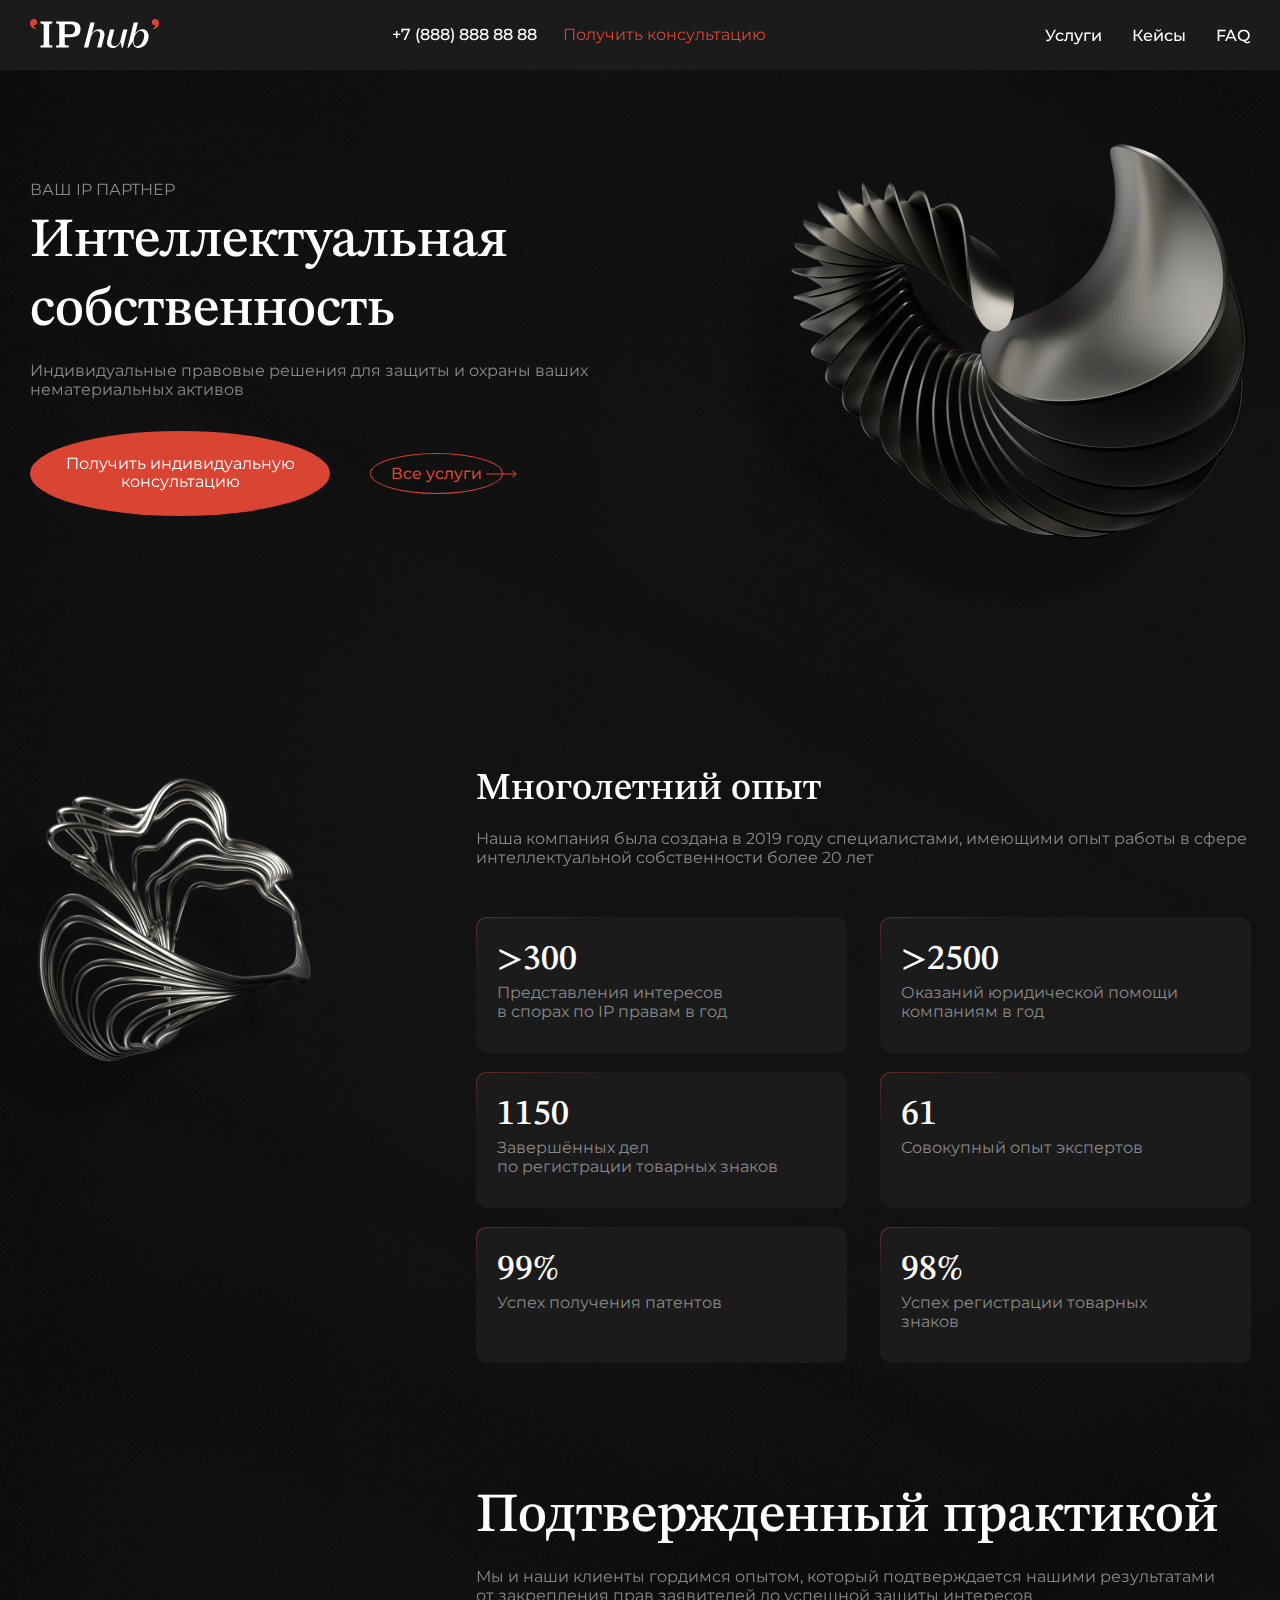
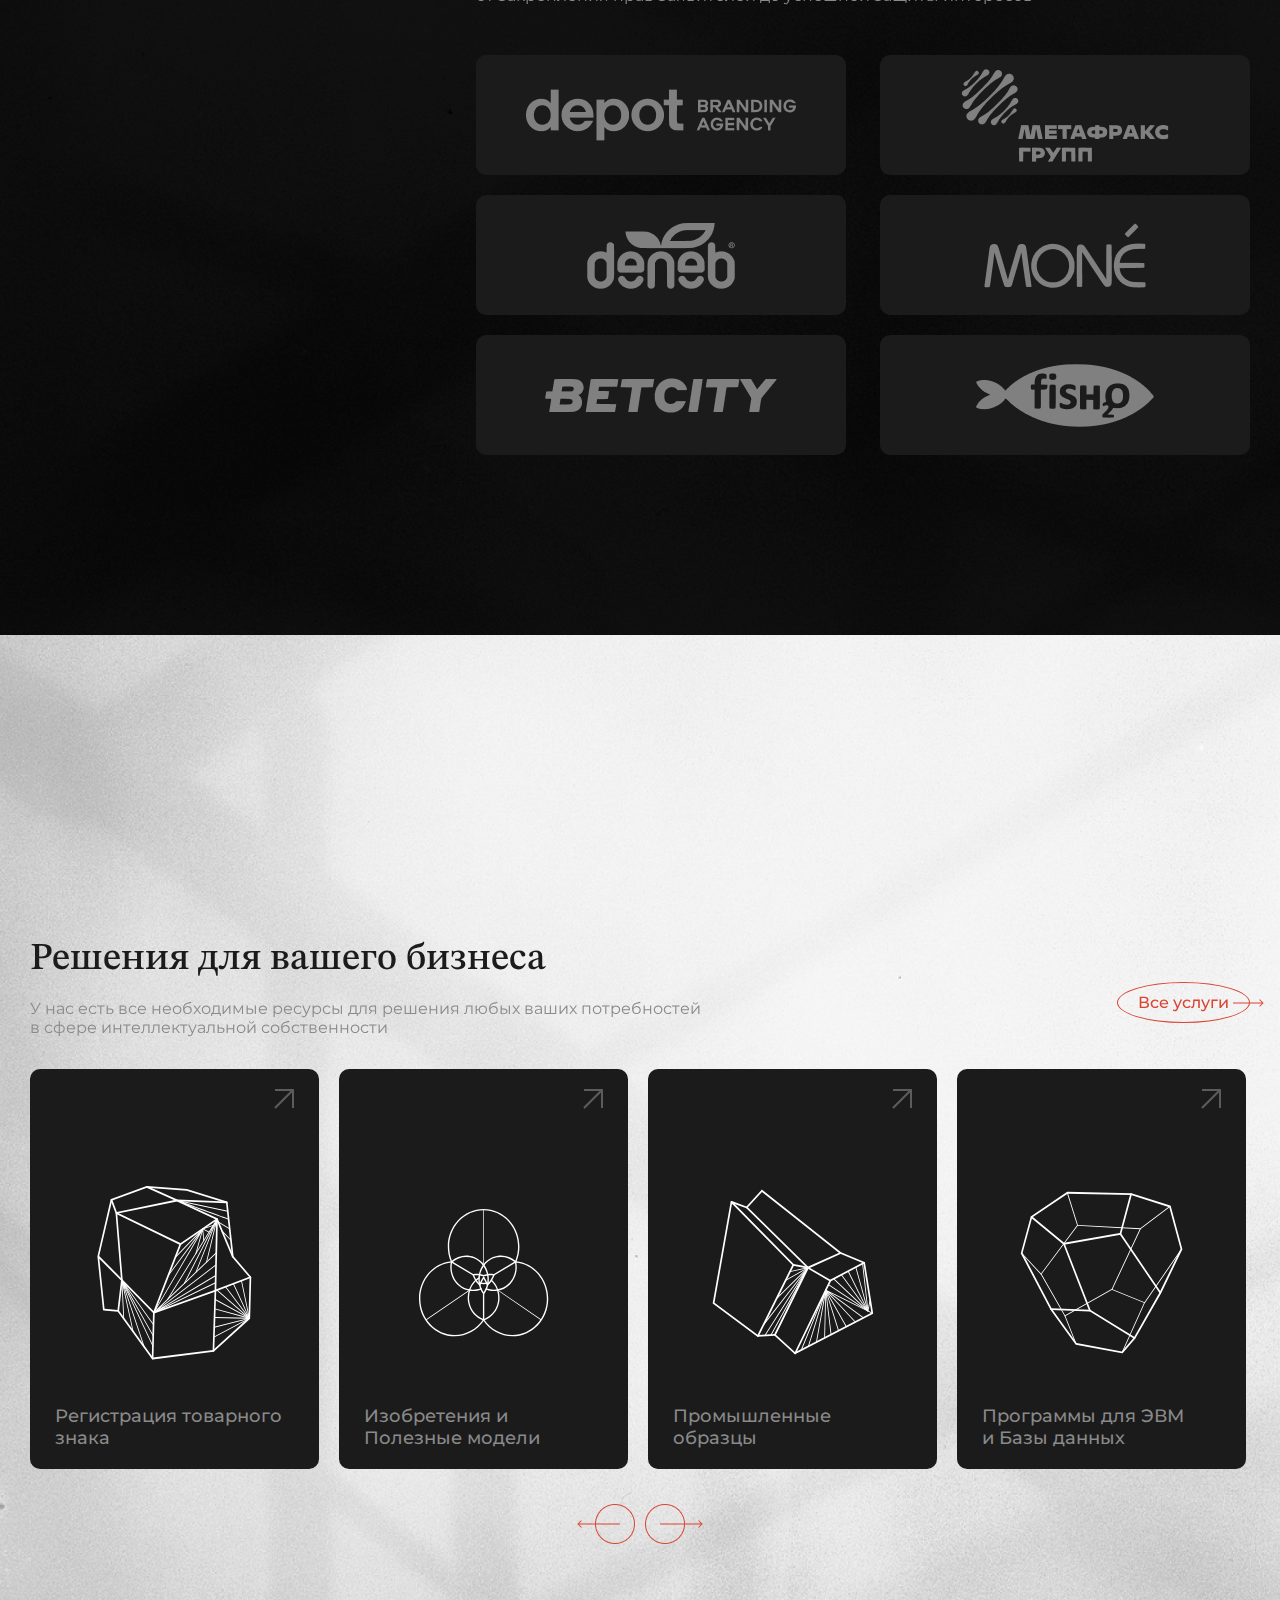
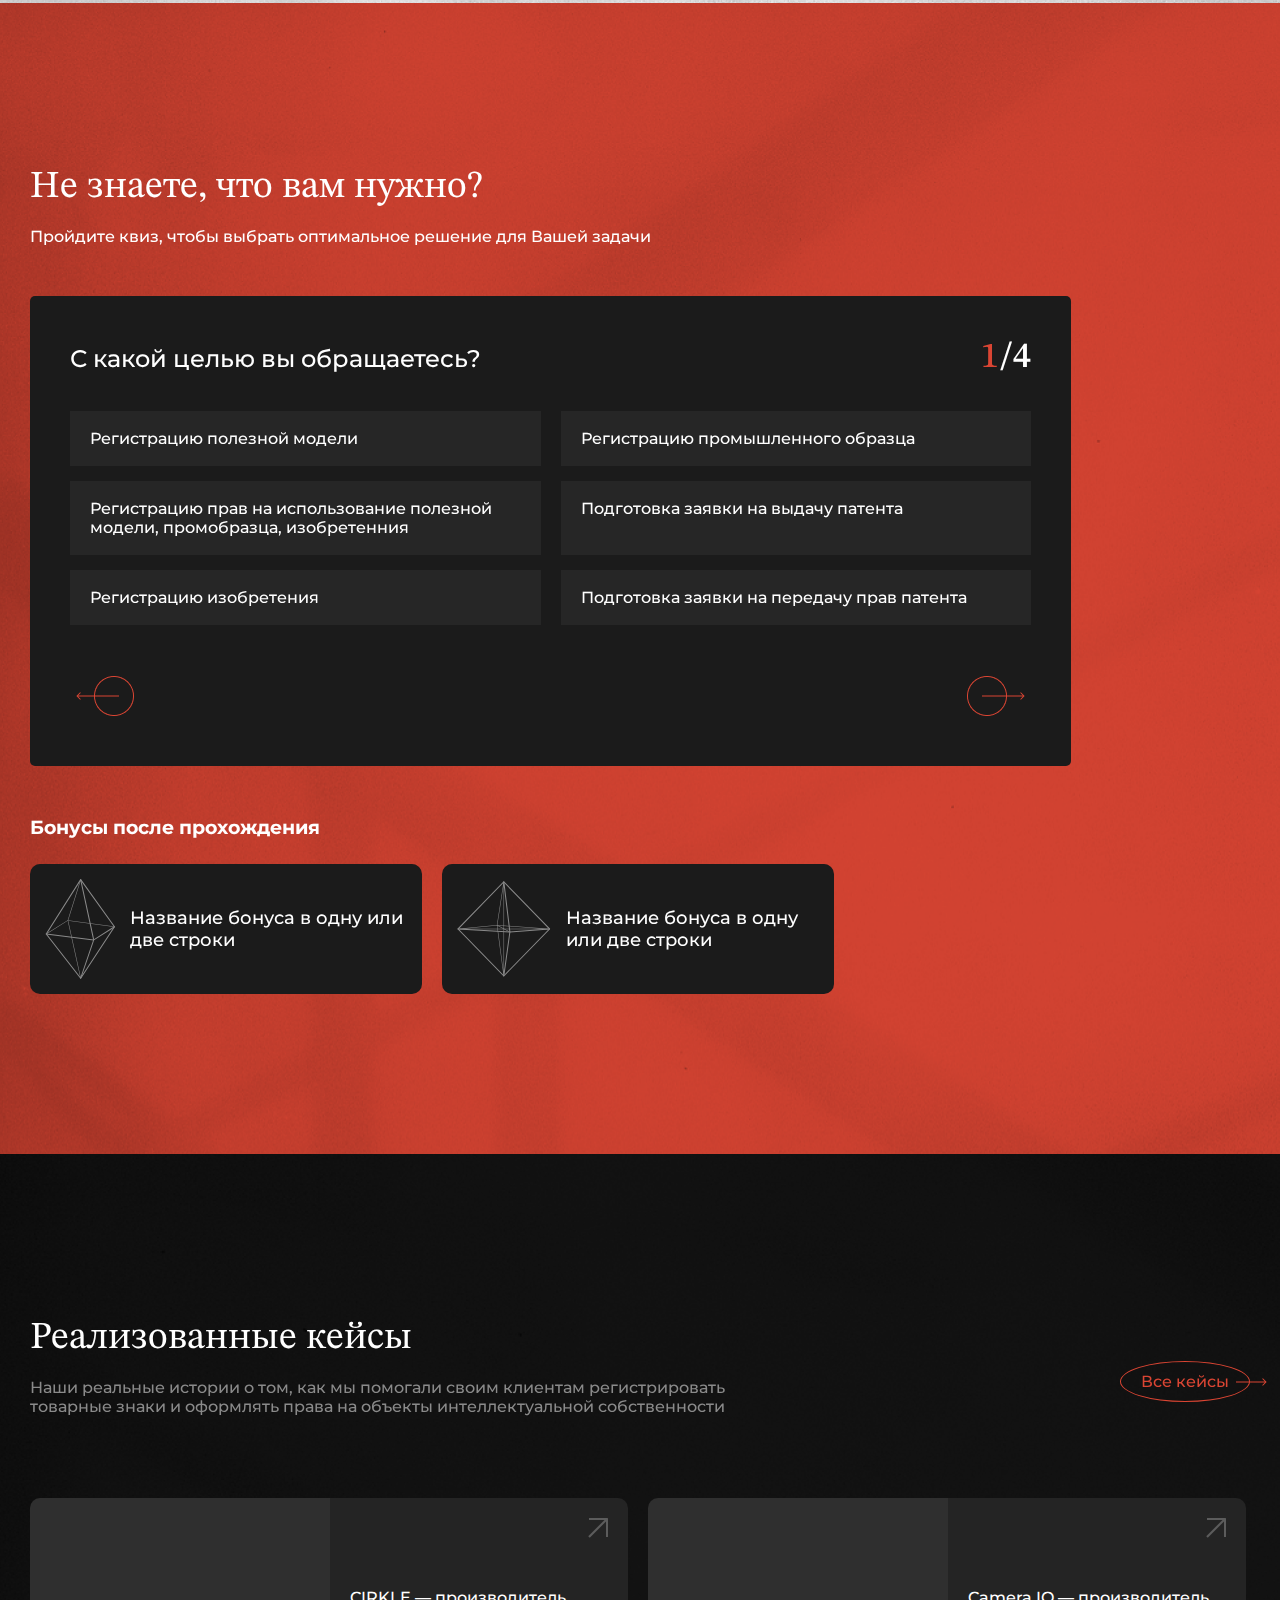
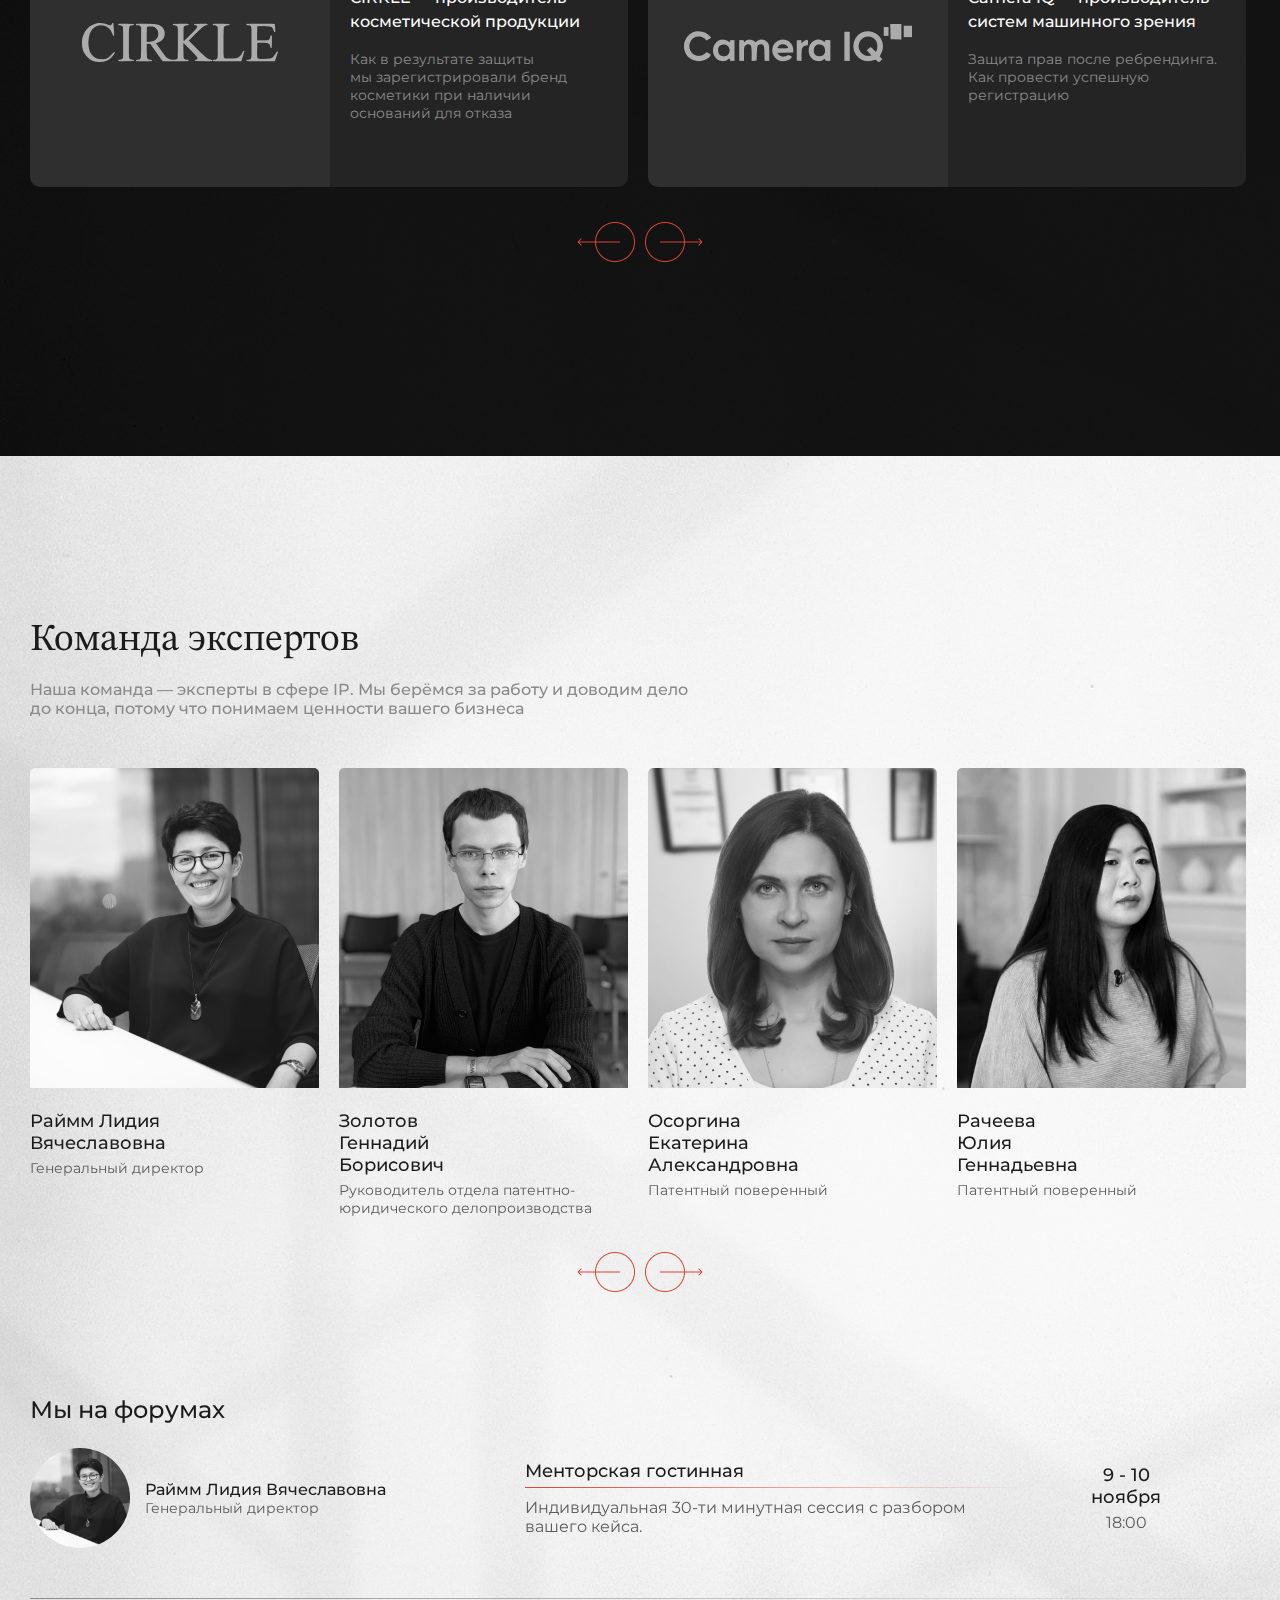
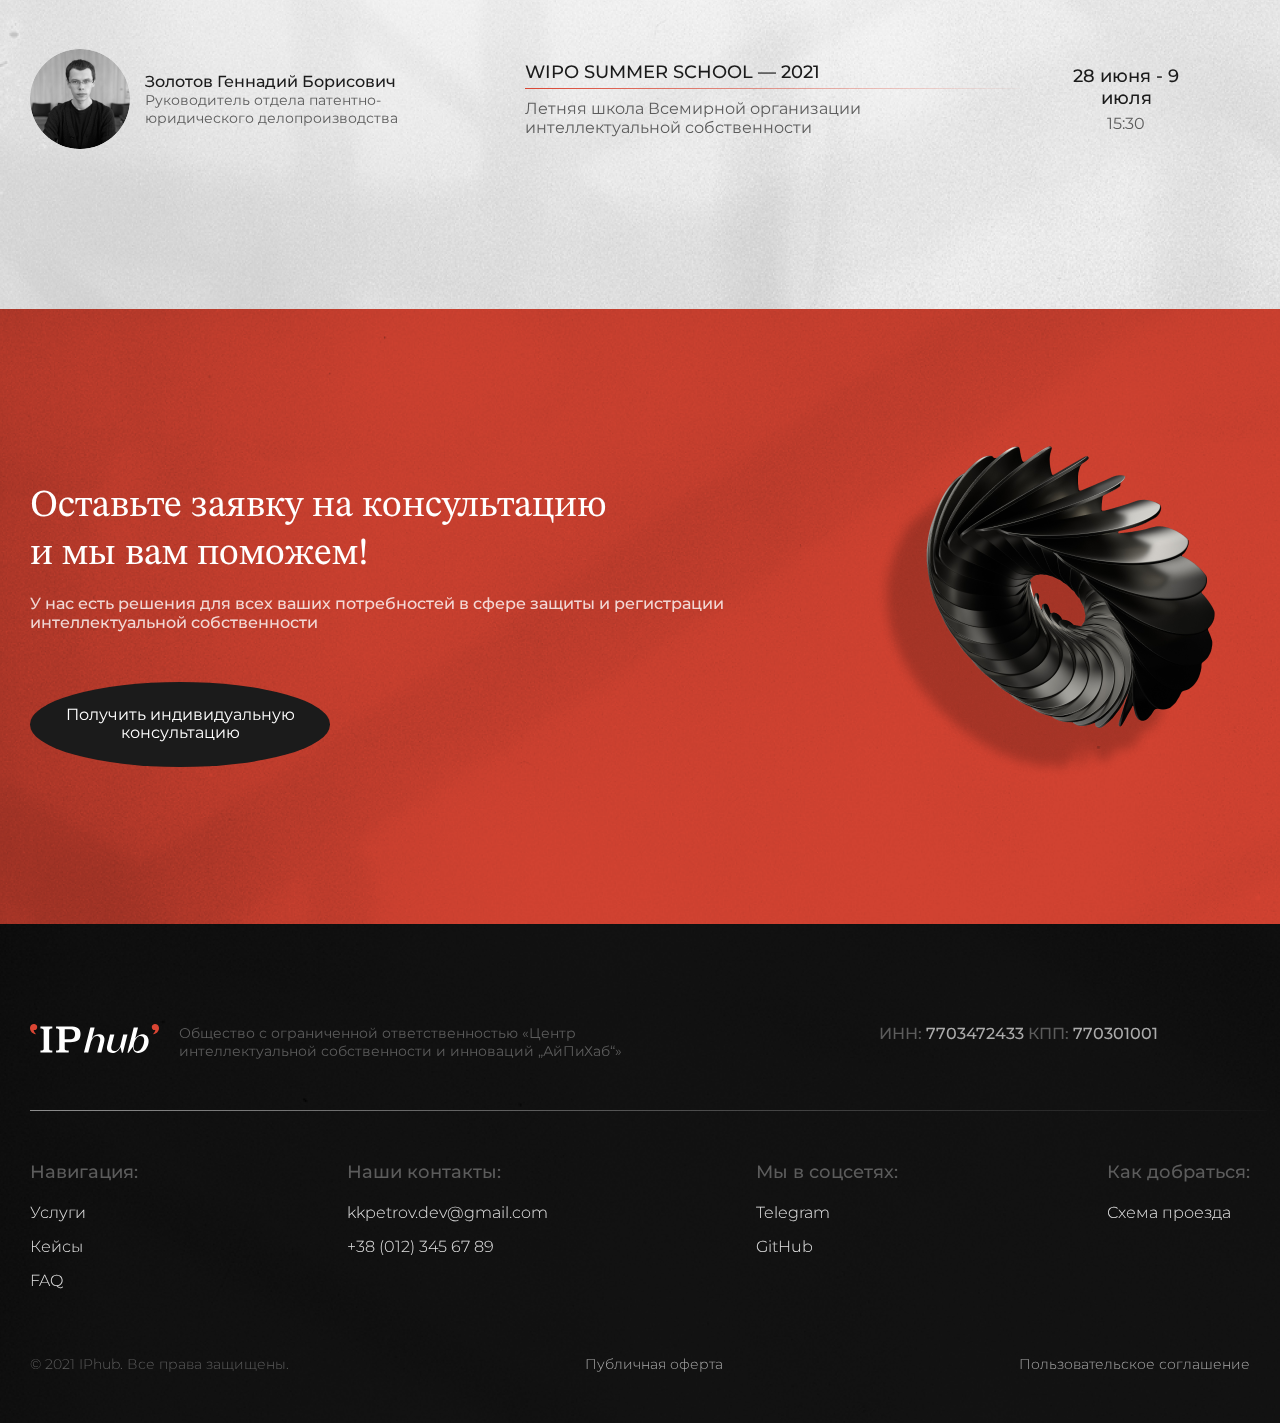
==== commit 172662cf: "made the category selection" ====
--- a/index.html
+++ b/index.html
@@ -19,7 +19,7 @@
             </a>
             <div class="header__contact contact">
                 <a href="tel:+78888888888" class="contact__number">+7 (888) 888 88 88</a>
-                <a href="#" class="contact__button">Получить консультацию</a>
+                <button class="contact__button">Получить консультацию</button>
             </div>
             
             <nav class="header__menu menu">
@@ -59,27 +59,27 @@
                                         <ul class="popup__content">
                                             <li class="popup__item">
                                                 <p class="popup__item-title">Как к вам обращаться</p>
-                                                <input class="popup__item-input" type="text">
+                                                <input class="popup__item-input empty" type="text">
                                                 <p class="popup__item-empty">Введите ФИО</p>
                                             </li>
 
                                             <li class="popup__item">
                                                 <p class="popup__item-title">Номер телефона</p>
-                                                <input class="popup__item-input" type="text">
+                                                <input class="popup__item-input empty" type="tel" id="popup-tel">
                                                 <p class="popup__item-empty">Укажите ваш номер телефона</p>
 
                                             </li>
 
-                                            <li class="popup__item ">
+                                            <li class="popup__item">
                                                 <p class="popup__item-title">Почта</p>
-                                                <input class="popup__item-input" type="text">
+                                                <input class="popup__item-input empty" id="popup-email" type="email">
                                                 <p class="popup__item-empty">Укажите вашу почту</p>
 
                                             </li>
 
-                                            <li class="popup__item ">
+                                            <li class="popup__item">
                                                 <p class="popup__item-title">Запрос</p>
-                                                <textarea class="popup__item-input input-big" type="text"></textarea>
+                                                <textarea class="popup__item-input input-big empty" type="text"></textarea>
                                                 <p class="popup__item-empty">Поле "запрос" не может быть пустым</p>
 
                                             </li>
--- a/css/main.css
+++ b/css/main.css
@@ -21,16 +21,16 @@
     height: 100%;
     position: fixed;
     left: 0;
-    top: -100%;
-    background-color: rgba(0, 0, 0, 0);
+    top: 0%;
+    background-color: rgba(0, 0, 0, .9);
+    opacity: 0;
+    z-index: -100;
+    transition: all .3s ease-out;
+}
+.popup.active{
+    /* transition: opacity .1s ease-out, top .5s ease-out; */
     z-index: 100;
-    transition: top .3s ease-out;
-    transition: background .3s ease-out;
-}
-.popup.active{
-
-    background-color: rgba(0, 0, 0, .9);
-    top: 0;
+    opacity: 1;
 }
 .popup__container {
     display: flex;
@@ -92,6 +92,7 @@
     margin: 0;
     margin-bottom: 15px;
 }
+
 .popup__item-title {
     margin: 0;
     margin-bottom: 2px;
@@ -109,10 +110,13 @@
     padding: 0px 15px;
     margin-bottom: 2px;
 }
+
 .popup__item-input:focus-visible {
     border: 1px solid #fff;
     outline: none;
 }
+#popup-tel:invalid,
+#popup-email:invalid,
 .popup__item.empty textarea,
 .popup__item.empty.empty .popup__item-input{
     border: 1px solid #da4433;
@@ -135,6 +139,7 @@
     font-weight: 400;
     font-size: 12px;
 }
+
 .popup__checkbox.empty .popup__item-empty,
 .popup__item.empty .popup__item-empty {
     visibility: visible;
@@ -234,6 +239,10 @@
 
     color: #DA4533;
     text-decoration: none;
+    background-color: #1B1B1B;
+    border: none;
+    outline: none;
+    cursor: pointer;
 }
 .contact__button:hover {
     text-decoration: underline;
@@ -3181,4 +3190,38 @@
         margin-bottom: 8px;
     }
     
+    .popup__title {
+        font-size: 20px;
+    }
+    .popup__subtitle {
+        font-size: 14px;
+    }
+    .popup__item-title {
+        font-size: 12px;
+    }
+    .popup__item-empty{
+        font-size: 10px;
+    }
+}
+
+@media (max-width: 300px) {
+    .popup__body{
+        width: 90%;
+        height: 90%;
+        padding: 10px 10px;
+    }
+    .input-big{
+        min-height: 60px;
+        max-height: 60px;
+    }
+    .popup__btn-close img{
+        width: 12px;
+        height: 12px;
+    }
+    .popup__btn{
+        bottom: -4px;
+    }
+    .popup__item{
+        margin-bottom: 0;
+    }
 }